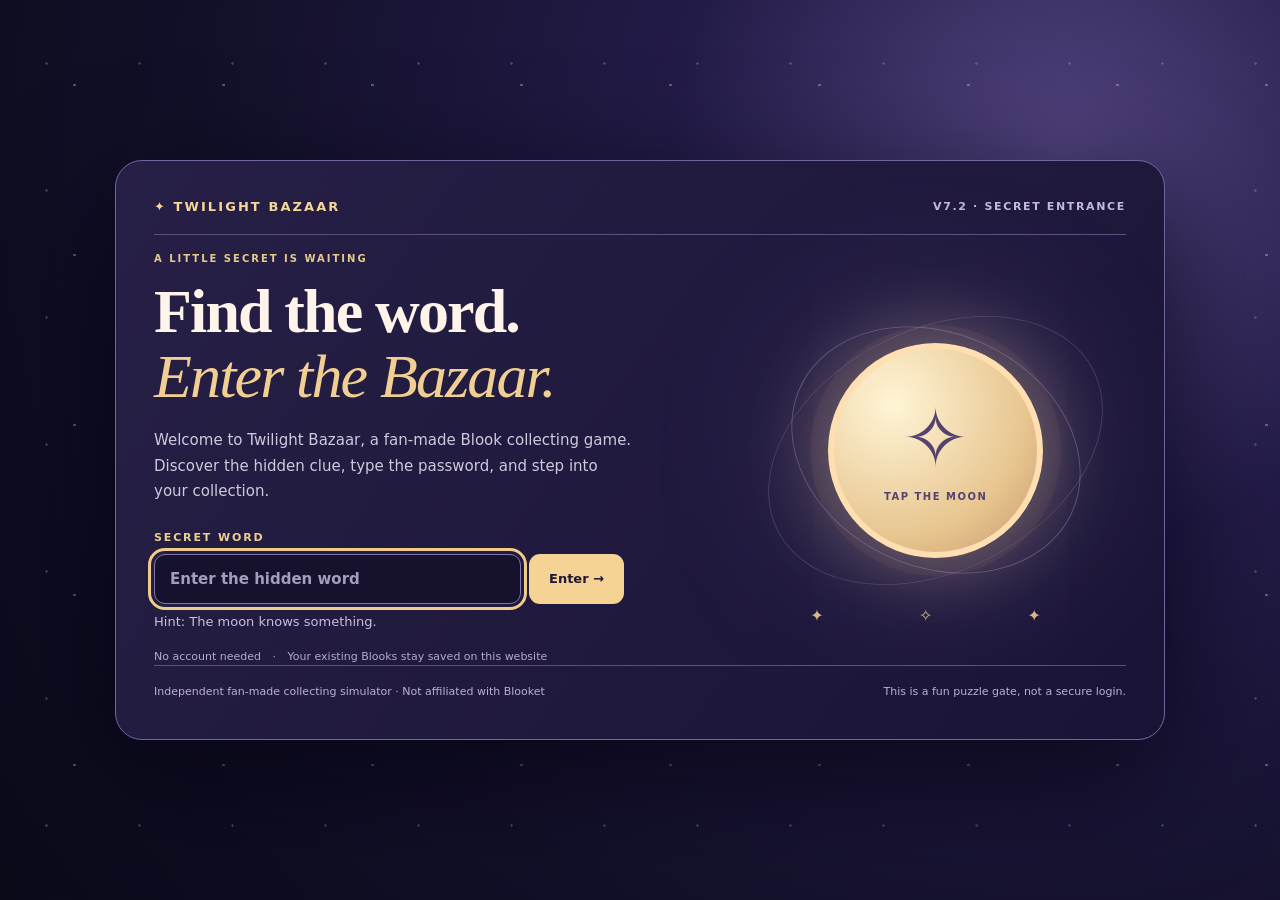
==== index.html @ e1d26652 "Add files via upload" ====
<!doctype html>
<html lang="en">
<head>
  <meta charset="utf-8">
  <meta name="viewport" content="width=device-width, initial-scale=1">
  <meta name="theme-color" content="#17122d">
  <meta name="description" content="Twilight Bazaar — an independent, browser-local collectible pack simulator. No account connection.">
  <title>Twilight Bazaar — Secret Entrance</title>
  <link rel="stylesheet" href="style.css">
  <link rel="stylesheet" href="gate.css">
  <script defer src="data.js"></script>
  <script defer src="app.js"></script>
  <script defer src="v7.js"></script>
  <script defer src="gate.js"></script>
</head>
<body class="site-locked">
 <section class="entry-screen" id="entry-screen" aria-labelledby="entry-title">
  <div class="entry-stars" aria-hidden="true"></div>
  <main class="entry-card">
   <div class="entry-topline"><span class="entry-brand">✦ TWILIGHT BAZAAR</span><span class="entry-version">V7.2 · SECRET ENTRANCE</span></div>
   <div class="entry-layout">
    <div class="entry-copy">
      <span class="entry-overline">A LITTLE SECRET IS WAITING</span>
      <h1 id="entry-title">Find the word.<br><em>Enter the Bazaar.</em></h1>
      <p>Welcome to Twilight Bazaar, a fan-made Blook collecting game. Discover the hidden clue, type the password, and step into your collection.</p>
      <form id="entry-form" class="entry-form" autocomplete="off">
       <label for="entry-password">SECRET WORD</label>
       <div class="entry-input-row"><input id="entry-password" type="text" inputmode="text" autocomplete="off" spellcheck="false" placeholder="Enter the hidden word" maxlength="32" required><button type="submit" class="entry-submit">Enter →</button></div>
       <p id="entry-message" class="entry-message" role="status" aria-live="polite">Hint: The moon knows something.</p>
      </form>
      <div class="entry-extra">No account needed <span>·</span> Your existing Blooks stay saved on this website</div>
    </div>
    <div class="entry-puzzle">
      <button id="entry-moon" class="entry-moon" type="button" aria-expanded="false" aria-controls="entry-clue" aria-label="Tap the moon for a password clue"><span class="entry-moon-face" aria-hidden="true">✧</span><span class="entry-moon-note">TAP THE MOON</span></button>
      <div class="entry-orbit entry-orbit-a" aria-hidden="true"></div><div class="entry-orbit entry-orbit-b" aria-hidden="true"></div>
      <div id="entry-clue" class="entry-clue" hidden><span>THE MOON'S SECRET</span><strong id="entry-secret">LANTERN</strong><small>Type this word to enter. Uppercase or lowercase works.</small></div>
      <div class="entry-starside" aria-hidden="true">✦ &nbsp; ✧ &nbsp; ✦</div>
    </div>
   </div>
   <div class="entry-footer"><span>Independent fan-made collecting simulator · Not affiliated with Blooket</span><span>This is a fun puzzle gate, not a secure login.</span></div>
  </main>
 </section>
 <div class="ambient ambient-a" aria-hidden="true"></div><div class="ambient ambient-b" aria-hidden="true"></div>
 <div class="app-shell">
  <header class="topbar">
   <a class="brand" href="#home" aria-label="Twilight Bazaar home"><span class="brand-mark" aria-hidden="true">✦</span><span><strong>Twilight <em>Bazaar</em></strong><small>WEB EDITION · V7.1</small></span></a>
   <div class="balances"><div class="wallet"><span class="wallet-icon">✦</span><span><strong id="tokens">0</strong><small>Local tokens</small></span></div><div class="wallet"><span class="wallet-icon shard">◈</span><span><strong id="shards">0</strong><small>Twilight shards</small></span></div></div>
   <button id="entry-lock" class="entry-exit" type="button" title="Return to the entrance">Leave Bazaar ↗</button>
  </header>
  <nav class="tabs" id="nav" aria-label="Main navigation">
    <button class="active" data-tab="home">Explore</button><button data-tab="packs">Open packs</button><button data-tab="collection">Collection</button><button data-tab="shop">Special Shop <span class="nav-new">V7</span></button><button data-tab="events">Event hall</button><button data-tab="desk">Trade desk <span class="nav-new">NEW</span></button><button data-tab="progress">Achievements</button><button data-tab="history">Opening history <span class="nav-new">V6</span></button><button data-tab="market">Night market</button><button data-tab="trade">Trading altar</button><button data-tab="vault">Vault & settings</button>
  </nav>
  <main>
   <section id="home" class="page active">
    <div class="hero"><div class="hero-copy"><span class="eyebrow">✧ THE NIGHT MARKET IS OPEN ✧</span><h1>Collect something <em>extraordinary.</em></h1><p>Discover familiar Blooks, chase rare pulls, and grow a collection of your own. Everything here runs locally in your browser.</p><div class="hero-actions"><button class="primary big" data-go="packs">Open a pack <span>→</span></button><button class="ghost big" data-go="events">Event hall ✧</button></div><div class="hero-foot">Independent fan project <span>·</span> No login <span>·</span> No real Blooket tokens</div></div><div class="hero-scene"><div class="orb"></div><div class="orbit orbit-1"></div><div class="orbit orbit-2"></div><div class="hero-preview" id="hero-preview" aria-label="An available Blook from the collection"></div><span class="scene-spark spark-1">✦</span><span class="scene-spark spark-2">✧</span></div></div>
    <div class="section-head"><div><span class="eyebrow">START EXPLORING</span><h2>Pick your next adventure</h2></div><p>Rarity is part of the thrill. Each 50-token pack uses its listed odds.</p></div>
    <div class="featured-packs" id="featured-packs"></div>
    <div class="info-strip"><span class="bullet-star">✧</span><div><b>Using OG Blook artwork links</b><p>Images load directly from the URLs listed in your original extension, when those remote hosts allow access. Unavailable images stay clearly labeled; nothing fake is substituted.</p></div></div>
   </section>
   <section id="packs" class="page">
    <div class="section-head"><div><span class="eyebrow">FIND YOUR LUCK</span><h2>Open packs</h2></div><p>Exactly 50 local tokens per pack. Bulk opening is available.</p></div>
    <div class="pack-panel">
     <div class="pack-picker"><label for="pack-select" class="eyebrow">SELECT A PACK</label><select id="pack-select"></select><div class="pack-poster"><div class="poster-aura"></div><div id="pack-poster-art"></div><span class="poster-caption" id="pack-poster-name">Medieval Pack</span></div><div class="price-line"><span>Cost per pack</span><strong>50 ✦</strong></div><label for="buy-amount" class="eyebrow">OPEN HOW MANY?</label><div class="purchase-row"><select id="buy-amount" aria-label="Number of packs to open"><option value="1">1 pack</option><option value="5">5 packs</option><option value="10">10 packs</option><option value="25">25 packs</option><option value="100">100 packs</option></select><strong id="total-cost">50 ✦</strong></div><label for="open-mode" class="eyebrow">OPENING STYLE</label><select id="open-mode" aria-label="Opening animation style"><option value="Classic">Classic · Full reveal</option><option value="Fast">Fast · Short reveal</option><option value="Instant">Instant · All results now</option></select><button class="primary wide" id="open-pack">Open pack →</button><p class="fine-print" id="pack-note">All pulls are local simulation rewards.</p></div>
     <div class="pack-details"><div class="details-heading"><div><span class="eyebrow">CONTENTS & RARITY</span><h3 id="pack-name">Medieval Pack</h3></div><span class="count-pill" id="pack-count">10 blooks</span></div><div class="odds-scroll" id="odds"></div><p class="fine-print">Odds are from the uploaded simulator's dataset, not a live Blooket feed. Some seasonal or retired packs may differ from current Blooket.</p></div>
    </div>
    <div class="result-zone" id="pull-result" aria-live="polite"><span class="eyebrow">YOUR NEXT DISCOVERY</span><p>The stripes will reveal your next Blook here.</p></div>
   </section>
   <section id="collection" class="page">
    <div class="section-head"><div><span class="eyebrow">YOUR INVENTORY</span><h2>My collection</h2></div><p>Explore the full released-Blook archive. Event and retired Blooks can be unlocked through the Event Hall when offered.</p></div>
    <div class="collection-summary"><div class="stat-card"><span>Unique discovered</span><b id="stat-unique">0</b></div><div class="stat-card"><span>Total collected</span><b id="stat-total">0</b></div><div class="stat-card"><span>Top rarity found</span><b id="stat-top">—</b></div><div class="stat-card"><span>Local resale value*</span><b id="stat-worth">0</b></div></div>
    <div class="collection-controls"><div class="filter" id="filters"><button class="active" data-filter="All">All</button><button data-filter="Common">Common</button><button data-filter="Uncommon">Uncommon</button><button data-filter="Rare">Rare</button><button data-filter="Epic">Epic</button><button data-filter="Legendary">Legendary</button><button data-filter="Chroma">Chroma</button><button data-filter="Unique">Unique</button><button data-filter="Mystical">Mystical</button></div><label class="source-label"><span class="sr-only">Filter Blook source</span><select id="source-filter" aria-label="Filter source"><option value="All">All sources</option><option value="Pack">Pack contents</option><option value="Starter">Starter & colors</option><option value="Seasonal">Seasonal</option><option value="Event">Event rewards</option><option value="Retired">Retired</option><option value="Unique">Unique</option><option value="Pack archive">Pack archive</option><option value="Mystical">Mystical</option><option value="Unreleased">Unreleased</option></select></label><label class="source-label"><span class="sr-only">Sort collection</span><select id="collection-sort" aria-label="Sort collection"><option value="name">Name A–Z</option><option value="rarity">Rarity first</option><option value="owned">Most owned</option><option value="duplicates">Most duplicates</option></select></label><label class="search-label"><span class="sr-only">Search collection</span><input id="collection-search" placeholder="Search Blooks..." type="search"></label></div><div class="collection-switches"><label><input type="checkbox" id="only-owned"> Only my Blooks</label><label><input type="checkbox" id="only-faves"> Favorites only</label><small>*Local simulator resale prices only; not actual Blooket values.</small></div><p class="catalog-help">Click <strong>How to obtain</strong> on any Blook. All non-Mystical archive Blooks are in the Special Shop; the five Mysticals use trials. Each detail panel explains the simulator method and original context.</p><div id="collection-grid" class="cards collection-grid"></div>
   </section>

   <section id="shop" class="page">
    <div class="shop-hero"><div><span class="eyebrow">V7 · ALL SPECIALS, ALWAYS AVAILABLE</span><h2>The Special Shop</h2><p>Collect every non-Mystical seasonal, retired, event, Unique, and archival Blook here. No rotation to wait for. Prices and availability are <strong>Twilight Bazaar-only rules</strong>, not official Blooket offers.</p></div><div class="shop-wallet"><small>YOUR TOKENS</small><strong id="shop-wallet">0</strong><small>All purchases are local-only</small></div></div>
    <div class="shop-tools"><label><span class="sr-only">Search Special Shop</span><input id="shop-search" type="search" placeholder="Find a special Blook..."></label><label><span class="sr-only">Special Shop category</span><select id="shop-filter"><option value="All">All special Blooks</option><option value="Seasonal">Seasonal</option><option value="Event">Event rewards</option><option value="Retired">Retired</option><option value="Unique">Unique</option><option value="Pack archive">Pack archive</option><option value="Unreleased">Historical / unreleased</option><option value="Starter">Free starters</option></select></label><label><input type="checkbox" id="shop-missing"> Missing only</label></div>
    <p class="shop-clarification">All 5 original Mysticals stay exclusively in <strong>Event Hall → Mystical Trials</strong>. Unreleased references are available <strong>only in this fan simulator</strong>; this does not make them official Blooket releases.</p>
    <div id="shop-stats" class="shop-statline"></div><div class="shop-grid" id="shop-grid"></div>
   </section>
   <section id="events" class="page">
    <div class="event-hero">
      <div><span class="eyebrow">THE TWILIGHT CHRONICLES · V4</span><h2>Earn the extraordinary.</h2><p>Complete daily quests, unlock historical event Blooks, and challenge the five Mystical trials. These are <strong>Twilight Bazaar-only rules</strong>, not official Blooket events.</p></div>
      <div class="event-overview"><div><small>EVENT SEALS</small><strong id="event-seals">0</strong><span>One seal per 10 paid packs, plus daily missions</span></div><div><small>MYSTICALS UNLOCKED</small><strong id="trial-count">0 / 5</strong><span>Each one can be claimed once</span></div></div>
    </div>
    <div class="section-head"><div><span class="eyebrow">DAILY CHALLENGES · UTC RESET</span><h2>Today's missions</h2></div><p id="mission-date">Resets daily at 00:00 UTC</p></div>
    <div id="daily-missions" class="mission-grid"></div>
    <div class="event-rule-note">Keep rewards in your local collection. The daily mission and event-seal counters begin when you first play v4; old v3 inventory and currency are preserved.</div>
    <div class="section-head"><div><span class="eyebrow">FIVE PERMANENT CHALLENGES</span><h2>Mystical trials</h2></div><p>Open themed packs, own the required Blook, and spend event seals. Original pack odds are unchanged.</p></div>
    <div id="mystical-trials" class="trial-grid"></div>
    <div class="section-head"><div><span class="eyebrow">ROTATING LOCAL REWARDS</span><h2>Archive exchange</h2></div><p id="archive-reset">Four optional rotating discounts; every special Blook is permanently available in the Special Shop</p></div>
    <div id="archive-offers" class="cards archive-grid"></div>
    <p class="catalog-help">Archive exchange deals rotate daily (UTC), but you never need to wait: every non-Mystical special Blook is always available in the V7 Special Shop. Original artwork loads only where remote links work.</p>
   </section>
   <section id="desk" class="page">
     <div class="desk-hero"><div><span class="eyebrow">V5 · THE TRADING FLOOR</span><h2>Trade with the night market.</h2><p>Build an offer and see whether a simulated partner accepts. No live players or Blooket account connections; every exchange is local to your collection.</p><button class="ghost" data-go="collection">Browse my collection →</button></div><div class="desk-counter"><b>⇄</b><span id="trade-count">0 simulated trades completed</span><small id="trade-date">UTC</small></div></div>
     <div class="section-head"><div><span class="eyebrow">DAILY EXCHANGE BOARD</span><h2>Six trader offers</h2></div><p>Accept or pass. A completed offer is available once per UTC day.</p></div>
     <div id="trade-board" class="trade-board"></div>
     <div class="section-head"><div><span class="eyebrow">MAKE YOUR OWN OFFER</span><h2>Trade proposal studio</h2></div><p>Three proposals per day. Only regular pack Blooks can be exchanged.</p></div>
     <div class="trade-studio"><div class="trade-studio-form"><label for="trade-give">I will give</label><select id="trade-give"></select><label for="trade-qty">Quantity (up to 20)</label><input id="trade-qty" type="number" value="1" min="1" max="20"><label for="trade-get">I want from the partner</label><select id="trade-get"></select><button id="trade-propose" class="primary wide">Propose a trade →</button></div><div class="trade-studio-aside"><span class="eyebrow">SIMULATED TRADE VALUE</span><div id="trade-estimate"></div><div id="trade-pending" class="pending-trade" aria-live="polite"></div></div></div>
     <div class="event-rule-note">You cannot trade event rewards, Uniques, or Mysticals. This prevents trades from bypassing the v4 Event Hall challenges. Partner stock resets daily. Values are custom simulator scores—not official Blooket trading prices.</div>
   </section>
   <section id="progress" class="page">
     <div class="progress-hero"><div><span class="eyebrow">V5 · YOUR LEGACY</span><h2>A collector's journey.</h2><p>Claim one-time rewards as your collection grows, your packs open, and your trades succeed.</p></div><div class="progress-hero-panel"><strong id="progress-count">0 / 316 discovered</strong><div id="progress-overall"></div><small>V7: all historical references are obtainable in the simulator Special Shop and count toward completion.</small></div></div>
     <div class="section-head"><div><span class="eyebrow">CHALLENGES</span><h2>Achievements</h2></div><p>Each reward is claimable once per saved collection.</p></div><div id="achievement-list" class="milestone-grid"></div>
     <div class="section-head"><div><span class="eyebrow">COLLECTION COMPLETION</span><h2>Milestone rewards</h2></div><p>Complete 25%, 50%, 75%, and 100% of the archive.</p></div><div id="milestone-list" class="milestone-grid"></div>
   </section>
   <section id="history" class="page">
    <div class="section-head"><div><span class="eyebrow">V6 · REVISIT YOUR PULLS</span><h2>Opening history</h2></div><p>Last 30 sessions saved on this browser, now including V7 bonus pulls. History begins with V6.</p></div>
    <div class="history-stat-grid" id="opening-stats"></div>
    <div class="history-list" id="opening-history"></div>
    <p class="fine-print">Previously opened V5 packs still count toward Event Hall progress, but older individual pulls cannot be reconstructed. History is stored locally and included in your JSON backup.</p>
   </section>
   <section id="market" class="page">
    <div class="section-head"><div><span class="eyebrow">THE STALLS CHANGE DAILY</span><h2>Night market</h2></div><p id="rotation">Daily rotation</p></div>
    <div class="cards" id="offers"></div><div class="info-strip"><span class="bullet-star">◈</span><div><b>Daily local deals</b><p>Six rotating daily deals, purchased with local Twilight shards. They are custom Twilight Bazaar mechanics, not real Blooket market offers.</p></div></div>
   </section>
   <section id="trade" class="page"><div class="section-head"><div><span class="eyebrow">TRADE YOUR EXTRAS</span><h2>Trading altar</h2></div><p>Custom trades and shards, separate from Blooket.</p></div><div id="recipes" class="cards"></div></section>
   <section id="vault" class="page"><div class="section-head"><div><span class="eyebrow">YOUR WORLD, YOUR SAVE</span><h2>Vault & settings</h2></div><p>Keep your progress on this device or move it with a save file.</p></div>
    <div class="vault-grid">
      <div class="settings-card"><span class="eyebrow">HOURLY BONUS</span><h3>Lantern Spin ✧</h3><p>Collect 10,000–20,000 local tokens once per hour.</p><button class="primary" id="spin">Spin the lantern</button><p id="spin-status" class="fine-print"></p></div>
      <div class="settings-card"><span class="eyebrow">SHARDS</span><h3>Salvage duplicates</h3><p>Trade spare Uncommon and Rare Blooks for Twilight Shards; always keep one copy.</p><button id="salvage">Salvage spare Blooks</button><p class="fine-print">Uncommon: 15 shards · Rare: 45 shards</p></div>
      <div class="settings-card"><span class="eyebrow">MOVE YOUR COLLECTION</span><h3>Backup and restore</h3><p>Export a JSON backup, or import a backup from the earlier Chrome extension.</p><button id="export">Export save</button><label class="file-button">Import save <input type="file" accept="application/json,.json" id="import"></label></div>
      <div class="settings-card"><span class="eyebrow">ARTWORK OPTIONS</span><h3>Fix a missing image</h3><p>Official image links may be unavailable. Set a working image URL for any Blook you have permission to use.</p><label class="sr-only" for="art-blook">Select Blook</label><select id="art-blook"></select><label class="sr-only" for="art-url">Image URL</label><input id="art-url" type="url" placeholder="https://.../image.svg"><div class="inline-actions"><button id="save-art">Save image URL</button><button id="clear-art">Clear override</button></div></div>
      <div class="settings-card danger"><span class="eyebrow">START AGAIN</span><h3>Reset collection</h3><p>Erase local tokens, pulls and market history. Export a backup first if you want to keep them.</p><button id="reset">Reset progress</button></div>
      <div class="settings-card"><span class="eyebrow">IMPORTANT DETAILS</span><h3>Independent simulation</h3><p>No Blooket account access, no live syncing, and no real rewards. Saved data is local to this browser and web address.</p><p class="fine-print">Original Blooket images remain the property of their rights holder. Public publication or redistribution may require permission.</p></div>
    </div>
   </section>
  </main>
  <footer><b>Twilight Bazaar</b> · Independent fan-made local simulator · Not affiliated with or endorsed by Blooket. OG image links load remotely when available.</footer>
 </div>
 <div class="reveal-overlay" id="reveal-overlay" hidden role="dialog" aria-modal="true" aria-labelledby="reveal-title"><div class="reveal-box"><button id="reveal-skip" class="reveal-close" aria-label="Skip animation">Skip →</button><div class="stripe-curtain" id="stripe-curtain" aria-hidden="true"></div><div class="reveal-inner"><span class="eyebrow" id="reveal-kicker">A NEW DISCOVERY</span><div id="reveal-art"></div><div id="reveal-rarity" class="rarity-label">Uncommon</div><h2 id="reveal-title">A Blook!</h2><p id="reveal-subtitle">Added to your collection</p><button class="primary" id="reveal-done" hidden>View all pulls →</button></div></div></div>
 <div class="v6-modal" id="blook-dialog" hidden role="dialog" aria-modal="true" aria-labelledby="blook-dialog-title"><div class="v6-modal-card blook-details"><button class="modal-x" data-close-blook aria-label="Close Blook details">×</button><div id="blook-dialog-body"></div></div></div>
 <div class="v6-modal" id="results-dialog" hidden role="dialog" aria-modal="true" aria-labelledby="results-dialog-title"><div class="v6-modal-card results-details"><button class="modal-x" data-close-results aria-label="Close opening results">×</button><div id="results-dialog-body"></div></div></div>
 <div class="toast" id="toast" role="status" aria-live="polite"></div>
</body></html>
---- style.css ----
@import url('https://fonts.googleapis.com/css2?family=DM+Sans:wght@400;500;600;700;800&family=Playfair+Display:wght@500;600;700&display=swap');
:root{color-scheme:dark;--bg:#100d1e;--surface:#201a35;--surface2:#251f3c;--line:#554869;--text:#fbf5f9;--muted:#bcafca;--gold:#ffdda2;--lav:#c1a2f7;--violet:#9770ee;--green:#79dbac}*{box-sizing:border-box}html{scroll-behavior:smooth}body{min-height:100vh;margin:0;background:radial-gradient(ellipse at 65% -15%,#31214c 0%,transparent 49%),radial-gradient(ellipse at 2% 40%,#211737 0%,transparent 32%),var(--bg);font-family:'DM Sans',system-ui,sans-serif;color:var(--text);overflow-x:hidden}body::before{content:'';position:fixed;inset:0;pointer-events:none;opacity:.17;background-image:radial-gradient(#f7d6a6 .9px,transparent .9px);background-size:55px 55px;z-index:-1}.ambient{position:fixed;z-index:-1;width:400px;height:400px;filter:blur(100px);opacity:.25;pointer-events:none}.ambient-a{background:#a96dd3;top:-200px;right:-150px}.ambient-b{background:#57359e;bottom:1vh;left:-200px}.app-shell{width:min(1200px,calc(100% - 48px));margin:0 auto}.topbar{display:flex;align-items:center;justify-content:space-between;padding:27px 0 23px;gap:14px}.brand{display:flex;gap:12px;align-items:center;text-decoration:none;color:var(--text)}.brand-mark{font-size:32px;background:linear-gradient(150deg,#71449c,#352343);border:1px solid #9d78aa;border-radius:14px;width:56px;height:56px;display:grid;place-items:center;color:var(--gold);box-shadow:0 0 35px #ab78df33}.brand strong{display:block;font:600 27px/1.05 'Playfair Display',Georgia,serif}.brand em{font-style:normal;color:var(--gold)}.brand small{display:block;font-size:10px;letter-spacing:2.5px;color:#c5b4d7;margin-top:7px;font-weight:800}.balances{display:flex;align-items:center;gap:10px}.wallet{display:flex;align-items:center;gap:11px;padding:11px 17px;border:1px solid #645273;border-radius:14px;background:#241b39bc}.wallet-icon{color:var(--gold);font-size:27px}.wallet-icon.shard{color:#d7b2e4}.wallet strong{display:block;font-size:19px;font-variant-numeric:tabular-nums}.wallet small{display:block;color:var(--muted);font-size:11px;white-space:nowrap}.tabs{display:flex;gap:4px;border-top:1px solid #493752;border-bottom:1px solid #493752;padding:12px 0;overflow:auto;scrollbar-width:thin}.tabs button{border:0;background:transparent;color:#c8bad6;flex-shrink:0;border-radius:8px;padding:11px 16px;font-size:13px}.tabs button.active{background:#614481;color:white}.tabs button:hover{color:white;background:#4b3a66}button,select,input{font-family:inherit}button{cursor:pointer;font-weight:800;font-size:13px;transition:background .15s ease,border-color .15s ease,transform .15s ease;color:var(--text);border:1px solid #746386;background:#322847;border-radius:11px;padding:12px 18px}button:hover:not(:disabled){transform:translateY(-1px);background:#49355e;border-color:#c4a0d7}button:focus-visible,select:focus-visible,input:focus-visible,a:focus-visible{outline:2px solid var(--gold);outline-offset:3px}button:disabled{opacity:.45;cursor:not-allowed}.primary{border:1px solid #d5a9ff;background:linear-gradient(100deg,#8960dc,#ab70cd);box-shadow:0 7px 23px #a16fe62b}.primary:hover:not(:disabled){background:linear-gradient(100deg,#9f77ed,#b987db)}.ghost{background:transparent;border-color:#b09abd}.big{padding:15px 22px;font-size:14px}.wide{width:100%;padding:17px}.page{display:none;padding-bottom:46px}.page.active{display:block}.hero{display:grid;grid-template-columns:1.2fr .8fr;min-height:410px;gap:20px;overflow:hidden;background:linear-gradient(110deg,#322344 0%,#251a3d 49%,#40305d 100%);margin-top:28px;border:1px solid #6b507f;border-radius:22px;box-shadow:0 24px 50px #08051464}.hero-copy{padding:52px 0 44px 52px;z-index:1}.eyebrow{color:#efc98f;text-transform:uppercase;font-size:10px;letter-spacing:2.3px;font-weight:800}.hero h1{font:600 clamp(40px,5.2vw,65px)/1.11 'Playfair Display',Georgia,serif;letter-spacing:-1.5px;margin:18px 0}.hero h1 em{color:var(--gold);font-style:italic}.hero-copy p{color:#d4c8df;max-width:520px;line-height:1.85;font-size:15px}.hero-actions{display:flex;flex-wrap:wrap;gap:12px;margin-top:29px}.hero-actions span{padding-left:20px}.hero-foot{color:#bfaecf;font-size:11px;letter-spacing:.25px;margin-top:30px}.hero-foot span{padding:0 8px;color:#d4b9dc}.hero-scene{display:grid;place-items:center;min-height:375px;position:relative}.orb{position:absolute;width:290px;height:290px;background:radial-gradient(circle at 35% 20%,#efd3bd,#dbb0a3 55%,#a673ad 100%);border-radius:50%;box-shadow:0 0 100px #f9cbb441}.orbit{position:absolute;border:1px solid #fff4d736;border-radius:50%;width:350px;height:350px;transform:rotate(-30deg) scaleX(.7)}.orbit-2{width:420px;height:420px;transform:rotate(33deg) scaleX(.7)}.hero-preview{width:205px;height:205px;display:grid;place-items:center;z-index:1;transform:rotate(-7deg);border-radius:19px;border:3px solid #e8d2b9;background:#382b58d9;box-shadow:0 26px 45px #150d30a9}.hero-preview .art{height:190px;max-width:190px;width:100%;background:transparent}.hero-preview .art img{max-height:185px}.scene-spark{position:absolute;color:#ffe5ad;font-size:40px;z-index:2}.spark-1{top:40px;left:25px}.spark-2{bottom:53px;right:41px;font-size:30px}.section-head{display:flex;justify-content:space-between;align-items:end;gap:20px;margin:45px 0 22px}.section-head h2{font:600 35px/1.2 'Playfair Display',Georgia,serif;margin:8px 0 0}.section-head p{color:var(--muted);font-size:13px;max-width:340px;line-height:1.6;text-align:right;margin:0}.featured-packs{display:grid;grid-template-columns:repeat(4,1fr);gap:15px}.feature-card{position:relative;text-align:left;border:1px solid #574565;border-radius:17px;background:linear-gradient(160deg,#36284b,#1c1730);padding:22px;min-height:220px}.feature-card .art{height:105px;margin:4px auto 12px}.feature-card .art img{max-height:104px}.feature-card strong{display:block;font:600 19px 'Playfair Display',Georgia,serif}.feature-card small{display:block;color:#c6b8d4;margin-top:6px;font-size:12px}.feature-card .tag{position:absolute;top:13px;right:13px;font-size:10px;background:#49365f;padding:5px 8px;border-radius:30px;color:var(--gold)}.info-strip{border:1px solid #655074;background:#241c38;border-radius:14px;padding:17px 20px;display:flex;align-items:start;gap:15px;margin-top:24px}.bullet-star{font-size:26px;color:var(--gold)}.info-strip b{font-size:13px}.info-strip p{color:var(--muted);font-size:12px;line-height:1.6;margin:5px 0 0}.pack-panel{display:grid;grid-template-columns:.85fr 1.15fr;gap:20px}.pack-picker,.pack-details,.settings-card,.stat-card{background:linear-gradient(150deg,#2b213e,#211b35);border:1px solid #604e70;border-radius:19px;padding:25px}.pack-picker{max-width:100%}select,input{background:#18132b;color:var(--text);border:1px solid #6e5d80;border-radius:10px;padding:12px 13px;width:100%;font-size:13px}.pack-picker>select{margin:10px 0 14px}.pack-poster{background:radial-gradient(circle at 50% 35%,#705290,#2d2146 70%);border:1px solid #785c8c;border-radius:14px;min-height:260px;display:flex;align-items:center;justify-content:center;flex-direction:column;position:relative;overflow:hidden}.poster-aura{position:absolute;width:175px;height:175px;border:1px solid #e3bead6b;border-radius:50%;box-shadow:0 0 44px #ceacdb66}.pack-poster #pack-poster-art{z-index:1;width:160px}.pack-poster .art{background:transparent;height:172px}.pack-poster img{max-height:165px}.poster-caption{font:600 24px 'Playfair Display',Georgia,serif;color:var(--gold);z-index:1;text-align:center}.price-line{display:flex;align-items:center;justify-content:space-between;padding:16px 0;color:var(--muted);font-size:13px}.price-line strong{font-size:21px;color:var(--gold)}.purchase-row{display:flex;align-items:center;gap:10px;margin:9px 0 15px}.purchase-row select{flex:1}.purchase-row strong{font-size:18px;min-width:80px;text-align:right;color:#ffe2ae}.fine-print{font-size:11px;line-height:1.65;color:#ab9bba;margin:12px 0 0}.details-heading{display:flex;align-items:center;justify-content:space-between;gap:12px;border-bottom:1px solid #544460;padding-bottom:18px}.details-heading h3{font:600 25px 'Playfair Display',Georgia,serif;margin:7px 0 0}.count-pill{color:#e3c9e9;border:1px solid #715c83;padding:8px 12px;border-radius:20px;font-size:11px;white-space:nowrap}.odds-scroll{max-height:535px;overflow:auto;scrollbar-width:thin;padding-right:6px}.odds-line{display:flex;align-items:center;gap:14px;border-bottom:1px solid #493957;padding:10px 0}.odds-line .art{height:44px;width:44px;flex-shrink:0;border-radius:8px}.odds-line img{max-height:42px}.odds-text{flex:1;min-width:0}.odds-text strong{display:block;font-size:12px;overflow-wrap:anywhere}.odds-text small{display:block;margin-top:3px;font-size:10px;color:#b5a5c5}.odds-line .chance{font-variant-numeric:tabular-nums;font-weight:800;font-size:12px;color:#efdfaf}.result-zone{text-align:center;border:1px dashed #745888;border-radius:16px;background:#211930;margin-top:22px;padding:25px;min-height:115px}.result-zone p{color:var(--muted);font-size:13px}.result-art .art{max-width:155px;margin:10px auto;height:155px}.result-grid{display:grid;grid-template-columns:repeat(auto-fill,minmax(110px,1fr));gap:10px;margin:16px auto 0;max-height:360px;overflow:auto}.result-card{border:1px solid #594a6f;border-radius:10px;background:#2f2445;padding:10px}.result-card .art{width:76px;height:76px;margin:auto}.result-card img{max-height:72px}.result-card strong{display:block;font-size:11px;margin-top:5px}.result-card small{display:block;font-size:10px;color:#cabada}.cards{display:grid;grid-template-columns:repeat(3,1fr);gap:17px}.card{background:linear-gradient(140deg,#302441,#1c182f);border:1px solid #584666;border-radius:16px;padding:20px;min-width:0}.card .art{height:150px}.card h3{margin:10px 0;font:600 21px 'Playfair Display',Georgia,serif}.card p{color:var(--muted);font-size:12px;line-height:1.6;min-height:32px}.card button{width:100%;margin-top:14px}.details{display:flex;justify-content:space-between;gap:8px;font-size:12px;margin-top:12px;color:#cbbad8}.details strong{color:var(--gold)}.rarity-label{display:inline-block;color:var(--gold);font-size:10px;letter-spacing:1.4px;text-transform:uppercase;font-weight:900;margin-top:8px}.rarity-rare{color:#91c2ff}.rarity-epic{color:#cda5f8}.rarity-legendary{color:#ffdc81}.rarity-chroma{color:#ffaee1}.rarity-mystical{color:#fff09c}.collection-summary{display:grid;grid-template-columns:repeat(3,1fr);gap:13px;margin-bottom:17px}.stat-card{padding:17px 20px}.stat-card span{display:block;font-size:11px;color:var(--muted)}.stat-card b{font-size:24px;display:block;margin-top:5px;color:var(--gold)}.collection-controls{display:flex;align-items:center;justify-content:space-between;gap:16px;margin:20px 0}.filter{display:flex;align-items:center;gap:7px;flex-wrap:wrap}.filter button{padding:9px 12px;font-size:11px}.filter button.active{background:#7756af;border-color:#b48cec}.search-label{max-width:230px;flex-shrink:0}.collection-grid{grid-template-columns:repeat(4,1fr)}.collection-grid .card .art{height:130px}.collection-grid .card{padding:15px}.collection-grid .card h3{font-size:17px}.collection-grid .card button{padding:9px;font-size:10px}.collection-grid .empty-card{opacity:.58}.item-actions{display:flex;gap:6px;margin-top:auto}.item-actions button{margin:12px 0 0}.item-actions button:first-child{flex:1}.item-actions button:last-child{flex:1}.art{background:radial-gradient(circle at 50% 20%,#594279,#261d3c 80%);border-radius:11px;display:flex;align-items:center;justify-content:center;overflow:hidden}.art img{display:block;max-height:92%;max-width:92%;width:auto;height:auto;object-fit:contain;filter:drop-shadow(0 8px 10px #0007)}.image-error{font-size:11px;color:#dac8e4;text-align:center;padding:10px;line-height:1.4}.vault-grid{display:grid;grid-template-columns:repeat(2,1fr);gap:16px}.settings-card{padding:25px}.settings-card h3{font:600 22px 'Playfair Display',Georgia,serif;margin:9px 0}.settings-card p{font-size:12px;line-height:1.6;color:var(--muted);margin:9px 0 15px}.settings-card button{margin-right:7px;margin-bottom:7px}.settings-card input,.settings-card select{margin:6px 0 9px}.file-button{cursor:pointer;display:inline-block;background:#322847;border:1px solid #746386;border-radius:10px;padding:11px 15px;font-weight:800;font-size:13px}.file-button input{display:none}.inline-actions{display:flex;flex-wrap:wrap;gap:6px}.danger button{border-color:#b96583;color:#ffbdd1}footer{border-top:1px solid #51425b;padding:24px 0 34px;text-align:center;color:#a99ab7;font-size:11px;line-height:1.7}.toast{position:fixed;bottom:20px;left:50%;transform:translateX(-50%);padding:13px 20px;background:#55416e;box-shadow:0 10px 40px #05010f88;border:1px solid #e0bbec;border-radius:12px;z-index:20;font-size:13px;display:none;max-width:90vw}.toast.show{display:block}.sr-only{position:absolute;width:1px;height:1px;overflow:hidden;clip:rect(0,0,0,0);white-space:nowrap}.reveal-overlay{position:fixed;inset:0;z-index:50;background:#080512e6;display:grid;place-items:center;padding:18px}.reveal-overlay[hidden]{display:none}.reveal-box{width:min(470px,100%);position:relative;min-height:460px;border:2px solid #c6a1dc;border-radius:25px;background:radial-gradient(circle at 50% 36%,#67477b,#29203f 67%);box-shadow:0 0 100px #a56cec44;overflow:hidden;display:grid;place-items:center}.reveal-close{position:absolute;top:16px;right:16px;z-index:4;background:#352747bb}.reveal-inner{text-align:center;padding:60px 30px 40px;position:relative;z-index:2}.reveal-inner .art{width:205px;height:205px;margin:22px auto 15px;background:transparent}.reveal-inner .art img{max-height:200px}.reveal-inner h2{font:600 31px 'Playfair Display',Georgia,serif;margin:14px 0 6px}.reveal-inner p{color:#dbcbeb;font-size:13px}.stripe-curtain{position:absolute;inset:0;z-index:3;display:flex;overflow:hidden;pointer-events:none}.stripe-curtain .stripe{width:12.5%;height:106%;transform:translateY(-110%);background:linear-gradient(180deg,#b48fe6,#7853bc 70%,#503378);animation:stripe-fall 920ms cubic-bezier(.3,.8,.1,1) forwards;animation-delay:calc(var(--i)*85ms);box-shadow:inset -1px 0 #fff2}.stripe-curtain.fading{animation:curtain-gone 650ms ease forwards}.stripe-curtain.no-animation{display:none}@keyframes stripe-fall{0%{transform:translateY(-110%)}100%{transform:translateY(0)}}@keyframes curtain-gone{from{opacity:1}to{opacity:0}}@media(prefers-reduced-motion:reduce){*{scroll-behavior:auto!important;animation-duration:.01ms!important;transition:none!important}}@media(max-width:920px){.featured-packs{grid-template-columns:repeat(2,1fr)}.collection-grid{grid-template-columns:repeat(3,1fr)}.cards{grid-template-columns:repeat(2,1fr)}.hero h1{font-size:48px}.orb{width:235px;height:235px}.hero-preview{width:175px;height:175px}}@media(max-width:680px){.app-shell{width:calc(100% - 24px)}.topbar{align-items:start}.brand strong{font-size:21px}.brand-mark{width:43px;height:43px;font-size:22px}.balances{gap:5px}.wallet{padding:9px;gap:5px}.wallet-icon{font-size:17px}.wallet strong{font-size:14px}.wallet small{font-size:9px}.tabs{margin-left:-4px;margin-right:-4px}.tabs button{padding:10px 12px}.hero{grid-template-columns:1fr}.hero-copy{padding:33px 27px 12px}.hero h1{font-size:45px}.hero-scene{min-height:180px}.orb{width:155px;height:155px}.hero-preview{width:124px;height:124px}.hero-preview .art{height:105px}.orbit{width:225px;height:225px}.orbit-2{width:245px;height:245px}.scene-spark{display:none}.section-head{align-items:start;flex-direction:column;margin:29px 0 17px}.section-head h2{font-size:29px}.section-head p{text-align:left}.pack-panel{grid-template-columns:1fr}.featured-packs{grid-template-columns:repeat(2,minmax(0,1fr))}.feature-card{padding:14px;min-height:185px}.feature-card strong{font-size:16px}.cards,.collection-grid{grid-template-columns:repeat(2,minmax(0,1fr));gap:10px}.card{padding:13px}.card .art{height:105px}.card h3{font-size:17px}.collection-summary{gap:6px}.stat-card{padding:11px}.stat-card b{font-size:17px}.stat-card span{font-size:10px}.collection-controls{align-items:stretch;flex-direction:column}.search-label{max-width:none}.vault-grid{grid-template-columns:1fr}.wallet small{white-space:normal}}@media(max-width:390px){.brand small{font-size:8px}.brand strong{font-size:18px}.wallet{padding:7px}.wallet strong{font-size:12px}.featured-packs{grid-template-columns:1fr}.hero h1{font-size:38px}.cards,.collection-grid{grid-template-columns:1fr}}

/* v3 archive filters */
.source-label select{min-width:152px;border:1px solid #66567e;color:var(--text,#f9f3ff);background:#211934;border-radius:10px;padding:11px 12px;font:inherit;}
.catalog-source{font-size:11px!important;color:#b5a6d4!important;min-height:30px;margin:0!important;line-height:1.4!important;}
.catalog-help{font-size:13px;color:#b5a6d4;margin:0 0 18px;line-height:1.5;}
.rarity-unique{color:#81f2dc;border-color:#81f2dc88;}

/* v4 · The Twilight Chronicles event hall */
.event-hero{background:radial-gradient(circle at 85% 18%,#6c477a,#35274d 51%,#211a37);border:1px solid #816498;border-radius:23px;padding:35px;display:grid;grid-template-columns:1.4fr 1fr;gap:25px;margin-top:25px;box-shadow:0 20px 50px #0c061a77}
.event-hero h2{font:600 clamp(31px,4vw,48px)/1.13 'Playfair Display',Georgia,serif;margin:12px 0 16px;color:#f9e8fd}
.event-hero p{max-width:600px;line-height:1.65;font-size:13px;color:#d5c3e9}
.event-overview{display:grid;grid-template-columns:1fr 1fr;gap:12px;align-items:stretch}
.event-overview>div{display:flex;flex-direction:column;justify-content:center;border:1px solid #aa8abe77;border-radius:16px;background:#170f2a88;padding:22px 17px}
.event-overview small{font-size:10px;font-weight:850;color:#d2bde9;letter-spacing:1.5px}
.event-overview strong{font:700 38px/1.4 'Playfair Display',Georgia,serif;color:#f8dc9b}
.event-overview span{font-size:11px;color:#cbb8de;line-height:1.6}
.mission-grid{display:grid;grid-template-columns:repeat(4,minmax(0,1fr));gap:12px}
.mission-card,.trial-card{background:linear-gradient(160deg,#332646,#20172f);border:1px solid #6b5379;border-radius:16px;min-width:0}
.mission-card{display:flex;flex-direction:column;padding:17px}
.mission-top{display:flex;justify-content:space-between;align-items:center;gap:5px}
.mission-icon{font-size:23px;color:#f3d2ab}
.mission-reward{border:1px solid #92739b;border-radius:99px;padding:6px 10px;color:#e7cb95;font-size:11px;white-space:nowrap;font-weight:700}
.mission-card h3{font-size:17px;margin:15px 0 5px}
.mission-card p{font-size:12px;color:#bbaaD0;line-height:1.5;min-height:53px;margin:0 0 13px}
.progress-track{height:7px;border-radius:99px;background:#110d23;overflow:hidden;margin:8px 0;box-shadow:inset 0 1px 1px #0005}
.progress-fill{height:100%;background:linear-gradient(90deg,#8c65dc,#f2b8cf);border-radius:99px}
.mission-foot{display:flex;align-items:center;justify-content:space-between;gap:8px;margin-top:auto}
.mission-foot small{font-size:11px;color:#decfec;white-space:nowrap}
.mission-foot button{padding:9px;font-size:11px}
.event-rule-note{color:#c5b4d9;font-size:12px;border-left:3px solid #d0a9e9;padding:12px 15px;background:#2a203d;margin-top:15px;line-height:1.6;border-radius:0 8px 8px 0}
.trial-grid{display:grid;grid-template-columns:repeat(2,minmax(0,1fr));gap:17px}
.trial-card{display:grid;grid-template-columns:140px minmax(0,1fr);overflow:hidden}
.trial-visual{background:radial-gradient(circle at center,#73578b,#382548);position:relative;display:flex;align-items:center;justify-content:center;flex-direction:column;padding:12px;min-height:260px}
.trial-visual .art{width:130px;height:130px;background:transparent}
.trial-status{font-size:10px;letter-spacing:1px;color:#fce3bb;text-align:center;font-weight:800;margin-top:18px}
.trial-details{padding:19px;display:flex;flex-direction:column;gap:6px}
.trial-details h3{font:600 23px 'Playfair Display',Georgia,serif;margin:0 0 10px}
.trial-task{display:flex;align-items:center;justify-content:space-between;gap:12px;font-size:12px;color:#cfbedc}
.trial-task strong{font-size:12px;color:#f4dcac;white-space:nowrap}
.trial-details button{margin-top:10px;padding:12px 10px;font-size:12px}
.trial-details small{font-size:10px;color:#a999b8;line-height:1.5}
.trial-complete{border-color:#8fbb97}
.archive-grid{grid-template-columns:repeat(4,minmax(0,1fr))}
.archive-card{display:flex;flex-direction:column}
.archive-card .archive-tag{font-size:11px;font-weight:700;color:#d7c1e5}
.archive-card h3{font-size:19px}
.archive-card .details{margin-top:auto;flex-wrap:wrap}
.archive-card button{font-size:12px}
@media(max-width:1060px){.mission-grid{grid-template-columns:repeat(2,1fr)}.archive-grid{grid-template-columns:repeat(2,1fr)}}
@media(max-width:680px){.event-hero{grid-template-columns:1fr;padding:24px 20px}.event-overview>div{padding:15px 10px}.event-overview strong{font-size:30px}.trial-grid{grid-template-columns:1fr}.trial-card{grid-template-columns:105px minmax(0,1fr)}.trial-visual{min-height:240px}.trial-visual .art{width:96px;height:96px}.trial-details{padding:13px}.trial-details h3{font-size:19px}.trial-task{font-size:11px}.mission-grid{gap:9px}.mission-card{padding:13px}.mission-foot{flex-direction:column;align-items:stretch}.archive-grid{grid-template-columns:repeat(2,minmax(0,1fr))}.archive-card{padding:13px}}
@media(max-width:390px){.mission-grid,.archive-grid{grid-template-columns:1fr}.trial-card{grid-template-columns:1fr}.trial-visual{min-height:156px}.trial-details{padding:16px}}

/* v5 · Trading floor, collection tools & achievement gallery */
.nav-new{font-size:9px;letter-spacing:.05em;color:#ffe0a7;border:1px solid #af8b84;border-radius:5px;padding:2px 4px;margin-left:4px}
.collection-switches{display:flex;align-items:center;flex-wrap:wrap;gap:18px;margin:0 0 16px;font-size:12px;color:#e2d6ee}
.collection-switches label{display:inline-flex;align-items:center;gap:7px;cursor:pointer}
.collection-switches input{width:15px;height:15px;accent-color:#b995ee;padding:0}
.collection-switches small{color:var(--muted);margin-left:auto;font-size:11px}
.collection-grid .card{position:relative}
.collection-grid .card .favorite-btn{position:absolute;right:13px;top:13px;z-index:2;margin:0;padding:2px 7px;width:auto;line-height:1.1;font-size:25px;background:#1a122dbb;border:1px solid #9a79c6;border-radius:9px;color:#d2bfdc}
.collection-grid .card .favorite-btn.on{color:#ffb7c9;border-color:#e5a0b4;background:#5b2b4f}
.collection-controls .source-label select{min-width:130px;max-width:180px;font-size:12px}
.collection-controls .filter{flex:1}
.collection-controls .search-label{max-width:220px}
.desk-hero,.progress-hero{display:grid;grid-template-columns:1.5fr .65fr;gap:30px;align-items:center;margin-top:26px;padding:32px 38px;border-radius:22px;border:1px solid #86709d;background:radial-gradient(ellipse at 85% 50%,#62446c 0%,#39284b 50%,#211b35 100%);box-shadow:0 20px 50px #09071555}
.desk-hero h2,.progress-hero h2{font:600 clamp(34px,4vw,48px)/1.12 'Playfair Display',Georgia,serif;margin:12px 0;color:#fff3dc}
.desk-hero p,.progress-hero p{font-size:13px;color:#decbe4;line-height:1.7;max-width:630px}
.desk-counter{border:1px solid #8a76a8;border-radius:18px;background:#241b3baa;min-height:168px;display:flex;justify-content:center;align-items:center;gap:9px;flex-direction:column;text-align:center;padding:18px}
.desk-counter b{font-size:43px;color:#f3d9ac;line-height:1.2}
.desk-counter span{font-weight:700;font-size:13px;color:#f7e7ff}
.desk-counter small{color:#c5a8df;font-size:11px}
.trade-board{display:grid;grid-template-columns:repeat(3,minmax(0,1fr));gap:15px}
.trade-offer{display:flex;flex-direction:column}
.trade-images{display:grid;grid-template-columns:minmax(0,1fr) 24px minmax(0,1fr);gap:4px;align-items:center;margin:18px 0}
.trade-images>div{min-width:0;text-align:center}
.trade-images .art{width:100%;height:118px;margin-bottom:9px}
.trade-images small{display:block;line-height:1.5;font-size:11px;color:#d8cbe3;min-height:36px}
.trade-arrow{font-size:20px;color:#ffcfa5;text-align:center}
.trade-offer .inline-actions{flex-wrap:nowrap;margin-top:auto}
.trade-offer .inline-actions button{padding:11px 8px;flex:1;margin-top:8px;font-size:11px}
.trade-studio{display:grid;grid-template-columns:1fr 1fr;gap:20px;padding:23px;border:1px solid #736287;border-radius:20px;background:#271e3b}
.trade-studio-form{display:grid;gap:9px;align-content:start}
.trade-studio-form label{font-weight:700;font-size:12px;color:#f2deb5;margin-top:7px}
.trade-studio-form button{margin-top:12px}
.trade-studio-aside{background:#1b152e;border:1px solid #625076;border-radius:15px;padding:21px;display:flex;flex-direction:column;gap:15px}
.trade-studio-aside p{font-size:12px;color:#c4b4d3;line-height:1.7}
.value-pair{display:grid;grid-template-columns:1fr 1fr;gap:10px}
.value-pair>div{padding:14px 12px;border:1px solid #5e4a79;border-radius:12px;background:#352643}
.value-pair small{display:block;font-size:10px;color:#c8b7d7;margin-bottom:6px}
.value-pair strong{color:#fff1cd;font-size:20px}
.pending-trade{margin-top:auto;border-top:1px solid #54426b;padding-top:12px;min-height:108px}
.pending-trade strong{font-size:15px;color:#f6d7aa}
.pending-trade button{margin-right:7px;margin-top:6px}
.progress-hero-panel{padding:26px 19px;background:#1f1634a8;border-radius:16px;border:1px solid #957aa6}
.progress-hero-panel strong{font-size:18px;display:block;color:#f7e4b4;margin-bottom:13px}
.progress-hero-panel small{display:block;font-size:11px;color:#cabbdd;line-height:1.6}
.progress-hero-panel .progress-track{height:11px;margin-bottom:14px}
.milestone-grid{display:grid;grid-template-columns:repeat(4,minmax(0,1fr));gap:15px}
.milestone-card{min-width:0;background:linear-gradient(160deg,#322748,#221a37);border:1px solid #665377;border-radius:16px;padding:18px;display:flex;flex-direction:column}
.milestone-header{display:flex;align-items:start;justify-content:space-between;gap:8px}
.milestone-header h3{font:600 20px/1.3 'Playfair Display',Georgia,serif;margin:0}
.milestone-header span{font-size:10px;white-space:nowrap;color:#f8dcb8}
.milestone-card p{font-size:12px;color:#beadcf;line-height:1.6;min-height:40px}
.milestone-bottom{display:flex;flex-direction:column;gap:10px;justify-content:space-between;flex:1}
.milestone-bottom small{font-size:11px;color:#f4d4ae;line-height:1.5;margin-top:6px}
.milestone-bottom button{font-size:12px;width:100%;margin-top:auto}
.mystical-art{position:relative;isolation:isolate;border:1px solid #c59df48a;box-shadow:inset 0 0 20px #ad6eff40,0 0 15px #b974ff19}
.mystical-art::before{content:'';position:absolute;inset:-80%;background:conic-gradient(from 0deg,transparent,#dcb1fa19,transparent,#fff0ca18,transparent);animation:mystic-spin 10s linear infinite;z-index:-1;pointer-events:none}
.mystical-art img{animation:mystic-float 4s ease-in-out infinite}
.mystic-spooky-ghost img{animation:mystic-float 3.5s ease-in-out infinite,mystic-glimmer 3.7s ease-in-out infinite}
.mystic-tim-the-alien::after{content:'';position:absolute;left:20%;right:20%;bottom:0;height:36%;background:linear-gradient(0deg,#93ffae14,transparent);pointer-events:none;animation:mystic-beam 2.9s ease-in-out infinite}
.mystic-phantom-king img{animation:mystic-float 4.7s ease-in-out infinite;filter:drop-shadow(0 0 10px #7befd984)}
.mystic-rainbow-astronaut img{animation:mystic-float 3.8s ease-in-out infinite,mystic-rainbow 7s linear infinite}
.mystic-hamsta-claus img{animation:mystic-float 2.7s ease-in-out infinite;filter:drop-shadow(0 6px 12px #fff7d45b)}
@keyframes mystic-float{0%,100%{transform:translateY(3px) rotate(-1deg)}50%{transform:translateY(-8px) rotate(1deg)}}
@keyframes mystic-spin{to{transform:rotate(360deg)}}
@keyframes mystic-glimmer{0%,100%{opacity:1}50%{opacity:.74}}
@keyframes mystic-beam{0%,100%{opacity:.3;transform:scaleY(.6)}50%{opacity:1;transform:scaleY(1)}}
@keyframes mystic-rainbow{0%{filter:hue-rotate(0deg) drop-shadow(0 0 12px #c887ec)}100%{filter:hue-rotate(360deg) drop-shadow(0 0 12px #c887ec)}}
@media(max-width:1080px){.trade-board{grid-template-columns:repeat(2,minmax(0,1fr))}.milestone-grid{grid-template-columns:repeat(2,minmax(0,1fr))}.collection-controls{flex-wrap:wrap;justify-content:flex-start}}
@media(max-width:680px){.desk-hero,.progress-hero{grid-template-columns:1fr;gap:16px;padding:24px}.trade-board{grid-template-columns:repeat(2,minmax(0,1fr));gap:10px}.trade-images .art{height:91px}.trade-offer{padding:13px}.trade-offer .inline-actions{flex-wrap:wrap}.trade-studio{grid-template-columns:1fr;padding:16px}.value-pair strong{font-size:17px}.collection-switches small{margin-left:0}.milestone-grid{grid-template-columns:repeat(2,minmax(0,1fr));gap:10px}.milestone-card{padding:13px}.milestone-header h3{font-size:17px}}
@media(max-width:390px){.trade-board,.milestone-grid{grid-template-columns:1fr}.trade-images .art{height:125px}}
@media(prefers-reduced-motion:reduce){.mystical-art::before,.mystical-art::after,.mystical-art img{animation:none!important;transform:none!important}}
/* V6 obtainment-first collection panels and fully visible opening results */
.dialog-open{overflow:hidden}
.v6-modal[hidden]{display:none!important}
.v6-modal{position:fixed;inset:0;z-index:120;background:rgba(8,6,21,.86);display:flex;align-items:center;justify-content:center;padding:17px;backdrop-filter:blur(8px)}
.v6-modal-card{position:relative;width:min(100%,720px);max-height:calc(100vh - 34px);overflow-y:auto;border-radius:22px;border:1px solid #8770b3;background:linear-gradient(145deg,#312547,#17132b);box-shadow:0 35px 95px #05040dbd;padding:30px;color:#f9f3ff}
.v6-modal-card.results-details{width:min(100%,1020px);padding:27px}
.v6-modal-card h2{font:600 clamp(25px,3vw,34px)/1.2 Georgia,serif;color:#fff1d0;margin:6px 34px 14px 0}
.modal-x{position:absolute;top:12px;right:13px;z-index:2;background:#433451;border:1px solid #85729b;border-radius:11px;color:#fff;width:36px;height:36px;padding:0;font-size:25px;line-height:1}
.obtain-btn{background:linear-gradient(100deg,#59439a,#7957be)!important;border-color:#b19bdb!important;color:#fff!important;font-size:12px!important;white-space:normal!important}
.odds-info{background:#32274a;border:1px solid #786596;padding:8px;font-size:10px;border-radius:8px;min-width:98px}
.odds-line{flex-wrap:wrap;row-gap:7px}
.info-heading{display:flex;gap:20px;align-items:center}.info-art{width:160px;flex:none}.info-art .art{height:158px}.info-origin{display:flex;justify-content:space-between;gap:12px;padding:10px 0;border-bottom:1px solid #54446d;font-size:12px}.info-origin span{color:#cbbdde}.info-origin strong{text-align:right;color:#ffedd1}.info-separator{height:1px;background:#796193;margin:20px 0 10px}.info-directions{margin:20px 0;font-size:14px;line-height:1.7;color:#ede1f5}.info-directions p{margin:12px 0}.info-tip{background:#3a2e52;padding:11px 14px;border-radius:11px;color:#ead5ff;font-size:12px}.obtain-status{font-weight:800;color:#bce9ca;margin-top:10px}.info-step{display:flex;justify-content:space-between;gap:12px;margin:14px 0 7px;font-size:12px}.info-step b{color:#fcdfb1}.info-actions{display:flex;gap:12px;align-items:center;flex-wrap:wrap}.info-unavailable{font-size:12px;color:#e5c4ca}.info-actions button{flex:1}
.result-summary{font-size:13px;color:#d6c9e4;line-height:1.7}.rarity-totals{display:grid;grid-template-columns:repeat(6,minmax(0,1fr));gap:9px;margin:17px 0}.rarity-tile{padding:12px 5px;text-align:center;background:#292139;border:1px solid #625172;border-radius:11px}.rarity-tile b{display:block;font-size:23px;color:#fff}.rarity-tile small{display:block;font-size:10px;color:#d9cde8}.rarity-tone-rare b{color:#7ab8ff}.rarity-tone-epic b{color:#e2a4ff}.rarity-tone-legendary b{color:#ffe08b}.rarity-tone-chroma b{color:#ffabe0}.rarity-tone-mystical b{color:#c1fff3}
.result-switch{display:flex;gap:7px;flex-wrap:wrap;margin:12px 0 15px}.result-switch button{padding:9px 12px;font-size:12px}.result-switch button.selected{background:#7855b8;border-color:#c6a4ff;color:white}.v6-result-grid{display:grid;grid-template-columns:repeat(5,minmax(0,1fr));gap:12px;max-height:43vh;overflow-y:auto;padding:4px}.v6-pull{position:relative;min-width:0;padding:10px 6px;background:#281f39;border:1px solid #655276;border-radius:13px;text-align:center;display:flex;flex-direction:column;align-items:center;gap:6px}.v6-pull .art{height:97px;width:100%}.v6-pull .art img{max-height:90px}.v6-pull b{font-size:11px;line-height:1.2;overflow-wrap:anywhere}.v6-pull small{font-size:10px;color:#d8c6e9}.discovery{position:absolute;z-index:1;top:6px;left:6px;background:#69bb85;color:#101f16;padding:2px 6px;border-radius:6px;font-weight:900;font-size:9px}.result-actions{display:flex;gap:10px;flex-wrap:wrap;margin-top:18px}.result-actions button{flex:1;font-size:12px}
.history-stat-grid{display:grid;grid-template-columns:repeat(5,1fr);gap:12px;margin:20px 0}.history-entry{display:flex;align-items:center;gap:17px;border:1px solid #69587f;border-radius:14px;background:#2a213f;padding:14px;margin-bottom:12px}.history-icon{width:66px;flex:none}.history-icon .art{height:66px}.history-copy{flex:1;min-width:0;display:flex;gap:6px;flex-direction:column}.history-copy strong{font-size:15px}.history-copy small{font-size:11px;color:#cab7da;line-height:1.5}.history-entry button{font-size:12px}.history-empty{border:1px dashed #85749f;text-align:center;border-radius:15px;padding:30px;color:#d9cbe9}
.reveal-overlay[data-rarity=rare] .reveal-box{box-shadow:0 0 45px #477cca6b}.reveal-overlay[data-rarity=epic] .reveal-box{box-shadow:0 0 55px #9a68c8a6}.reveal-overlay[data-rarity=legendary] .reveal-box{box-shadow:0 0 75px #ffbf57b0}.reveal-overlay[data-rarity=chroma] .reveal-box{box-shadow:0 0 75px #f69bfbb7;animation:v6-shimmer 3s ease-in-out infinite}
@keyframes v6-shimmer{50%{filter:hue-rotate(38deg)}}
@media(max-width:760px){.rarity-totals{grid-template-columns:repeat(3,1fr)}.v6-result-grid{grid-template-columns:repeat(3,minmax(0,1fr))}.history-stat-grid{grid-template-columns:repeat(2,1fr)}.v6-modal-card,.v6-modal-card.results-details{padding:20px 13px}.info-heading{gap:13px}.info-art{width:95px}.info-art .art{height:100px}.info-origin{flex-direction:column;gap:3px}.info-origin strong{text-align:left}.history-entry{gap:10px;flex-wrap:wrap}.history-icon{width:50px}.history-icon .art{height:50px}.history-entry button{width:100%}.odds-info{margin-left:auto}.v6-pull .art{height:80px}}
@media(max-width:430px){.v6-result-grid{grid-template-columns:repeat(2,minmax(0,1fr))}.result-actions button{min-width:100%}.info-actions button{min-width:100%}.rarity-tile b{font-size:19px}}
@media(prefers-reduced-motion:reduce){.reveal-overlay[data-rarity=chroma] .reveal-box{animation:none}}

.catalog-art-button{padding:0!important;margin:0!important;display:block!important;width:100%!important;border:0!important;border-radius:13px!important;background:transparent!important;box-shadow:none!important;cursor:pointer}.catalog-art-button:hover .art,.catalog-art-button:focus-visible .art{outline:2px solid #d8b8ff;outline-offset:2px}.info-alt{background:#352749;border:1px solid #765b99;padding:12px 15px;border-radius:12px;margin-top:15px}.info-alt ul{margin:8px 0 0;padding-left:19px}.info-alt li{margin:5px 0}.info-actions button{font-size:12px}

/* V7 permanent special shop and bonus discoveries */
.shop-hero{display:flex;justify-content:space-between;gap:22px;align-items:center;margin-top:28px;padding:32px;background:linear-gradient(115deg,#362951,#22213e);border:1px solid #9a77bb;border-radius:22px}
.shop-hero h2{font:600 clamp(30px,4vw,44px)/1.2 Georgia,serif;margin:12px 0}.shop-hero p{font-size:13px;line-height:1.7;color:#dac9e5;max-width:680px}
.shop-wallet{flex:0 0 170px;background:#1f1934;border:1px solid #78638d;border-radius:15px;padding:20px;text-align:center}.shop-wallet>*{display:block}.shop-wallet small{font-size:10px;letter-spacing:.8px;color:#c5aed9}.shop-wallet strong{font-size:23px;color:#ffdf98;margin:8px 0;white-space:nowrap}
.shop-tools{display:flex;gap:12px;align-items:center;flex-wrap:wrap;margin:22px 0}.shop-tools label:first-child{flex:2;min-width:180px}.shop-tools label:nth-child(2){flex:1;min-width:160px}.shop-tools label:last-child{display:flex;align-items:center;gap:8px;font-size:12px;white-space:nowrap}.shop-tools input[type=checkbox]{width:auto}
.shop-clarification{font-size:12px;line-height:1.7;color:#d8c9df;background:#2c2039;padding:13px 17px;border-radius:11px;border:1px solid #685177}.shop-statline{display:flex;align-items:center;justify-content:space-between;gap:12px;flex-wrap:wrap;color:#e9d9f4;font-size:13px;margin:15px 0}.shop-statline button{padding:9px 13px}
.shop-grid{display:grid;grid-template-columns:repeat(4,minmax(0,1fr));gap:13px}.shop-card{min-width:0;display:flex;flex-direction:column;padding:13px;border:1px solid #655477;background:linear-gradient(155deg,#2d2545,#1d192f);border-radius:15px}.shop-owned{border-color:#6a967d;background:linear-gradient(155deg,#243b39,#1b2430)}.shop-art{background:none;border:0;padding:0}.shop-art .art{height:144px;width:100%}.shop-card-text{flex:1}.shop-card h3{margin:8px 0 4px;font:600 18px Georgia,serif;overflow-wrap:anywhere}.shop-card p{font-size:11px;color:#bdafd0;line-height:1.4;min-height:28px}.shop-card small{display:block;color:#ffe0a3;font-weight:750;font-size:11px;margin:12px 0}.shop-card-actions{display:flex;gap:6px}.shop-card-actions button{padding:10px 8px;font-size:11px;margin:0;flex:1;white-space:normal}
.v7-pack-notice{font-size:11px;color:#ddcee8;line-height:1.65;margin-top:9px}.v7-pack-notice b{color:#ffe3ab}.v7-bonus-summary{border:1px solid #b18ce2;border-radius:15px;background:linear-gradient(110deg,#443358,#261d43);padding:15px;margin:16px 0}.v7-bonus-summary strong{color:#ffe2a9}.v7-bonus-summary p{font-size:12px;color:#d7cae6;line-height:1.5}.v7-bonus-grid{display:grid;grid-template-columns:repeat(auto-fit,minmax(120px,1fr));gap:10px}.v7-bonus-card{padding:12px;background:#241e38;border:1px solid #b396d3;border-radius:11px;text-align:center}.v7-bonus-card .art{height:90px}.v7-bonus-card b,.v7-bonus-card span{display:block;font-size:11px;margin-top:6px}.v7-bonus-card span{color:#ffe0a1}
.reveal-overlay[data-bonus=yes] .reveal-box{border-color:#ffe19a!important;box-shadow:0 0 70px #e5ac73cc,0 0 150px #a97dec77!important;animation:v7-pulse 1.2s ease-in-out infinite alternate}.reveal-overlay[data-bonus=yes] .reveal-inner .art{filter:drop-shadow(0 0 24px #ffcd82aa)}
@keyframes v7-pulse{to{box-shadow:0 0 120px #f1c486e0,0 0 180px #a97decaa}}
@media(max-width:900px){.shop-grid{grid-template-columns:repeat(3,minmax(0,1fr))}}@media(max-width:680px){.shop-hero{padding:22px;align-items:start;flex-direction:column}.shop-wallet{flex-basis:auto;width:100%}.shop-grid{grid-template-columns:repeat(2,minmax(0,1fr));gap:9px}.shop-card{padding:10px}.shop-art .art{height:112px}.shop-card h3{font-size:16px}.shop-card-actions{flex-direction:column}.shop-card-actions button{width:100%}}
@media(prefers-reduced-motion:reduce){.reveal-overlay[data-bonus=yes] .reveal-box{animation:none}}
---- gate.css ----
/* V7.2 optional secret-entrance puzzle. Client-side only, not authentication. */
.site-locked .app-shell,.site-locked .ambient,.site-locked .reveal-overlay,.site-locked .v6-modal,.site-locked #toast{display:none!important}
body:not(.site-locked) .entry-screen{display:none!important}
.entry-screen{box-sizing:border-box;position:relative;min-height:100dvh;display:grid;place-items:center;padding:clamp(16px,4vw,52px);background:radial-gradient(circle at 83% 17%,#52437f 0,#231b47 30%,#121029 67%,#090b19 100%);color:#fff4ea;font-family:Inter,ui-sans-serif,system-ui,sans-serif;overflow:hidden}
.entry-screen *{box-sizing:border-box}.entry-stars{position:absolute;inset:0;pointer-events:none;background-image:radial-gradient(#fff8ce 1.2px,transparent 1.3px),radial-gradient(#a9a3f4 1px,transparent 1.3px);background-size:149px 170px,93px 127px;opacity:.3}
.entry-card{position:relative;width:min(1050px,100%);margin:auto;border:1px solid #70659e;border-radius:27px;background:linear-gradient(122deg,rgba(40,32,71,.97),rgba(25,20,53,.97));box-shadow:0 35px 120px #050311b9;overflow:hidden;padding:clamp(20px,4vw,38px)}
.entry-topline,.entry-footer{display:flex;justify-content:space-between;align-items:center;gap:10px;flex-wrap:wrap}.entry-topline{border-bottom:1px solid #5c507e;padding-bottom:20px}.entry-brand{font-weight:900;letter-spacing:.16em;color:#f5d899;font-size:13px}.entry-version{font-size:11px;font-weight:700;letter-spacing:.15em;color:#c3b8dd}.entry-layout{display:grid;grid-template-columns:1.2fr .8fr;gap:20px;align-items:center;min-height:430px}
.entry-overline{display:block;letter-spacing:.2em;color:#e6c98d;font-weight:800;font-size:10px;margin:15px 0}.entry-copy h1{font:700 clamp(35px,5vw,62px)/1.06 Georgia,serif;letter-spacing:-.03em;margin:0 0 18px}.entry-copy h1 em{font-weight:400;color:#f1ce92}.entry-copy>p{font-size:15px;color:#cfc8dd;line-height:1.7;max-width:480px}
.entry-form{max-width:470px;margin:26px 0 16px}.entry-form label{display:block;font-size:11px;font-weight:800;color:#edce91;letter-spacing:.17em;margin-bottom:10px}.entry-input-row{display:flex;gap:8px}.entry-input-row input{flex:1;min-width:0;min-height:50px;border-radius:11px;border:1px solid #8074aa;background:#16122e;color:#fff;padding:0 15px;font:600 15px system-ui}.entry-input-row input::placeholder{color:#a59cbe}.entry-input-row input:focus-visible,.entry-moon:focus-visible,.entry-submit:focus-visible,.entry-exit:focus-visible{outline:3px solid #efcc8a;outline-offset:3px}.entry-submit{border:0;border-radius:11px;min-height:50px;background:#f4d395;color:#201833;padding:0 20px;font-weight:850;cursor:pointer}.entry-submit:hover{background:#ffebbe}.entry-message{font-size:13px;color:#cabce3;min-height:20px;margin:10px 0}.entry-message.error{color:#ffc2bf}.entry-extra{font-size:11px;color:#b7aaca}.entry-extra span{margin:0 8px}
.entry-puzzle{position:relative;min-height:350px;display:grid;place-items:center}.entry-moon{z-index:2;position:relative;display:flex;flex-direction:column;align-items:center;justify-content:center;gap:12px;height:215px;width:215px;border-radius:50%;background:radial-gradient(circle at 29% 27%,#fff5d6,#e7c58f 65%,#c7976c);border:6px solid #ffdeb1;box-shadow:0 0 0 18px #eac88a0d,0 0 85px #f3d69b67,0 0 180px #ccaafa4a;cursor:pointer;color:#564270;transition:transform .25s ease,box-shadow .25s ease;animation:entryFloat 4s ease-in-out infinite}.entry-moon:hover{transform:scale(1.05);box-shadow:0 0 0 24px #eac88a15,0 0 95px #f3d69b8c}.entry-moon-face{font:normal 80px Georgia,serif;line-height:1}.entry-moon-note{font:900 10px system-ui;letter-spacing:.15em}.entry-orbit{position:absolute;width:300px;height:300px;border:1px solid #8a75b380;border-radius:50%;transform:rotate(25deg) scaleY(.78);pointer-events:none}.entry-orbit-b{width:355px;height:355px;transform:rotate(-27deg) scaleY(.68);border-color:#6c58857d}.entry-starside{position:absolute;bottom:0;color:#d7b989;letter-spacing:20px}.entry-clue{z-index:3;position:absolute;top:63%;right:0;text-align:center;min-width:240px;padding:15px 22px;border:1px solid #9d86b5;border-radius:15px;background:#221834ee;box-shadow:0 14px 35px #080711a8}.entry-clue[hidden]{display:none}.entry-clue span{display:block;letter-spacing:.15em;font-size:10px;color:#cdb8e7;font-weight:800}.entry-clue strong{display:block;color:#f8d994;font:bold 26px Georgia,serif;letter-spacing:.2em;margin:6px}.entry-clue small{display:block;max-width:230px;line-height:1.5;color:#d0c4dd}.entry-footer{border-top:1px solid #5c507e;padding-top:17px;font-size:11px;line-height:1.6;color:#bcb0d4}
.entry-exit{padding:8px 11px;border:1px solid #655987;background:transparent;color:#c9b8df;border-radius:10px;font-weight:700;font-size:11px;cursor:pointer;white-space:nowrap}.entry-exit:hover{color:white;border-color:#a99ada}
@keyframes entryFloat{0%,100%{translate:0 0}50%{translate:0 -9px}}
@media(max-width:700px){.entry-layout{grid-template-columns:1fr;gap:0}.entry-puzzle{min-height:290px}.entry-moon{width:170px;height:170px}.entry-moon-face{font-size:60px}.entry-orbit{width:240px;height:240px}.entry-orbit-b{width:280px;height:280px}.entry-clue{right:50%;transform:translateX(50%);top:66%}.entry-copy h1{font-size:clamp(34px,9vw,49px)}.entry-footer{flex-direction:column;align-items:flex-start}.entry-topline{align-items:flex-start}.entry-version{font-size:9px}}
@media(prefers-reduced-motion:reduce){.entry-moon{animation:none;transition:none}}
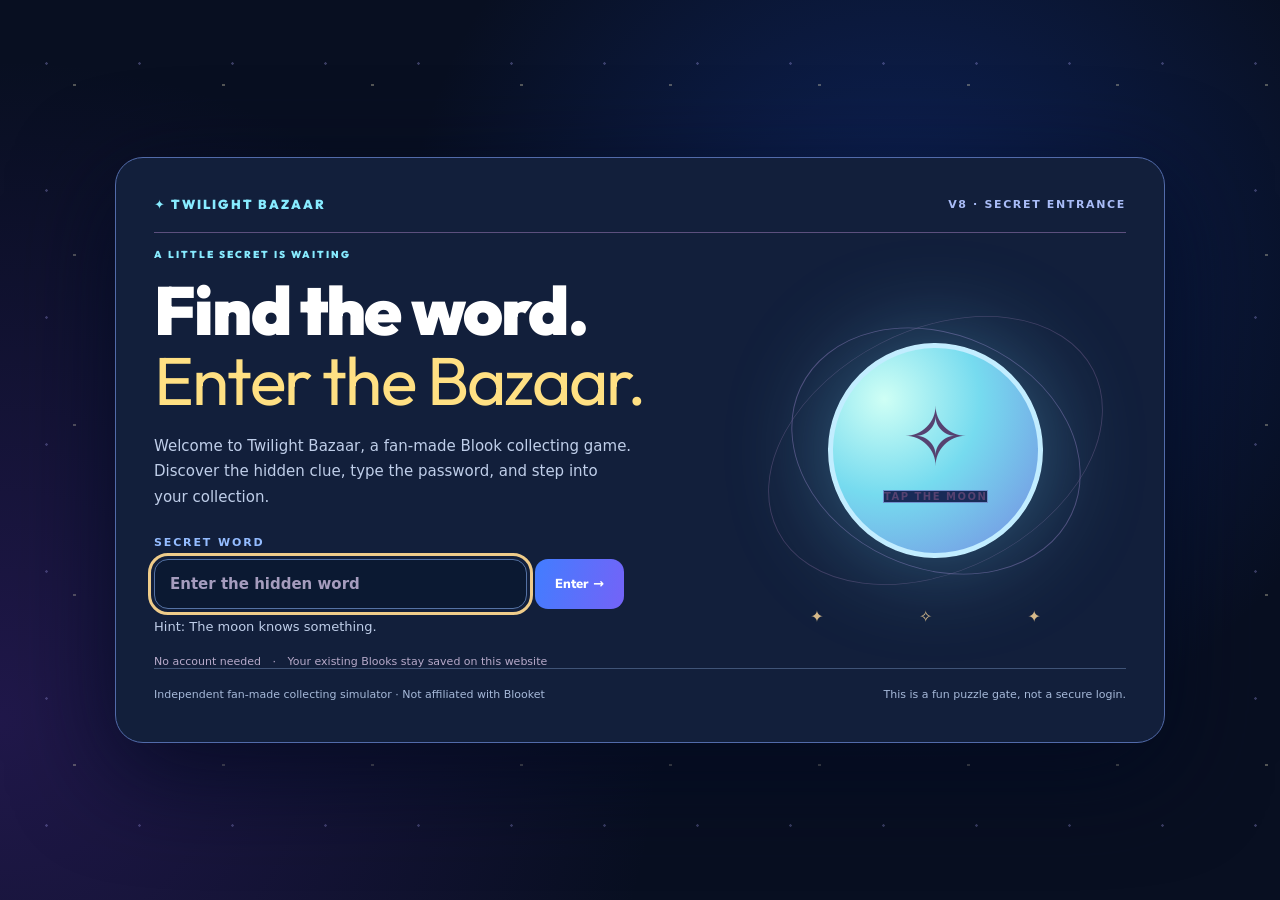
==== commit 9a8963ab: "Add files via upload" ====
--- a/index.html
+++ b/index.html
@@ -3,21 +3,24 @@
 <head>
   <meta charset="utf-8">
   <meta name="viewport" content="width=device-width, initial-scale=1">
-  <meta name="theme-color" content="#17122d">
+  <meta name="theme-color" content="#080f21">
   <meta name="description" content="Twilight Bazaar — an independent, browser-local collectible pack simulator. No account connection.">
-  <title>Twilight Bazaar — Secret Entrance</title>
+  <title>Twilight Bazaar V8 — Collector Arcade</title>
   <link rel="stylesheet" href="style.css">
   <link rel="stylesheet" href="gate.css">
+  <link rel="stylesheet" href="v8.css">
+  <link rel="stylesheet" href="v8-gate.css">
   <script defer src="data.js"></script>
   <script defer src="app.js"></script>
   <script defer src="v7.js"></script>
   <script defer src="gate.js"></script>
+  <script defer src="v8.js"></script>
 </head>
 <body class="site-locked">
  <section class="entry-screen" id="entry-screen" aria-labelledby="entry-title">
   <div class="entry-stars" aria-hidden="true"></div>
   <main class="entry-card">
-   <div class="entry-topline"><span class="entry-brand">✦ TWILIGHT BAZAAR</span><span class="entry-version">V7.2 · SECRET ENTRANCE</span></div>
+   <div class="entry-topline"><span class="entry-brand">✦ TWILIGHT BAZAAR</span><span class="entry-version">V8 · SECRET ENTRANCE</span></div>
    <div class="entry-layout">
     <div class="entry-copy">
       <span class="entry-overline">A LITTLE SECRET IS WAITING</span>
@@ -43,17 +46,22 @@
  <div class="ambient ambient-a" aria-hidden="true"></div><div class="ambient ambient-b" aria-hidden="true"></div>
  <div class="app-shell">
   <header class="topbar">
-   <a class="brand" href="#home" aria-label="Twilight Bazaar home"><span class="brand-mark" aria-hidden="true">✦</span><span><strong>Twilight <em>Bazaar</em></strong><small>WEB EDITION · V7.1</small></span></a>
+   <a class="brand" href="#home" aria-label="Twilight Bazaar home"><span class="brand-mark" aria-hidden="true">✦</span><span><strong>Twilight <em>Bazaar</em></strong><small>COLLECTOR ARCADE · <span class="v8-version">V8</span></small></span></a>
    <div class="balances"><div class="wallet"><span class="wallet-icon">✦</span><span><strong id="tokens">0</strong><small>Local tokens</small></span></div><div class="wallet"><span class="wallet-icon shard">◈</span><span><strong id="shards">0</strong><small>Twilight shards</small></span></div></div>
    <button id="entry-lock" class="entry-exit" type="button" title="Return to the entrance">Leave Bazaar ↗</button>
   </header>
   <nav class="tabs" id="nav" aria-label="Main navigation">
-    <button class="active" data-tab="home">Explore</button><button data-tab="packs">Open packs</button><button data-tab="collection">Collection</button><button data-tab="shop">Special Shop <span class="nav-new">V7</span></button><button data-tab="events">Event hall</button><button data-tab="desk">Trade desk <span class="nav-new">NEW</span></button><button data-tab="progress">Achievements</button><button data-tab="history">Opening history <span class="nav-new">V6</span></button><button data-tab="market">Night market</button><button data-tab="trade">Trading altar</button><button data-tab="vault">Vault & settings</button>
+    <button class="active" data-tab="home">Explore</button><button data-tab="packs">Open packs</button><button data-tab="collection">Collection</button><button data-tab="shop">Special Shop <span class="nav-new">SHOP</span></button><button data-tab="events">Event hall</button><button data-tab="desk">Trade desk <span class="nav-new">TRADE</span></button><button data-tab="progress">Achievements</button><button data-tab="history">Opening history <span class="nav-new">LOG</span></button><button data-tab="market">Night market</button><button data-tab="trade">Trading altar</button><button data-tab="vault">Vault & settings</button>
   </nav>
   <main>
    <section id="home" class="page active">
-    <div class="hero"><div class="hero-copy"><span class="eyebrow">✧ THE NIGHT MARKET IS OPEN ✧</span><h1>Collect something <em>extraordinary.</em></h1><p>Discover familiar Blooks, chase rare pulls, and grow a collection of your own. Everything here runs locally in your browser.</p><div class="hero-actions"><button class="primary big" data-go="packs">Open a pack <span>→</span></button><button class="ghost big" data-go="events">Event hall ✧</button></div><div class="hero-foot">Independent fan project <span>·</span> No login <span>·</span> No real Blooket tokens</div></div><div class="hero-scene"><div class="orb"></div><div class="orbit orbit-1"></div><div class="orbit orbit-2"></div><div class="hero-preview" id="hero-preview" aria-label="An available Blook from the collection"></div><span class="scene-spark spark-1">✦</span><span class="scene-spark spark-2">✧</span></div></div>
-    <div class="section-head"><div><span class="eyebrow">START EXPLORING</span><h2>Pick your next adventure</h2></div><p>Rarity is part of the thrill. Each 50-token pack uses its listed odds.</p></div>
+    <div class="hero"><div class="hero-copy"><span class="eyebrow">NEW LOOK · SAME COLLECTION</span><h1>Build your dream <em>collection.</em></h1><p>Open original Blook packs, hunt rare discoveries, and keep the Blooks you love. Your collection, your pace, your arcade.</p><div class="hero-actions"><button class="primary big" data-go="packs">Open a pack <span>→</span></button><button class="ghost big" data-go="events">Event hall ✧</button></div><div class="hero-foot">Independent fan project <span>·</span> No login <span>·</span> No real Blooket tokens</div><div class="v8-hero-metrics"><div class="v8-hero-stat"><strong id="v8-hero-unique">0 / 318</strong><small>discovered</small></div><div class="v8-hero-stat"><strong id="v8-hero-packs">0</strong><small>packs opened</small></div></div></div><div class="hero-scene"><div class="orb"></div><div class="orbit orbit-1"></div><div class="orbit orbit-2"></div><div class="hero-preview" id="hero-preview" aria-label="An available Blook from the collection"></div><span class="scene-spark spark-1">✦</span><span class="scene-spark spark-2">✧</span></div></div>
+    <div class="v8-dashboard" aria-label="Your collector dashboard">
+      <div class="v8-dash-card"><span class="v8-dash-icon">◈</span><div><strong id="v8-stat-percent">0%</strong><small>Collection complete</small></div></div>
+      <div class="v8-dash-card"><span class="v8-dash-icon">✦</span><div><strong id="v8-stat-seals">0</strong><small>Event seals available</small></div></div>
+      <div class="v8-dash-card"><span class="v8-dash-icon">★</span><div><strong id="v8-stat-bonus">0</strong><small>Bonus discoveries</small></div></div>
+    </div>
+    <div class="v8-pack-head"><div><span class="eyebrow">PICK A PACK · CHASE A PULL</span><h2>Pack wall</h2></div><div class="v8-pack-toolbar"><label class="sr-only" for="v8-pack-search">Search packs</label><input id="v8-pack-search" type="search" placeholder="Search packs…" autocomplete="off"><label class="sr-only" for="v8-pack-category">Filter packs</label><select id="v8-pack-category"><option value="all">All packs</option><option value="paid">50-token packs</option><option value="free">Starter galleries</option></select></div></div>
     <div class="featured-packs" id="featured-packs"></div>
     <div class="info-strip"><span class="bullet-star">✧</span><div><b>Using OG Blook artwork links</b><p>Images load directly from the URLs listed in your original extension, when those remote hosts allow access. Unavailable images stay clearly labeled; nothing fake is substituted.</p></div></div>
    </section>
@@ -66,13 +74,13 @@
     <div class="result-zone" id="pull-result" aria-live="polite"><span class="eyebrow">YOUR NEXT DISCOVERY</span><p>The stripes will reveal your next Blook here.</p></div>
    </section>
    <section id="collection" class="page">
-    <div class="section-head"><div><span class="eyebrow">YOUR INVENTORY</span><h2>My collection</h2></div><p>Explore the full released-Blook archive. Event and retired Blooks can be unlocked through the Event Hall when offered.</p></div>
+    <div class="section-head"><div><span class="eyebrow">YOUR INVENTORY</span><h2>My collection</h2></div><p>See every Blook, check how to obtain it, and track your collection. Special Blooks are always available in the Special Shop.</p></div>
     <div class="collection-summary"><div class="stat-card"><span>Unique discovered</span><b id="stat-unique">0</b></div><div class="stat-card"><span>Total collected</span><b id="stat-total">0</b></div><div class="stat-card"><span>Top rarity found</span><b id="stat-top">—</b></div><div class="stat-card"><span>Local resale value*</span><b id="stat-worth">0</b></div></div>
     <div class="collection-controls"><div class="filter" id="filters"><button class="active" data-filter="All">All</button><button data-filter="Common">Common</button><button data-filter="Uncommon">Uncommon</button><button data-filter="Rare">Rare</button><button data-filter="Epic">Epic</button><button data-filter="Legendary">Legendary</button><button data-filter="Chroma">Chroma</button><button data-filter="Unique">Unique</button><button data-filter="Mystical">Mystical</button></div><label class="source-label"><span class="sr-only">Filter Blook source</span><select id="source-filter" aria-label="Filter source"><option value="All">All sources</option><option value="Pack">Pack contents</option><option value="Starter">Starter & colors</option><option value="Seasonal">Seasonal</option><option value="Event">Event rewards</option><option value="Retired">Retired</option><option value="Unique">Unique</option><option value="Pack archive">Pack archive</option><option value="Mystical">Mystical</option><option value="Unreleased">Unreleased</option></select></label><label class="source-label"><span class="sr-only">Sort collection</span><select id="collection-sort" aria-label="Sort collection"><option value="name">Name A–Z</option><option value="rarity">Rarity first</option><option value="owned">Most owned</option><option value="duplicates">Most duplicates</option></select></label><label class="search-label"><span class="sr-only">Search collection</span><input id="collection-search" placeholder="Search Blooks..." type="search"></label></div><div class="collection-switches"><label><input type="checkbox" id="only-owned"> Only my Blooks</label><label><input type="checkbox" id="only-faves"> Favorites only</label><small>*Local simulator resale prices only; not actual Blooket values.</small></div><p class="catalog-help">Click <strong>How to obtain</strong> on any Blook. All non-Mystical archive Blooks are in the Special Shop; the five Mysticals use trials. Each detail panel explains the simulator method and original context.</p><div id="collection-grid" class="cards collection-grid"></div>
    </section>
 
    <section id="shop" class="page">
-    <div class="shop-hero"><div><span class="eyebrow">V7 · ALL SPECIALS, ALWAYS AVAILABLE</span><h2>The Special Shop</h2><p>Collect every non-Mystical seasonal, retired, event, Unique, and archival Blook here. No rotation to wait for. Prices and availability are <strong>Twilight Bazaar-only rules</strong>, not official Blooket offers.</p></div><div class="shop-wallet"><small>YOUR TOKENS</small><strong id="shop-wallet">0</strong><small>All purchases are local-only</small></div></div>
+    <div class="shop-hero"><div><span class="eyebrow">V8 · ALL SPECIALS, ALWAYS AVAILABLE</span><h2>The Special Shop</h2><p>Collect every non-Mystical seasonal, retired, event, Unique, and archival Blook here. No rotation to wait for. Prices and availability are <strong>Twilight Bazaar-only rules</strong>, not official Blooket offers.</p></div><div class="shop-wallet"><small>YOUR TOKENS</small><strong id="shop-wallet">0</strong><small>All purchases are local-only</small></div></div>
     <div class="shop-tools"><label><span class="sr-only">Search Special Shop</span><input id="shop-search" type="search" placeholder="Find a special Blook..."></label><label><span class="sr-only">Special Shop category</span><select id="shop-filter"><option value="All">All special Blooks</option><option value="Seasonal">Seasonal</option><option value="Event">Event rewards</option><option value="Retired">Retired</option><option value="Unique">Unique</option><option value="Pack archive">Pack archive</option><option value="Unreleased">Historical / unreleased</option><option value="Starter">Free starters</option></select></label><label><input type="checkbox" id="shop-missing"> Missing only</label></div>
     <p class="shop-clarification">All 5 original Mysticals stay exclusively in <strong>Event Hall → Mystical Trials</strong>. Unreleased references are available <strong>only in this fan simulator</strong>; this does not make them official Blooket releases.</p>
     <div id="shop-stats" class="shop-statline"></div><div class="shop-grid" id="shop-grid"></div>
--- a/v8.css
+++ b/v8.css
@@ -0,0 +1,170 @@
+/* Twilight Bazaar V8 — original Arcade Collector visual design.
+   No Blacket assets, copied interface code, or invented Blook artwork. */
+@import url('https://fonts.googleapis.com/css2?family=Nunito+Sans:wght@400;500;600;700;800;900&family=Outfit:wght@400;500;600;700;800;900&display=swap');
+:root {
+  color-scheme: dark;
+  --bg:#080f21; --surface:#141e36; --surface2:#1b2946; --line:#304362;
+  --text:#f7f9ff; --muted:#aebcd8; --gold:#ffe17d; --lav:#c2aeff;
+  --violet:#776eff; --green:#73f2ce; --v8-blue:#5c93ff; --v8-pink:#ff82b8;
+  --v8-cyan:#79ecf3; --v8-lime:#c7ff7c;
+}
+* {box-sizing:border-box}
+html {scroll-behavior:smooth}
+body {font-family:'Nunito Sans',system-ui,sans-serif;background:#080f21;color:var(--text);}
+body::before {opacity:.2;background-image:radial-gradient(circle,#7c93db 1px,transparent 1px);background-size:32px 32px;z-index:-1;}
+.ambient-a {background:#3868d1;opacity:.18}.ambient-b {background:#9451b5;opacity:.15}
+.app-shell {width:min(1480px,calc(100% - 48px));margin:0 auto;display:grid;grid-template-columns:224px minmax(0,1fr);grid-template-areas:'top top' 'nav content' 'footer footer';column-gap:26px;align-items:start;}
+.topbar {grid-area:top;padding:18px 0 17px;border-bottom:1px solid #273954;min-height:91px;}
+.app-shell>main {grid-area:content;min-width:0;padding-top:17px;}
+.app-shell>footer {grid-area:footer;color:#9daeca;text-align:center;border-top:1px solid #283654;margin-top:28px;padding:25px 10px 30px;font-size:12px}
+.brand {gap:13px}
+.brand-mark {width:53px;height:53px;border-radius:17px;background:linear-gradient(135deg,#5b82ff,#8057d5 60%,#ef7dcb);border:2px solid #96bbff;box-shadow:0 7px 25px #5388ef5b;color:white;font-size:33px;transform:rotate(-7deg)}
+.brand strong {font:900 25px/1.0 Outfit,system-ui,sans-serif;letter-spacing:-1.1px}
+.brand em {font-style:normal;color:#92eaff}
+.brand small {font:800 10px Outfit,system-ui,sans-serif;letter-spacing:2.2px;color:#8facff;margin-top:8px}
+.balances {margin-left:auto;gap:10px}
+.wallet {border-radius:15px;background:#132038;border:1px solid #354b69;padding:10px 16px;min-width:128px}
+.wallet-icon {color:#ffdf7c}.wallet-icon.shard {color:#83e0fc}.wallet small{color:#a5b8d3}.wallet strong{font-family:Outfit,sans-serif;color:#fff;font-weight:800}
+.entry-exit {font-size:12px;padding:11px 13px;border-radius:12px;white-space:nowrap}
+.tabs {grid-area:nav;display:flex;position:sticky;top:12px;flex-direction:column;gap:5px;background:#111c33;border:1px solid #293956;border-radius:21px;padding:14px 10px;overflow-y:auto;overflow-x:hidden;max-height:calc(100vh - 24px);scrollbar-width:thin;margin-top:22px;}
+.tabs::before {content:'YOUR GAME';display:block;color:#7c9bd0;font-weight:900;letter-spacing:2.1px;font-size:10px;margin:5px 11px 9px}
+.tabs button {padding:11px 10px;display:flex;align-items:center;gap:11px;text-align:left;white-space:nowrap;flex-shrink:0;border:1px solid transparent;border-radius:12px;background:transparent;font-size:12px;font-weight:800;color:#c2d2ed;min-height:43px}
+.tabs button:hover {background:#233658;border-color:#38517e}
+.tabs button.active {color:#fff;background:linear-gradient(110deg,#4266e4,#6356c4);border:1px solid #849af5;box-shadow:0 4px 18px #3459cd3d}
+.v8-nav-glyph {display:grid;place-items:center;flex:none;width:19px;height:19px;opacity:.92}
+.v8-nav-glyph svg {width:19px;height:19px;stroke:currentColor;stroke-width:1.9;fill:none;stroke-linecap:round;stroke-linejoin:round}
+.tabs button[data-tab="shop"] {background:#223b3e;}
+.tabs button[data-tab="shop"].active {background:linear-gradient(110deg,#157c79,#17817f);border-color:#63d6c6}
+.tabs .nav-new{margin-left:auto;font:900 9px Outfit,sans-serif;letter-spacing:.5px;color:#0b2440;background:#7cead5;border:0;border-radius:5px;padding:2px 4px}
+button,select,input {font-family:'Nunito Sans',system-ui,sans-serif}
+button {border-radius:12px;background:#233550;border:1px solid #476080;font-weight:800;transition:background .15s ease,border-color .15s ease,transform .15s ease}
+button:hover:not(:disabled){background:#304c76;border-color:#93b0ff}
+button:focus-visible,select:focus-visible,input:focus-visible,a:focus-visible {outline:3px solid #7bedeb;outline-offset:2px}
+.primary {background:linear-gradient(110deg,#497df5,#7465e9);border:1px solid #96adff;color:#fff;box-shadow:0 6px 19px #2b69f645}
+.primary:hover:not(:disabled){background:linear-gradient(110deg,#5c8dfb,#8976ff)}
+.ghost {background:#13284c;border-color:#6684c2}
+select,input {border-radius:11px;background:#111e36;border:1px solid #476084;color:#f7fbff}
+input::placeholder{color:#889dbc}
+.page {padding-bottom:52px}
+.hero {position:relative;margin-top:7px;min-height:380px;border-radius:24px;grid-template-columns:1.25fr .75fr;background:radial-gradient(circle at 92% 11%,#cf6ce266,transparent 42%),linear-gradient(120deg,#263ecb 0%,#4056df 42%,#6257cb 100%);border:1px solid #8b9cff;box-shadow:0 20px 50px #050e2b84;}
+.hero::before {content:'';position:absolute;inset:0;background-image:radial-gradient(circle,#fff 1.8px,transparent 2px);background-size:32px 32px;opacity:.12;pointer-events:none}
+.hero-copy {position:relative;padding:44px 0 40px 44px;z-index:1}
+.eyebrow {color:#82e8ff;font:900 11px Outfit,sans-serif;letter-spacing:1.7px}
+.hero .eyebrow {color:#c9fffc}
+.hero h1 {font:900 clamp(36px,4.6vw,57px)/1.02 Outfit,system-ui,sans-serif;letter-spacing:-2px;margin:20px 0 15px;max-width:680px;text-wrap:balance}
+.hero h1 em {color:#ffe487;font-style:normal}
+.hero-copy p {color:#e6edff;font-size:14px;max-width:510px;line-height:1.7}
+.hero-actions {margin-top:26px}
+.hero-foot {font-size:11px;color:#e3e8ff;margin-top:20px}
+.hero-scene {min-height:330px}
+.orb {width:300px;height:300px;background:radial-gradient(circle at 32% 25%,#a6feec,#72e3ec 35%,#7c96ff 69%,#8c69d7);box-shadow:0 0 90px #85edfd6e}
+.orbit {border-color:#ffffff5c}.hero-preview {background:#142d67b5;border:3px solid white;border-radius:24px;box-shadow:0 25px 55px #06124fc9;transform:rotate(8deg)}
+.scene-spark {color:#bffcff}
+.hero-copy .v8-hero-metrics {display:flex;gap:13px;flex-wrap:wrap;margin-top:24px}
+.v8-hero-stat {background:#152d7894;border:1px solid #ffffff53;padding:10px 16px;border-radius:13px;min-width:112px}
+.v8-hero-stat strong {display:block;font:900 22px Outfit,sans-serif;color:#fff}
+.v8-hero-stat small {display:block;font-size:10px;font-weight:800;color:#d6e9ff;text-transform:uppercase;letter-spacing:.8px;margin-top:2px}
+.section-head {margin:35px 0 17px}
+.section-head h2,.details-heading h3 {font:800 clamp(23px,2.7vw,32px)/1.17 Outfit,system-ui,sans-serif;letter-spacing:-.7px}
+.section-head p {color:#b8c8e2}
+.v8-dashboard {display:grid;grid-template-columns:repeat(3,minmax(0,1fr));gap:13px;margin-top:16px}
+.v8-dash-card {display:flex;align-items:center;gap:15px;padding:17px 18px;background:#14233d;border:1px solid #344b6b;border-radius:18px;min-width:0}
+.v8-dash-icon {display:grid;place-items:center;width:43px;height:43px;flex:none;border-radius:13px;background:#203d73;font:900 23px Outfit,sans-serif;color:#9ac7ff}
+.v8-dash-card:nth-child(2) .v8-dash-icon {background:#233e41;color:#84efc5}
+.v8-dash-card:nth-child(3) .v8-dash-icon {background:#52304b;color:#ffc1d8}
+.v8-dash-card strong {font:900 23px Outfit,sans-serif;display:block}
+.v8-dash-card small {display:block;color:#adc4e5;font-size:11px;font-weight:700}
+.v8-pack-head {display:flex;align-items:end;justify-content:space-between;gap:16px;margin:34px 0 15px}
+.v8-pack-head h2 {font:900 27px Outfit,sans-serif;margin:6px 0 0;letter-spacing:-.8px}
+.v8-pack-toolbar {display:flex;gap:9px;min-width:0;align-items:center}
+.v8-pack-toolbar input {width:190px;max-width:100%;padding:11px 13px;font-size:12px}
+.v8-pack-toolbar select {width:145px;padding:11px 13px;font-size:12px}
+.featured-packs {display:grid;grid-template-columns:repeat(4,minmax(0,1fr));gap:14px}
+.v8-pack-card {position:relative;display:flex;flex-direction:column;align-items:stretch;min-height:226px;text-align:left;overflow:hidden;background:#172541;border:1px solid #345071;padding:12px;border-radius:19px;}
+.v8-pack-card:hover {transform:translateY(-3px);border-color:#94adff;background:#1e3156;box-shadow:0 14px 25px #03091679}
+.v8-pack-card .v8-pack-banner {height:126px;width:100%;display:grid;place-items:center;position:relative;overflow:hidden;border-radius:13px;background:radial-gradient(circle at 70% 18%,hsla(var(--pack-hue),95%,82%,.55),transparent 58%),linear-gradient(135deg,hsla(var(--pack-hue),75%,35%,.8),hsla(var(--pack-hue),67%,20%,1));}
+.v8-pack-card .v8-pack-banner::before {content:'';position:absolute;width:160px;height:160px;border:2px solid #ffffff38;border-radius:44px;transform:rotate(24deg);left:-42px;bottom:-85px;}
+.v8-pack-card .v8-pack-banner .art {position:relative;width:116px;height:116px;background:transparent;border-radius:0;z-index:1;filter:drop-shadow(0 10px 9px #05102b9c);}
+.v8-pack-card .v8-pack-banner .art img {max-height:110px}
+.v8-pack-card .v8-pack-tag {position:absolute;z-index:2;top:19px;right:19px;font:900 10px Outfit,sans-serif;color:#0b2545;background:#e5f3ffeb;border:1px solid white;border-radius:8px;padding:6px 8px}
+.v8-pack-card .v8-pack-info {padding:12px 3px 4px;flex:1}
+.v8-pack-card .v8-pack-info strong {font:900 17px Outfit,sans-serif;display:block;letter-spacing:-.35px}
+.v8-pack-card .v8-pack-info small {display:block;color:#b8c6e1;font-size:11px;margin-top:5px;font-weight:700}
+.v8-pack-card .v8-pack-go {display:flex;align-items:center;justify-content:space-between;padding:10px 3px 3px;color:#86f5e2;font:900 12px Outfit,sans-serif}
+.v8-pack-empty {padding:35px;grid-column:1/-1;background:#15223c;border:1px dashed #5273a5;border-radius:15px;text-align:center;color:#d2ddf0}
+.info-strip,.event-rule-note,.shop-clarification,.shop-statline {background:#14233c;border-color:#3a5578;color:#c3d6f0}
+.info-strip p,.event-rule-note p {color:#b6c5dd}
+.pack-picker,.pack-details,.stat-card,.settings-card,.card,.shop-card,.shop-wallet,.trade-offer,.milestone-card {background:#15213a;border-color:#334a68;border-radius:18px}
+.pack-panel {grid-template-columns:.82fr 1.18fr;gap:16px}
+.pack-poster {background:radial-gradient(circle at 55% 25%,#5b86e1,#202e77 65%,#142747);border-color:#6f98ed}
+.poster-caption{font:900 24px Outfit,sans-serif;color:#ffe17d}
+.price-line strong,.purchase-row strong {color:#ffe17d}
+.details-heading {border-color:#324665}.count-pill {border-color:#5276ad;color:#c4eaff}
+.odds-line{border-color:#283e5a}.odds-line .chance {color:#ffdf7d}
+.odds-info {background:#1d3558;border-color:#506e98}
+.result-zone {background:#14233c;border-color:#5877ae}
+.card {padding:17px}.card h3,.shop-card h3 {font:800 18px Outfit,sans-serif;letter-spacing:-.4px}
+.card .art {border-radius:13px;background:radial-gradient(circle at center,#274c86,#152645)}
+.card p,.shop-card p {color:#b5c3df}
+.collection-summary {gap:12px}.stat-card {padding:17px 18px}
+.stat-card b {font-family:Outfit,sans-serif;color:#f8faff}
+.collection-controls {background:#121f36;border-color:#304767;border-radius:16px}
+.filter button {border-radius:10px}
+.filter button.active {background:#405fe0;border-color:#7491ff;color:#fff}
+.collection-grid,.cards,.shop-grid {gap:13px}
+.item-card,.collection-card,.shop-card,.shop-owned {border-color:#38516f}
+.shop-hero {background:linear-gradient(110deg,#126c8b,#2269a2 53%,#4242b1);border:1px solid #69bbe1;border-radius:23px}
+.shop-wallet {background:#0d3c66bd;border-color:#74c1ee}
+.shop-hero .eyebrow {color:#bdffff}.shop-hero h2{font:900 clamp(28px,4vw,42px) Outfit,sans-serif}.shop-hero p{color:#e4faff}
+.shop-card {padding:12px;background:#172642}
+.shop-owned {background:#133f3d;border-color:#408d7c}
+.shop-card h3 {font:900 16px Outfit,sans-serif}
+.shop-art .art {border-radius:12px;background:radial-gradient(circle,#2f5684,#183459)}
+.shop-card small {color:#fff09e}
+.v6-modal {background:rgba(5,11,27,.88)}
+.v6-modal-card {background:linear-gradient(150deg,#203053,#121c33);border-color:#6076ac}
+.v6-modal-card h2 {font:900 clamp(26px,3.3vw,34px)/1.18 Outfit,sans-serif;color:#f4f9ff}
+.info-origin {border-color:#344964}.info-origin strong{color:#ffe6a9}.info-directions{color:#dfe9f9}.info-tip,.info-alt{background:#1d3353;border-color:#4b668f}
+.v6-pull,.rarity-tile,.history-entry,.result-card {background:#192944;border-color:#35527a}
+.v7-bonus-summary {background:#263a63;border-color:#7b98df}
+.v7-bonus-card {background:#142a4e;border-color:#648dc7}
+.v7-bonus-summary strong {color:#fff0a6}
+.v7-pack-notice {color:#b8cee9}
+.reveal-overlay .reveal-box {background:#142342;border-color:#6d92d2}
+.v8-version {color:#73f2ce;font-weight:900}
+@media (max-width:1200px){
+ .app-shell{width:calc(100% - 30px);grid-template-columns:195px minmax(0,1fr);column-gap:15px}
+ .tabs button{font-size:11px;gap:8px}.featured-packs{grid-template-columns:repeat(3,minmax(0,1fr))}
+ .hero-copy{padding-left:32px}.hero h1{font-size:43px}
+}
+@media (max-width:920px){
+ .app-shell{display:block;width:calc(100% - 28px)}
+ .topbar{padding:16px 0;flex-wrap:wrap}
+ .tabs{position:sticky;top:0;z-index:45;display:flex;flex-direction:row;border-radius:0 0 15px 15px;margin:0 -14px;padding:9px 12px;max-height:none;overflow-x:auto;overflow-y:hidden;box-shadow:0 10px 24px #05112caa}
+ .tabs::before{display:none}.tabs button{min-height:39px;font-size:12px;gap:6px}.tabs .v8-nav-glyph{width:16px}.tabs .v8-nav-glyph svg{width:16px;height:16px}
+ .tabs button .nav-new{display:none}
+ .app-shell>main{padding-top:14px}
+ .v8-dashboard{grid-template-columns:repeat(3,minmax(0,1fr))}
+ .featured-packs{grid-template-columns:repeat(3,minmax(0,1fr))}
+ .hero h1{font-size:clamp(34px,5vw,53px)}
+ .hero-copy{padding:30px 0 30px 32px}
+}
+@media (max-width:690px){
+ .app-shell{width:calc(100% - 24px)}
+ .topbar{gap:10px;min-height:0}
+ .brand strong{font-size:21px}.brand-mark{width:44px;height:44px;font-size:28px}
+ .wallet{padding:8px 10px;min-width:0;gap:6px}.wallet strong{font-size:15px}.wallet small{font-size:9px}.wallet-icon{font-size:19px}
+ .entry-exit{font-size:11px;padding:9px 10px}
+ .hero{grid-template-columns:1fr;min-height:0;margin-top:5px}
+ .hero-copy{padding:29px 25px 14px}.hero h1{font-size:clamp(34px,9vw,47px);letter-spacing:-1.5px}.hero-copy p{font-size:13px}
+ .hero-scene{min-height:165px}.orb{width:145px;height:145px}.orbit{width:200px;height:200px}.orbit-2{width:245px;height:245px}.hero-preview{width:125px;height:125px}.hero-preview .art{height:115px;max-width:115px}.hero-preview .art img{max-height:112px}
+ .scene-spark{font-size:23px}.hero-copy .v8-hero-metrics{margin-top:15px}
+ .v8-dashboard{grid-template-columns:1fr 1fr;gap:9px}.v8-dashboard .v8-dash-card:last-child{grid-column:1 / -1}
+ .v8-dash-card{padding:11px;gap:10px}.v8-dash-icon{width:37px;height:37px;font-size:18px}.v8-dash-card strong{font-size:18px}.v8-dash-card small{font-size:10px}
+ .v8-pack-head{display:block}.v8-pack-toolbar{margin-top:12px}.v8-pack-toolbar input{flex:1;width:1px}.v8-pack-toolbar select{width:140px}
+ .featured-packs{grid-template-columns:repeat(2,minmax(0,1fr));gap:10px}.v8-pack-card{padding:9px;min-height:197px;border-radius:15px}.v8-pack-card .v8-pack-banner{height:105px}.v8-pack-card .v8-pack-banner .art{height:96px;width:96px}.v8-pack-card .v8-pack-banner .art img{max-height:93px}.v8-pack-card .v8-pack-info strong{font-size:14px}.v8-pack-card .v8-pack-info small{font-size:10px}.v8-pack-card .v8-pack-tag{right:13px;top:14px;font-size:9px;padding:4px 5px}
+ .pack-panel{grid-template-columns:1fr}.v8-pack-head h2{font-size:23px}
+ .section-head h2{font-size:26px}.section-head{margin-top:28px}
+}
+@media (max-width:370px){.featured-packs{grid-template-columns:1fr 1fr}.v8-pack-card .v8-pack-info strong{font-size:13px}.tabs{margin:0 -12px}.balances{width:100%}.entry-exit{margin-left:auto}.v8-dashboard{grid-template-columns:1fr}.v8-dashboard .v8-dash-card:last-child{grid-column:auto}}
+@media (prefers-reduced-motion:reduce){*{scroll-behavior:auto!important}.feature-card,.v8-pack-card{transition:none!important}}
--- a/v8-gate.css
+++ b/v8-gate.css
@@ -0,0 +1,16 @@
+/* New original gate presentation, keeping the existing treasure-hunt password mechanic. */
+body.site-locked{background:radial-gradient(circle at 30% 20%,#2442a9,#090f23 58%,#080f21)}
+.entry-screen{background:radial-gradient(circle at 70% 30%,#153b9b77,transparent 45%),radial-gradient(circle at 0% 80%,#512a9d55,transparent 45%),#080f21}
+.entry-card{max-width:1050px;border-radius:28px;background:#121f3b;border:1px solid #526baa;box-shadow:0 28px 100px #020a20cc}
+.entry-brand,.entry-overline{color:#87ebff;font-family:Outfit,system-ui,sans-serif;font-weight:900}
+.entry-version{color:#a9bcf7;font-weight:900}
+.entry-copy h1{font:900 clamp(36px,5.3vw,68px)/1.03 Outfit,system-ui,sans-serif;letter-spacing:-1.8px;color:#fff}
+.entry-copy h1 em{font-style:normal;color:#ffe083}
+.entry-copy p{color:#bfcee9}
+.entry-form label{color:#94bcff;font-weight:900}
+.entry-input-row input{background:#0b1932;border-color:#5572a4;border-radius:14px}
+.entry-submit{background:linear-gradient(105deg,#427dff,#7463f7);border-color:#91b4ff;border-radius:13px;color:#fff}
+.entry-moon{background:radial-gradient(circle at 25% 25%,#cffff5,#76dbef 44%,#758be1);border:5px solid #c2edff;box-shadow:0 0 100px #6acbf266}
+.entry-moon-note{background:#192b57;border:1px solid #7090cd}
+.entry-clue{background:#1b3157;border:1px solid #6594ca}.entry-clue strong{color:#fbe688}
+.entry-footer{color:#a6b9d9;border-color:#405477}
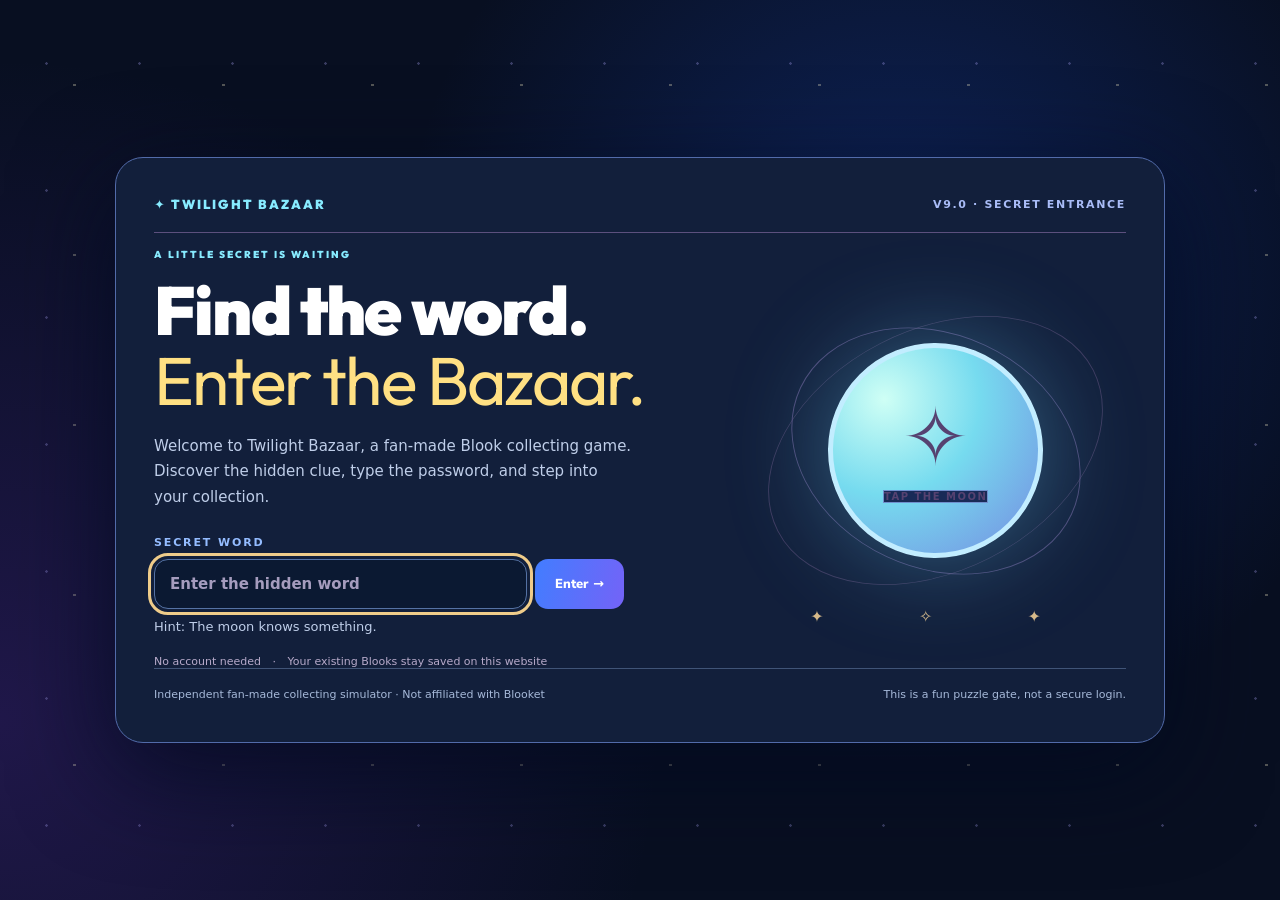
==== commit af5a4aa2: "Add files via upload" ====
--- a/index.html
+++ b/index.html
@@ -5,22 +5,24 @@
   <meta name="viewport" content="width=device-width, initial-scale=1">
   <meta name="theme-color" content="#080f21">
   <meta name="description" content="Twilight Bazaar — an independent, browser-local collectible pack simulator. No account connection.">
-  <title>Twilight Bazaar V8 — Collector Arcade</title>
+  <title>Twilight Bazaar V9.0 — Fusion Machine</title>
   <link rel="stylesheet" href="style.css">
   <link rel="stylesheet" href="gate.css">
   <link rel="stylesheet" href="v8.css">
   <link rel="stylesheet" href="v8-gate.css">
+  <link rel="stylesheet" href="v9.css">
   <script defer src="data.js"></script>
   <script defer src="app.js"></script>
   <script defer src="v7.js"></script>
   <script defer src="gate.js"></script>
   <script defer src="v8.js"></script>
+  <script defer src="v9.js"></script>
 </head>
 <body class="site-locked">
  <section class="entry-screen" id="entry-screen" aria-labelledby="entry-title">
   <div class="entry-stars" aria-hidden="true"></div>
   <main class="entry-card">
-   <div class="entry-topline"><span class="entry-brand">✦ TWILIGHT BAZAAR</span><span class="entry-version">V8 · SECRET ENTRANCE</span></div>
+   <div class="entry-topline"><span class="entry-brand">✦ TWILIGHT BAZAAR</span><span class="entry-version">V9.0 · SECRET ENTRANCE</span></div>
    <div class="entry-layout">
     <div class="entry-copy">
       <span class="entry-overline">A LITTLE SECRET IS WAITING</span>
@@ -46,58 +48,79 @@
  <div class="ambient ambient-a" aria-hidden="true"></div><div class="ambient ambient-b" aria-hidden="true"></div>
  <div class="app-shell">
   <header class="topbar">
-   <a class="brand" href="#home" aria-label="Twilight Bazaar home"><span class="brand-mark" aria-hidden="true">✦</span><span><strong>Twilight <em>Bazaar</em></strong><small>COLLECTOR ARCADE · <span class="v8-version">V8</span></small></span></a>
+   <a class="brand" href="#home" aria-label="Twilight Bazaar home"><span class="brand-mark" aria-hidden="true">✦</span><span><strong>Twilight <em>Bazaar</em></strong><small>COLLECTOR ARCADE · <span class="v8-version">V9.0 FUSION LAB</span></small></span></a>
    <div class="balances"><div class="wallet"><span class="wallet-icon">✦</span><span><strong id="tokens">0</strong><small>Local tokens</small></span></div><div class="wallet"><span class="wallet-icon shard">◈</span><span><strong id="shards">0</strong><small>Twilight shards</small></span></div></div>
    <button id="entry-lock" class="entry-exit" type="button" title="Return to the entrance">Leave Bazaar ↗</button>
   </header>
   <nav class="tabs" id="nav" aria-label="Main navigation">
-    <button class="active" data-tab="home">Explore</button><button data-tab="packs">Open packs</button><button data-tab="collection">Collection</button><button data-tab="shop">Special Shop <span class="nav-new">SHOP</span></button><button data-tab="events">Event hall</button><button data-tab="desk">Trade desk <span class="nav-new">TRADE</span></button><button data-tab="progress">Achievements</button><button data-tab="history">Opening history <span class="nav-new">LOG</span></button><button data-tab="market">Night market</button><button data-tab="trade">Trading altar</button><button data-tab="vault">Vault & settings</button>
+    <button class="active" data-tab="home">Explore</button><button data-tab="packs">Open packs</button><button data-tab="collection">Collection</button><button data-tab="fusion">Fusion Lab <span class="nav-new">NEW</span></button><button data-tab="shop">Special Shop <span class="nav-new">SHOP</span></button><button data-tab="events">Event hall</button><button data-tab="desk">Trade desk <span class="nav-new">TRADE</span></button><button data-tab="progress">Achievements</button><button data-tab="history">Opening history <span class="nav-new">LOG</span></button><button data-tab="market">Night market</button><button data-tab="trade">Trading altar</button><button data-tab="vault">Vault & settings</button><button data-tab="admin">Admin panel</button>
   </nav>
   <main>
    <section id="home" class="page active">
-    <div class="hero"><div class="hero-copy"><span class="eyebrow">NEW LOOK · SAME COLLECTION</span><h1>Build your dream <em>collection.</em></h1><p>Open original Blook packs, hunt rare discoveries, and keep the Blooks you love. Your collection, your pace, your arcade.</p><div class="hero-actions"><button class="primary big" data-go="packs">Open a pack <span>→</span></button><button class="ghost big" data-go="events">Event hall ✧</button></div><div class="hero-foot">Independent fan project <span>·</span> No login <span>·</span> No real Blooket tokens</div><div class="v8-hero-metrics"><div class="v8-hero-stat"><strong id="v8-hero-unique">0 / 318</strong><small>discovered</small></div><div class="v8-hero-stat"><strong id="v8-hero-packs">0</strong><small>packs opened</small></div></div></div><div class="hero-scene"><div class="orb"></div><div class="orbit orbit-1"></div><div class="orbit orbit-2"></div><div class="hero-preview" id="hero-preview" aria-label="An available Blook from the collection"></div><span class="scene-spark spark-1">✦</span><span class="scene-spark spark-2">✧</span></div></div>
+    <div class="hero"><div class="hero-copy"><span class="eyebrow">V9.0 · RARITY FUSION · SAME SAVE</span><h1>Build your dream <em>collection.</em></h1><p>Combine a Rare and an Epic Blook in the new Fusion Machine. Trade two collectibles for one mystery result — with published odds and a chance at a Chroma. Your saves and original pack chances stay the same.</p><div class="hero-actions"><button class="primary big" data-go="packs">Open a pack <span>→</span></button><button class="ghost big" data-go="fusion">Try Fusion Lab ✧</button></div><div class="hero-foot">Independent fan project <span>·</span> No login <span>·</span> No real Blooket tokens</div><div class="v8-hero-metrics"><div class="v8-hero-stat"><strong id="v8-hero-unique">0 / 391</strong><small>discovered</small></div><div class="v8-hero-stat"><strong id="v8-hero-packs">0</strong><small>packs opened</small></div></div></div><div class="hero-scene"><div class="orb"></div><div class="orbit orbit-1"></div><div class="orbit orbit-2"></div><div class="hero-preview" id="hero-preview" aria-label="An available Blook from the collection"></div><span class="scene-spark spark-1">✦</span><span class="scene-spark spark-2">✧</span></div></div>
     <div class="v8-dashboard" aria-label="Your collector dashboard">
       <div class="v8-dash-card"><span class="v8-dash-icon">◈</span><div><strong id="v8-stat-percent">0%</strong><small>Collection complete</small></div></div>
       <div class="v8-dash-card"><span class="v8-dash-icon">✦</span><div><strong id="v8-stat-seals">0</strong><small>Event seals available</small></div></div>
       <div class="v8-dash-card"><span class="v8-dash-icon">★</span><div><strong id="v8-stat-bonus">0</strong><small>Bonus discoveries</small></div></div>
     </div>
-    <div class="v8-pack-head"><div><span class="eyebrow">PICK A PACK · CHASE A PULL</span><h2>Pack wall</h2></div><div class="v8-pack-toolbar"><label class="sr-only" for="v8-pack-search">Search packs</label><input id="v8-pack-search" type="search" placeholder="Search packs…" autocomplete="off"><label class="sr-only" for="v8-pack-category">Filter packs</label><select id="v8-pack-category"><option value="all">All packs</option><option value="paid">50-token packs</option><option value="free">Starter galleries</option></select></div></div>
+    <div class="v8-pack-head"><div><span class="eyebrow">ORIGINAL PACKS · NEW FUSION LAB</span><h2>Pack wall</h2></div><div class="v8-pack-toolbar"><label class="sr-only" for="v8-pack-search">Search packs</label><input id="v8-pack-search" type="search" placeholder="Search packs…" autocomplete="off"><label class="sr-only" for="v8-pack-category">Filter packs</label><select id="v8-pack-category"><option value="all">All packs</option><option value="paid">50-token packs</option><option value="free">Starter galleries</option></select></div></div>
     <div class="featured-packs" id="featured-packs"></div>
-    <div class="info-strip"><span class="bullet-star">✧</span><div><b>Using OG Blook artwork links</b><p>Images load directly from the URLs listed in your original extension, when those remote hosts allow access. Unavailable images stay clearly labeled; nothing fake is substituted.</p></div></div>
+    <div class="info-strip"><span class="bullet-star">✧</span><div><b>V9.0 Fusion Lab now open</b><p>No custom pack artwork needed. Existing Blooks can now be combined for a random prize. Custom packs have been removed from the shop. Older Blooks and save data remain preserved.</p></div></div>
    </section>
    <section id="packs" class="page">
     <div class="section-head"><div><span class="eyebrow">FIND YOUR LUCK</span><h2>Open packs</h2></div><p>Exactly 50 local tokens per pack. Bulk opening is available.</p></div>
     <div class="pack-panel">
-     <div class="pack-picker"><label for="pack-select" class="eyebrow">SELECT A PACK</label><select id="pack-select"></select><div class="pack-poster"><div class="poster-aura"></div><div id="pack-poster-art"></div><span class="poster-caption" id="pack-poster-name">Medieval Pack</span></div><div class="price-line"><span>Cost per pack</span><strong>50 ✦</strong></div><label for="buy-amount" class="eyebrow">OPEN HOW MANY?</label><div class="purchase-row"><select id="buy-amount" aria-label="Number of packs to open"><option value="1">1 pack</option><option value="5">5 packs</option><option value="10">10 packs</option><option value="25">25 packs</option><option value="100">100 packs</option></select><strong id="total-cost">50 ✦</strong></div><label for="open-mode" class="eyebrow">OPENING STYLE</label><select id="open-mode" aria-label="Opening animation style"><option value="Classic">Classic · Full reveal</option><option value="Fast">Fast · Short reveal</option><option value="Instant">Instant · All results now</option></select><button class="primary wide" id="open-pack">Open pack →</button><p class="fine-print" id="pack-note">All pulls are local simulation rewards.</p></div>
-     <div class="pack-details"><div class="details-heading"><div><span class="eyebrow">CONTENTS & RARITY</span><h3 id="pack-name">Medieval Pack</h3></div><span class="count-pill" id="pack-count">10 blooks</span></div><div class="odds-scroll" id="odds"></div><p class="fine-print">Odds are from the uploaded simulator's dataset, not a live Blooket feed. Some seasonal or retired packs may differ from current Blooket.</p></div>
+     <div class="pack-picker"><label for="pack-select" class="eyebrow">SELECT A PACK</label><select id="pack-select"></select><div class="pack-poster"><div class="poster-aura"></div><div id="pack-poster-art"></div><span class="poster-caption" id="pack-poster-name">Medieval Pack</span></div><div class="price-line"><span>Cost per pack</span><strong>50 ✦</strong></div><label for="buy-amount" class="eyebrow">OPEN HOW MANY?</label><div class="purchase-row"><select id="buy-amount" aria-label="Number of packs to open"><option value="1">1 pack</option><option value="5">5 packs</option><option value="10">10 packs</option><option value="25">35 packs</option><option value="100">100 packs</option></select><strong id="total-cost">50 ✦</strong></div><label for="open-mode" class="eyebrow">OPENING STYLE</label><select id="open-mode" aria-label="Opening animation style"><option value="Classic">Classic · Full reveal</option><option value="Fast">Fast · Short reveal</option><option value="Instant">Instant · All results now</option></select><button class="primary wide" id="open-pack">Open pack →</button><p class="fine-print" id="pack-note">All pulls are local simulation rewards.</p></div>
+     <div class="pack-details"><div class="details-heading"><div><span class="eyebrow">CONTENTS & RARITY</span><h3 id="pack-name">Medieval Pack</h3></div><span class="count-pill" id="pack-count">10 blooks</span></div><div class="odds-scroll" id="odds"></div><p class="fine-print">Pack odds are unchanged. Fusion chances are separate custom Twilight Bazaar rules, not official Blooket probabilities.</p></div>
     </div>
     <div class="result-zone" id="pull-result" aria-live="polite"><span class="eyebrow">YOUR NEXT DISCOVERY</span><p>The stripes will reveal your next Blook here.</p></div>
+   </section>
+   <section id="fusion" class="page v9-page">
+    <div class="section-head"><div><span class="eyebrow">V9.0 · A RISKY NEW EXPERIMENT</span><h2>Fusion Machine</h2></div><p>Two Blooks go in. One random existing Blook comes out.</p></div>
+    <div class="v9-lede"><span class="v9-flask">⚗</span><div><b>Rare + Epic → Mystery Reward</b><p>Use <strong>any eligible Rare</strong> and <strong>any eligible Epic</strong> from your inventory. This isn't a hybrid-art generator. Your two inputs will be consumed, and one Blook will be added to your collection. No real-money items.</p></div></div>
+    <div class="v9-lab-grid">
+      <div class="v9-machine-card">
+        <div class="v9-two-inputs">
+          <div class="v9-input"><span class="eyebrow">INGREDIENT 1 · RARE</span><div id="fusion-rare-art" class="v9-ingredient-art"></div><label for="fusion-rare">Choose a Rare</label><select id="fusion-rare"></select><small id="fusion-rare-owned"></small></div>
+          <div class="v9-join" aria-hidden="true">+</div>
+          <div class="v9-input"><span class="eyebrow">INGREDIENT 2 · EPIC</span><div id="fusion-epic-art" class="v9-ingredient-art"></div><label for="fusion-epic">Choose an Epic</label><select id="fusion-epic"></select><small id="fusion-epic-owned"></small></div>
+        </div>
+        <label class="v9-protect"><input type="checkbox" id="fusion-protect" checked> Protect my last copy of each Blook (recommended)</label>
+        <p id="fusion-warning" class="v9-warning" role="status"></p>
+        <button id="fusion-go" class="primary wide v9-fuse-button">Fuse these Blooks →</button>
+        <p class="fine-print">Fusion can give you a Blook of lower rarity. Original pack odds, price, Event Seals and Mystical trials are unchanged.</p>
+      </div>
+      <div class="v9-odds-card"><span class="eyebrow">FIVE TRANSPARENT OUTCOMES</span><h3>Rare + Epic reward table</h3><div id="fusion-odds"></div><p class="fine-print">Every outcome selects an existing eligible collectible. “Other Legendary” excludes King. Mysticals, retired gallery-only variants, and unreleased references are excluded. These are Twilight Bazaar-only fusion probabilities.</p></div>
+    </div>
+    <div id="fusion-result" class="v9-fusion-result" aria-live="polite"><span class="eyebrow">YOUR NEXT DISCOVERY</span><p>Choose a Rare and an Epic above to begin.</p></div>
+    <div class="section-head v9-history-head"><div><span class="eyebrow">YOUR FUSION JOURNAL</span><h2>Fusion history</h2></div><p>Up to 40 recent fusions are included in your local save backup.</p></div>
+    <div class="v9-fusion-stats" id="fusion-stats"></div><div id="fusion-history" class="v9-fusion-history"></div>
    </section>
    <section id="collection" class="page">
     <div class="section-head"><div><span class="eyebrow">YOUR INVENTORY</span><h2>My collection</h2></div><p>See every Blook, check how to obtain it, and track your collection. Special Blooks are always available in the Special Shop.</p></div>
     <div class="collection-summary"><div class="stat-card"><span>Unique discovered</span><b id="stat-unique">0</b></div><div class="stat-card"><span>Total collected</span><b id="stat-total">0</b></div><div class="stat-card"><span>Top rarity found</span><b id="stat-top">—</b></div><div class="stat-card"><span>Local resale value*</span><b id="stat-worth">0</b></div></div>
-    <div class="collection-controls"><div class="filter" id="filters"><button class="active" data-filter="All">All</button><button data-filter="Common">Common</button><button data-filter="Uncommon">Uncommon</button><button data-filter="Rare">Rare</button><button data-filter="Epic">Epic</button><button data-filter="Legendary">Legendary</button><button data-filter="Chroma">Chroma</button><button data-filter="Unique">Unique</button><button data-filter="Mystical">Mystical</button></div><label class="source-label"><span class="sr-only">Filter Blook source</span><select id="source-filter" aria-label="Filter source"><option value="All">All sources</option><option value="Pack">Pack contents</option><option value="Starter">Starter & colors</option><option value="Seasonal">Seasonal</option><option value="Event">Event rewards</option><option value="Retired">Retired</option><option value="Unique">Unique</option><option value="Pack archive">Pack archive</option><option value="Mystical">Mystical</option><option value="Unreleased">Unreleased</option></select></label><label class="source-label"><span class="sr-only">Sort collection</span><select id="collection-sort" aria-label="Sort collection"><option value="name">Name A–Z</option><option value="rarity">Rarity first</option><option value="owned">Most owned</option><option value="duplicates">Most duplicates</option></select></label><label class="search-label"><span class="sr-only">Search collection</span><input id="collection-search" placeholder="Search Blooks..." type="search"></label></div><div class="collection-switches"><label><input type="checkbox" id="only-owned"> Only my Blooks</label><label><input type="checkbox" id="only-faves"> Favorites only</label><small>*Local simulator resale prices only; not actual Blooket values.</small></div><p class="catalog-help">Click <strong>How to obtain</strong> on any Blook. All non-Mystical archive Blooks are in the Special Shop; the five Mysticals use trials. Each detail panel explains the simulator method and original context.</p><div id="collection-grid" class="cards collection-grid"></div>
+    <div class="collection-controls"><div class="filter" id="filters"><button class="active" data-filter="All">All</button><button data-filter="Common">Common</button><button data-filter="Uncommon">Uncommon</button><button data-filter="Rare">Rare</button><button data-filter="Epic">Epic</button><button data-filter="Legendary">Legendary</button><button data-filter="Chroma">Chroma</button><button data-filter="Unique">Unique</button><button data-filter="Game Mode">Game Mode</button><button data-filter="Unclassified">Unclassified</button><button data-filter="Mystical">Mystical</button></div><label class="source-label"><span class="sr-only">Filter Blook source</span><select id="source-filter" aria-label="Filter source"><option value="All">All sources</option><option value="Pack">Pack contents</option><option value="Starter">Starter & colors</option><option value="Seasonal">Seasonal</option><option value="Event">Event rewards</option><option value="Retired">Retired</option><option value="Unique">Unique</option><option value="Pack archive">Pack archive</option><option value="Mystical">Mystical</option><option value="Unreleased">Unreleased</option><option value="Game Mode">Game-mode appearances</option></select></label><label class="source-label"><span class="sr-only">Sort collection</span><select id="collection-sort" aria-label="Sort collection"><option value="name">Name A–Z</option><option value="rarity">Rarity first</option><option value="owned">Most owned</option><option value="duplicates">Most duplicates</option></select></label><label class="search-label"><span class="sr-only">Search collection</span><input id="collection-search" placeholder="Search Blooks..." type="search"></label></div><div class="collection-switches"><label><input type="checkbox" id="only-owned"> Only my Blooks</label><label><input type="checkbox" id="only-faves"> Favorites only</label><small>*Local simulator resale prices only; not actual Blooket values.</small></div><p class="catalog-help">Click <strong>How to obtain</strong> on any Blook. All special archive and game-mode-only appearances are in the Special Shop; the five Mysticals use trials. Each detail panel explains the simulator method and original context.</p><div id="collection-grid" class="cards collection-grid"></div>
    </section>
 
    <section id="shop" class="page">
     <div class="shop-hero"><div><span class="eyebrow">V8 · ALL SPECIALS, ALWAYS AVAILABLE</span><h2>The Special Shop</h2><p>Collect every non-Mystical seasonal, retired, event, Unique, and archival Blook here. No rotation to wait for. Prices and availability are <strong>Twilight Bazaar-only rules</strong>, not official Blooket offers.</p></div><div class="shop-wallet"><small>YOUR TOKENS</small><strong id="shop-wallet">0</strong><small>All purchases are local-only</small></div></div>
-    <div class="shop-tools"><label><span class="sr-only">Search Special Shop</span><input id="shop-search" type="search" placeholder="Find a special Blook..."></label><label><span class="sr-only">Special Shop category</span><select id="shop-filter"><option value="All">All special Blooks</option><option value="Seasonal">Seasonal</option><option value="Event">Event rewards</option><option value="Retired">Retired</option><option value="Unique">Unique</option><option value="Pack archive">Pack archive</option><option value="Unreleased">Historical / unreleased</option><option value="Starter">Free starters</option></select></label><label><input type="checkbox" id="shop-missing"> Missing only</label></div>
-    <p class="shop-clarification">All 5 original Mysticals stay exclusively in <strong>Event Hall → Mystical Trials</strong>. Unreleased references are available <strong>only in this fan simulator</strong>; this does not make them official Blooket releases.</p>
+    <div class="shop-tools"><label><span class="sr-only">Search Special Shop</span><input id="shop-search" type="search" placeholder="Find a special Blook..."></label><label><span class="sr-only">Special Shop category</span><select id="shop-filter"><option value="All">All special Blooks</option><option value="Seasonal">Seasonal</option><option value="Event">Event rewards</option><option value="Retired">Retired</option><option value="Unique">Unique</option><option value="Pack archive">Pack archive</option><option value="Unreleased">Historical / unreleased</option><option value="Game Mode">Game-mode-only forms</option><option value="Starter">Free starters</option></select></label><label><input type="checkbox" id="shop-missing"> Missing only</label></div>
+    <p class="shop-clarification">Game-mode variants are <strong>not official collectible Blooks</strong>; base OG art previews are labeled. Mysticals remain in <strong>Event Hall → Mystical Trials</strong>, not Fusion. Unreleased references are available <strong>only in this fan simulator</strong>; this does not make them official Blooket releases.</p>
     <div id="shop-stats" class="shop-statline"></div><div class="shop-grid" id="shop-grid"></div>
    </section>
    <section id="events" class="page">
     <div class="event-hero">
-      <div><span class="eyebrow">THE TWILIGHT CHRONICLES · V4</span><h2>Earn the extraordinary.</h2><p>Complete daily quests, unlock historical event Blooks, and challenge the five Mystical trials. These are <strong>Twilight Bazaar-only rules</strong>, not official Blooket events.</p></div>
-      <div class="event-overview"><div><small>EVENT SEALS</small><strong id="event-seals">0</strong><span>One seal per 10 paid packs, plus daily missions</span></div><div><small>MYSTICALS UNLOCKED</small><strong id="trial-count">0 / 5</strong><span>Each one can be claimed once</span></div></div>
+      <div><span class="eyebrow">THE TWILIGHT CHRONICLES · V4</span><h2>Earn the extraordinary.</h2><p>Complete daily quests, unlock historical event Blooks, and challenge the eight Mystical trials. These are <strong>Twilight Bazaar-only rules</strong>, not official Blooket events.</p></div>
+      <div class="event-overview"><div><small>EVENT SEALS</small><strong id="event-seals">0</strong><span>One seal per 10 paid packs, plus daily missions</span></div><div><small>MYSTICALS UNLOCKED</small><strong id="trial-count">0 / 8</strong><span>Each one can be claimed once</span></div></div>
     </div>
     <div class="section-head"><div><span class="eyebrow">DAILY CHALLENGES · UTC RESET</span><h2>Today's missions</h2></div><p id="mission-date">Resets daily at 00:00 UTC</p></div>
     <div id="daily-missions" class="mission-grid"></div>
     <div class="event-rule-note">Keep rewards in your local collection. The daily mission and event-seal counters begin when you first play v4; old v3 inventory and currency are preserved.</div>
-    <div class="section-head"><div><span class="eyebrow">FIVE PERMANENT CHALLENGES</span><h2>Mystical trials</h2></div><p>Open themed packs, own the required Blook, and spend event seals. Original pack odds are unchanged.</p></div>
+    <div class="section-head"><div><span class="eyebrow">EIGHT PERMANENT CHALLENGES</span><h2>Mystical trials</h2></div><p>Open themed packs, own the required Legendary, and spend event seals. Original OG pack odds are unchanged; three new Mysticals have their own trials.</p></div>
     <div id="mystical-trials" class="trial-grid"></div>
     <div class="section-head"><div><span class="eyebrow">ROTATING LOCAL REWARDS</span><h2>Archive exchange</h2></div><p id="archive-reset">Four optional rotating discounts; every special Blook is permanently available in the Special Shop</p></div>
     <div id="archive-offers" class="cards archive-grid"></div>
-    <p class="catalog-help">Archive exchange deals rotate daily (UTC), but you never need to wait: every non-Mystical special Blook is always available in the V7 Special Shop. Original artwork loads only where remote links work.</p>
+    <p class="catalog-help">Archive exchange deals rotate daily (UTC), but you never need to wait: every non-Mystical special Blook is always available in the V7 Special Shop. Original Twilight Bazaar artwork is included locally; OG image links load remotely where available.</p>
    </section>
    <section id="desk" class="page">
      <div class="desk-hero"><div><span class="eyebrow">V5 · THE TRADING FLOOR</span><h2>Trade with the night market.</h2><p>Build an offer and see whether a simulated partner accepts. No live players or Blooket account connections; every exchange is local to your collection.</p><button class="ghost" data-go="collection">Browse my collection →</button></div><div class="desk-counter"><b>⇄</b><span id="trade-count">0 simulated trades completed</span><small id="trade-date">UTC</small></div></div>
@@ -108,7 +131,7 @@
      <div class="event-rule-note">You cannot trade event rewards, Uniques, or Mysticals. This prevents trades from bypassing the v4 Event Hall challenges. Partner stock resets daily. Values are custom simulator scores—not official Blooket trading prices.</div>
    </section>
    <section id="progress" class="page">
-     <div class="progress-hero"><div><span class="eyebrow">V5 · YOUR LEGACY</span><h2>A collector's journey.</h2><p>Claim one-time rewards as your collection grows, your packs open, and your trades succeed.</p></div><div class="progress-hero-panel"><strong id="progress-count">0 / 316 discovered</strong><div id="progress-overall"></div><small>V7: all historical references are obtainable in the simulator Special Shop and count toward completion.</small></div></div>
+     <div class="progress-hero"><div><span class="eyebrow">V5 · YOUR LEGACY</span><h2>A collector's journey.</h2><p>Claim one-time rewards as your collection grows, your packs open, and your trades succeed.</p></div><div class="progress-hero-panel"><strong id="progress-count">0 / 430 discovered</strong><div id="progress-overall"></div><small>V7: all historical references are obtainable in the simulator Special Shop and count toward completion.</small></div></div>
      <div class="section-head"><div><span class="eyebrow">CHALLENGES</span><h2>Achievements</h2></div><p>Each reward is claimable once per saved collection.</p></div><div id="achievement-list" class="milestone-grid"></div>
      <div class="section-head"><div><span class="eyebrow">COLLECTION COMPLETION</span><h2>Milestone rewards</h2></div><p>Complete 25%, 50%, 75%, and 100% of the archive.</p></div><div id="milestone-list" class="milestone-grid"></div>
    </section>
@@ -123,6 +146,16 @@
     <div class="cards" id="offers"></div><div class="info-strip"><span class="bullet-star">◈</span><div><b>Daily local deals</b><p>Six rotating daily deals, purchased with local Twilight shards. They are custom Twilight Bazaar mechanics, not real Blooket market offers.</p></div></div>
    </section>
    <section id="trade" class="page"><div class="section-head"><div><span class="eyebrow">TRADE YOUR EXTRAS</span><h2>Trading altar</h2></div><p>Custom trades and shards, separate from Blooket.</p></div><div id="recipes" class="cards"></div></section>
+   <section id="admin" class="page v9-page">
+    <div class="section-head"><div><span class="eyebrow">LOCAL SIMULATOR CONTROLS</span><h2>Admin panel</h2></div><p>Adjust this browser's Twilight Bazaar save.</p></div>
+    <div class="v9-admin-gate" id="admin-gate"><h3>Enter admin password</h3><p>This only hides the controls from casual visitors. GitHub Pages is static: the password and local save can be inspected or modified, so this is <strong>not secure authentication</strong>.</p><form id="admin-login" autocomplete="off"><label for="admin-pass">Admin password</label><div class="v9-admin-login-row"><input id="admin-pass" type="password" autocomplete="off" placeholder="Enter password" required><button type="submit" class="primary">Unlock admin tools</button></div><span id="admin-login-status" role="status"></span></form></div>
+    <div id="admin-tools" class="v9-admin-tools" hidden><div class="v9-admin-toolbar"><p><strong>Admin controls unlocked in this tab.</strong> All changes apply only to this browser's local save, not other players' data.</p><button id="admin-lock">Lock panel</button></div>
+      <div class="v9-admin-cards">
+        <div class="settings-card"><span class="eyebrow">BALANCES</span><h3>Set wallet amounts</h3><label for="admin-tokens">Tokens</label><input id="admin-tokens" type="number" min="0" max="1000000000" step="1"><label for="admin-shards">Twilight Shards</label><input id="admin-shards" type="number" min="0" max="1000000000" step="1"><label for="admin-seals">Event Seals</label><input id="admin-seals" type="number" min="0" max="1000000000" step="1"><button id="admin-save-balances" class="primary wide">Save balances</button></div>
+        <div class="settings-card"><span class="eyebrow">INVENTORY</span><h3>Grant existing Blooks</h3><label for="admin-blook">Blook</label><select id="admin-blook"></select><label for="admin-amount">Copies to add</label><input id="admin-amount" type="number" min="1" max="100" step="1" value="1"><button id="admin-grant" class="primary wide">Add Blooks to collection</button><p class="fine-print">Mysticals are intentionally unavailable here; earn them through their original trials. This admin tool does not create new Blooks.</p></div>
+      </div><p id="admin-status" role="status" class="v9-admin-status"></p>
+    </div>
+   </section>
    <section id="vault" class="page"><div class="section-head"><div><span class="eyebrow">YOUR WORLD, YOUR SAVE</span><h2>Vault & settings</h2></div><p>Keep your progress on this device or move it with a save file.</p></div>
     <div class="vault-grid">
       <div class="settings-card"><span class="eyebrow">HOURLY BONUS</span><h3>Lantern Spin ✧</h3><p>Collect 10,000–20,000 local tokens once per hour.</p><button class="primary" id="spin">Spin the lantern</button><p id="spin-status" class="fine-print"></p></div>
@@ -134,7 +167,7 @@
     </div>
    </section>
   </main>
-  <footer><b>Twilight Bazaar</b> · Independent fan-made local simulator · Not affiliated with or endorsed by Blooket. OG image links load remotely when available.</footer>
+  <footer><b>Twilight Bazaar</b> · Independent fan-made local simulator · Not affiliated with or endorsed by Blooket. Legacy collectible images are retained for existing saves; OG image links load remotely when available.</footer>
  </div>
  <div class="reveal-overlay" id="reveal-overlay" hidden role="dialog" aria-modal="true" aria-labelledby="reveal-title"><div class="reveal-box"><button id="reveal-skip" class="reveal-close" aria-label="Skip animation">Skip →</button><div class="stripe-curtain" id="stripe-curtain" aria-hidden="true"></div><div class="reveal-inner"><span class="eyebrow" id="reveal-kicker">A NEW DISCOVERY</span><div id="reveal-art"></div><div id="reveal-rarity" class="rarity-label">Uncommon</div><h2 id="reveal-title">A Blook!</h2><p id="reveal-subtitle">Added to your collection</p><button class="primary" id="reveal-done" hidden>View all pulls →</button></div></div></div>
  <div class="v6-modal" id="blook-dialog" hidden role="dialog" aria-modal="true" aria-labelledby="blook-dialog-title"><div class="v6-modal-card blook-details"><button class="modal-x" data-close-blook aria-label="Close Blook details">×</button><div id="blook-dialog-body"></div></div></div>
--- a/v8.css
+++ b/v8.css
@@ -168,3 +168,16 @@
 }
 @media (max-width:370px){.featured-packs{grid-template-columns:1fr 1fr}.v8-pack-card .v8-pack-info strong{font-size:13px}.tabs{margin:0 -12px}.balances{width:100%}.entry-exit{margin-left:auto}.v8-dashboard{grid-template-columns:1fr}.v8-dashboard .v8-dash-card:last-child{grid-column:auto}}
 @media (prefers-reduced-motion:reduce){*{scroll-behavior:auto!important}.feature-card,.v8-pack-card{transition:none!important}}
+
+/* V8.2 archival in-game variants: OG parent Blook art is only a labeled preview */
+.art.has-base-preview{position:relative;padding-bottom:19px;}
+.art.has-base-preview img{max-height:calc(100% - 14px)}
+.art .variant-note{position:absolute;bottom:1px;left:3px;right:3px;background:rgba(5,14,30,.86);color:#d0e9ff;border-radius:6px;font-size:10px;line-height:1.5;text-align:center;pointer-events:none;}
+
+/* V8.2 simulated pack routes inside collection obtainment details. */
+.v8-fan-paths{border:1px solid #497aa5;background:#193652;border-radius:14px;padding:14px;margin:16px 0}
+.v8-fan-paths>strong{color:#aaf8f0;font-size:14px}
+.v8-fan-paths>p{color:#acc9e1;font-size:12px;line-height:1.5;margin:5px 0 11px}
+.v8-fan-route{display:flex;align-items:center;justify-content:space-between;gap:10px;padding:7px 0;border-top:1px solid #42617c;font-size:12px}
+.v8-fan-route span{color:#f7e3ad}
+.v8-fan-route button{font-size:11px;white-space:nowrap;padding:6px 10px}
--- a/v9.css
+++ b/v9.css
@@ -0,0 +1,14 @@
+/* V9 Fusion Machine + casual local admin panel, extending v8 visual system. */
+.v9-page{max-width:1350px;margin:0 auto}.v9-lede{display:flex;align-items:center;gap:20px;padding:20px 24px;border-radius:20px;border:1px solid rgba(144,174,255,.23);background:linear-gradient(120deg,rgba(98,86,223,.18),rgba(20,174,211,.08));margin-bottom:23px}
+.v9-lede p{color:var(--muted,#a4afc9);margin:6px 0 0;line-height:1.6}.v9-lede strong{color:inherit}.v9-flask{font-size:46px;line-height:1}
+.v9-lab-grid{display:grid;grid-template-columns:minmax(0,1.3fr) minmax(300px,.7fr);gap:22px}.v9-machine-card,.v9-odds-card,.v9-admin-gate{border:1px solid rgba(149,165,221,.22);background:rgba(15,25,51,.84);border-radius:20px;padding:25px}
+.v9-two-inputs{display:grid;grid-template-columns:minmax(0,1fr) 27px minmax(0,1fr);align-items:center;gap:14px}.v9-input{display:flex;flex-direction:column;min-width:0;gap:9px}.v9-input .eyebrow{font-size:11px;letter-spacing:1.4px}.v9-ingredient-art{min-height:172px;display:grid;place-items:center;border-radius:18px;border:1px solid rgba(144,174,255,.19);background:radial-gradient(ellipse at center,rgba(73,103,179,.28),rgba(16,25,53,.56))}.v9-ingredient-art .art{width:135px;height:135px}.v9-ingredient-art .art img{max-width:100%;max-height:100%;object-fit:contain}.v9-empty-art{font-size:52px;color:#7787b6}.v9-input label,.v9-admin-gate label,.v9-admin-cards label{font-weight:750;font-size:13px}.v9-input small{color:#a4b2cc}.v9-input select,.v9-admin-gate input,.v9-admin-cards input,.v9-admin-cards select{width:100%;min-width:0;max-width:100%;padding:12px;border-radius:12px;color:var(--text,#f8fafc);background:#172542;border:1px solid rgba(150,171,222,.3)}.v9-join{text-align:center;font-size:28px;font-weight:850;color:#ddbcff}
+.v9-protect{display:flex;align-items:center;gap:12px;padding:17px 0 8px;line-height:1.45;color:#f8fafc;font-weight:700}.v9-protect input{width:18px;height:18px;accent-color:#9e92ff}.v9-warning{color:#d6bf91;line-height:1.55;min-height:45px;font-size:13px}.v9-fuse-button{font-size:17px!important;padding:15px!important}.v9-fuse-button:disabled{opacity:.55;cursor:not-allowed}.v9-machine-card .fine-print,.v9-odds-card .fine-print{margin-top:14px;line-height:1.6}
+.v9-odds-card h3{margin:9px 0 25px;font-size:21px}.v9-odds-row{margin-bottom:22px}.v9-odds-line{display:flex;justify-content:space-between;gap:12px;font-size:14px}.v9-odds-line b{font-variant-numeric:tabular-nums;color:#e7e7ff}.v9-odds-track{height:9px;background:#283555;border-radius:9px;overflow:hidden;margin-top:9px}.v9-odds-track>div{height:100%;min-width:2px;border-radius:9px}.v9-fusion-result{text-align:center;padding:26px;margin:24px 0;border:1px dashed rgba(154,176,236,.44);border-radius:20px;background:rgba(23,35,63,.55)}.v9-fusion-result h3{font-size:27px;margin:7px}.v9-result-art{width:158px;height:158px;margin:10px auto}.v9-result-art .art{width:100%;height:100%}.v9-result-art img{max-height:100%;max-width:100%;object-fit:contain}.v9-fusion-result p{line-height:1.55}.v9-history-head{margin-top:32px}.v9-fusion-stats{display:grid;grid-template-columns:repeat(4,minmax(0,1fr));gap:12px;margin:18px 0}.v9-fusion-history{display:grid;gap:10px}.v9-journal-row{display:grid;grid-template-columns:auto minmax(0,1fr) auto minmax(150px,1.3fr) auto;gap:13px;align-items:center;background:#15233f;border:1px solid rgba(144,174,255,.17);padding:11px 16px;border-radius:13px}.v9-journal-number{font-weight:850;color:#9aabde}.v9-journal-input{font-size:13px}.v9-journal-arrow{color:#a5a5ff}.v9-journal-reward{display:flex;gap:10px;align-items:center;font-size:13px}.v9-journal-reward .art{width:41px;height:41px;flex:none}.v9-journal-reward .art img{max-width:100%;max-height:100%}.v9-journal-row>small{color:#9faec5;font-size:11px}
+.v9-admin-gate{max-width:660px}.v9-admin-gate h3{font-size:23px}.v9-admin-gate p{line-height:1.65;color:#bfc8e0}.v9-admin-gate form{display:grid;gap:12px;margin-top:20px}.v9-admin-login-row{display:flex;gap:10px}.v9-admin-login-row input{flex:1}.v9-admin-login-row button{white-space:nowrap}.v9-admin-toolbar{display:flex;justify-content:space-between;align-items:center;gap:20px;padding:17px 20px;margin-bottom:18px;background:#162543;border-radius:14px}.v9-admin-toolbar p{margin:0;line-height:1.55}.v9-admin-cards{display:grid;grid-template-columns:repeat(2,minmax(0,1fr));gap:20px}.v9-admin-cards .settings-card{display:flex;flex-direction:column;gap:11px}.v9-admin-cards h3{margin:2px 0 9px}.v9-admin-status{min-height:24px;margin-top:15px;color:#afe6cf}
+/* The project has older [hidden] rules. Explicitly respect the HTML hidden attribute. */
+#admin-tools[hidden],#admin-gate[hidden]{display:none!important}
+@media(max-width:850px){.v9-lab-grid,.v9-admin-cards{grid-template-columns:1fr}.v9-fusion-stats{grid-template-columns:repeat(2,minmax(0,1fr))}.v9-journal-row{grid-template-columns:auto 1fr;gap:8px}.v9-journal-arrow{display:none}.v9-journal-reward{grid-column:2}.v9-journal-row>small{grid-column:2}}
+@media(max-width:520px){.v9-machine-card,.v9-odds-card,.v9-admin-gate{padding:15px}.v9-lede{padding:14px;align-items:flex-start}.v9-flask{font-size:32px}.v9-two-inputs{gap:6px;grid-template-columns:minmax(0,1fr) 18px minmax(0,1fr)}.v9-ingredient-art{min-height:115px}.v9-ingredient-art .art{width:100px;height:100px}.v9-join{font-size:20px}.v9-input select{font-size:12px;padding:9px 4px}.v9-fusion-stats{gap:8px}.v9-admin-login-row,.v9-admin-toolbar{flex-direction:column;align-items:stretch}}
+
+.v9-legacy-toggle{display:flex;gap:10px;align-items:center;margin:16px 0;font-weight:750}.v9-legacy-toggle input{width:18px;height:18px;accent-color:#8a80e7}
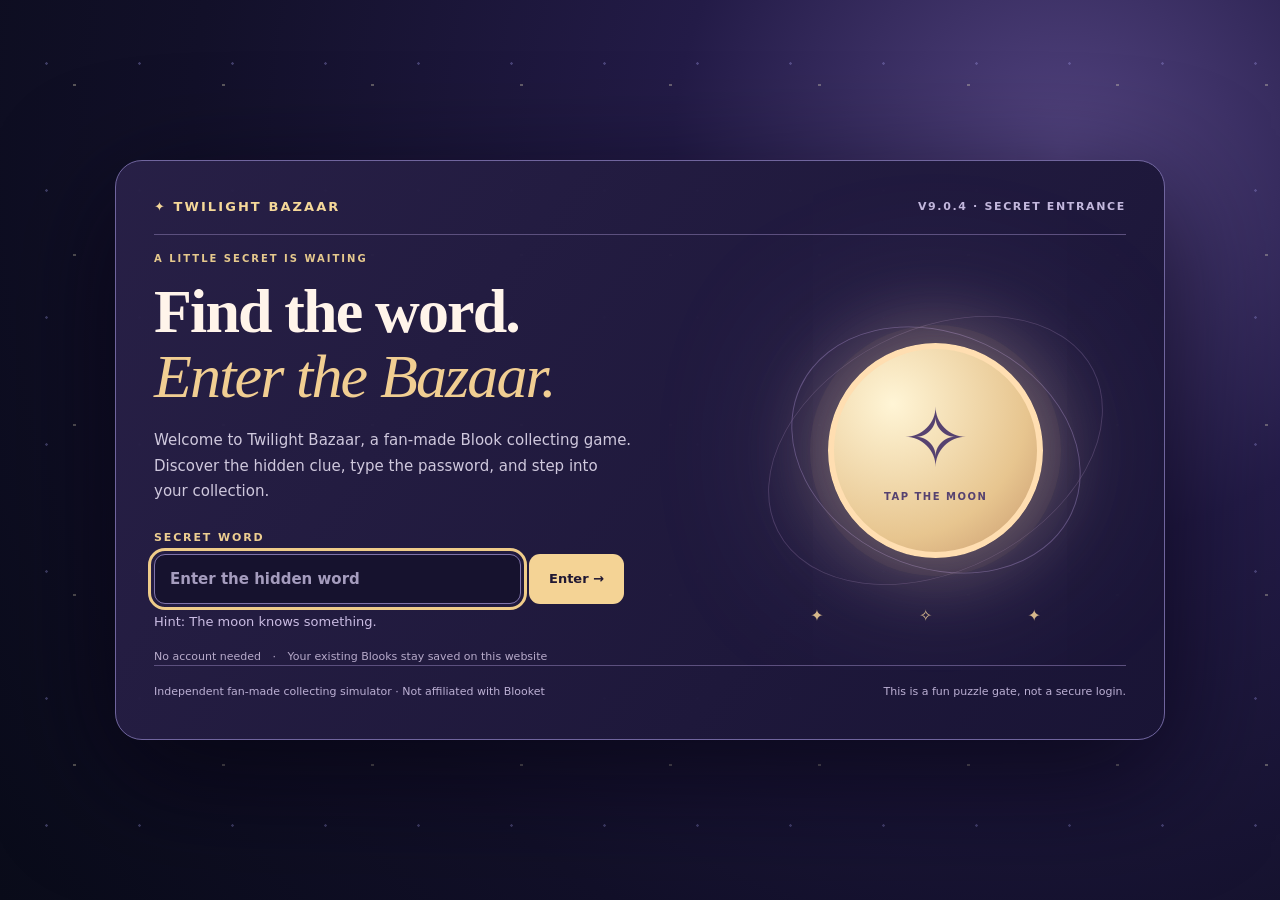
==== commit 1d9faf34: "Add files via upload" ====
--- a/index.html
+++ b/index.html
@@ -5,24 +5,25 @@
   <meta name="viewport" content="width=device-width, initial-scale=1">
   <meta name="theme-color" content="#080f21">
   <meta name="description" content="Twilight Bazaar — an independent, browser-local collectible pack simulator. No account connection.">
-  <title>Twilight Bazaar V9.0 — Fusion Machine</title>
-  <link rel="stylesheet" href="style.css">
-  <link rel="stylesheet" href="gate.css">
-  <link rel="stylesheet" href="v8.css">
-  <link rel="stylesheet" href="v8-gate.css">
-  <link rel="stylesheet" href="v9.css">
-  <script defer src="data.js"></script>
-  <script defer src="app.js"></script>
-  <script defer src="v7.js"></script>
-  <script defer src="gate.js"></script>
-  <script defer src="v8.js"></script>
-  <script defer src="v9.js"></script>
+  <title>Twilight Bazaar V9.0.4 — Any Blook Fusion</title>
+  <link rel="stylesheet" href="style.css?v=90403">
+  <link rel="stylesheet" href="gate.css?v=90403">
+  <link rel="stylesheet" href="v8.css?v=90403">
+  <link rel="stylesheet" href="v8-gate.css?v=90403">
+  <link rel="stylesheet" href="v9.css?v=90403">
+  <script defer src="data.js?v=90403"></script>
+  <script defer src="app.js?v=90403"></script>
+  <script defer src="v7.js?v=90403"></script>
+  <script defer src="gate.js?v=90403"></script>
+  <script defer src="v8.js?v=90403"></script>
+  <script defer src="v9.js?v=90403"></script>
+  <script defer src="image-check.js?v=90403"></script>
 </head>
 <body class="site-locked">
  <section class="entry-screen" id="entry-screen" aria-labelledby="entry-title">
   <div class="entry-stars" aria-hidden="true"></div>
   <main class="entry-card">
-   <div class="entry-topline"><span class="entry-brand">✦ TWILIGHT BAZAAR</span><span class="entry-version">V9.0 · SECRET ENTRANCE</span></div>
+   <div class="entry-topline"><span class="entry-brand">✦ TWILIGHT BAZAAR</span><span class="entry-version">V9.0.4 · SECRET ENTRANCE</span></div>
    <div class="entry-layout">
     <div class="entry-copy">
       <span class="entry-overline">A LITTLE SECRET IS WAITING</span>
@@ -48,79 +49,80 @@
  <div class="ambient ambient-a" aria-hidden="true"></div><div class="ambient ambient-b" aria-hidden="true"></div>
  <div class="app-shell">
   <header class="topbar">
-   <a class="brand" href="#home" aria-label="Twilight Bazaar home"><span class="brand-mark" aria-hidden="true">✦</span><span><strong>Twilight <em>Bazaar</em></strong><small>COLLECTOR ARCADE · <span class="v8-version">V9.0 FUSION LAB</span></small></span></a>
+   <a class="brand" href="#home" aria-label="Twilight Bazaar home"><span class="brand-mark" aria-hidden="true">✦</span><span><strong>Twilight <em>Bazaar</em></strong><small>COLLECTOR ARCADE · <span class="v8-version">V9.0.4 FUSION LAB</span></small></span></a>
    <div class="balances"><div class="wallet"><span class="wallet-icon">✦</span><span><strong id="tokens">0</strong><small>Local tokens</small></span></div><div class="wallet"><span class="wallet-icon shard">◈</span><span><strong id="shards">0</strong><small>Twilight shards</small></span></div></div>
    <button id="entry-lock" class="entry-exit" type="button" title="Return to the entrance">Leave Bazaar ↗</button>
   </header>
   <nav class="tabs" id="nav" aria-label="Main navigation">
-    <button class="active" data-tab="home">Explore</button><button data-tab="packs">Open packs</button><button data-tab="collection">Collection</button><button data-tab="fusion">Fusion Lab <span class="nav-new">NEW</span></button><button data-tab="shop">Special Shop <span class="nav-new">SHOP</span></button><button data-tab="events">Event hall</button><button data-tab="desk">Trade desk <span class="nav-new">TRADE</span></button><button data-tab="progress">Achievements</button><button data-tab="history">Opening history <span class="nav-new">LOG</span></button><button data-tab="market">Night market</button><button data-tab="trade">Trading altar</button><button data-tab="vault">Vault & settings</button><button data-tab="admin">Admin panel</button>
+    <button class="active" data-tab="home">Explore</button><button data-tab="packs">Open packs</button><button data-tab="collection">Collection</button><button data-tab="fusion">Fusion Lab <span class="nav-new">NEW</span></button><button data-tab="shop">Pack Finder <span class="nav-new">PACKS</span></button><button data-tab="events">Event hall</button><button data-tab="desk">Trade desk <span class="nav-new">TRADE</span></button><button data-tab="progress">Achievements</button><button data-tab="history">Opening history <span class="nav-new">LOG</span></button><button data-tab="market">Night market</button><button data-tab="trade">Trading altar</button><button data-tab="vault">Vault & settings</button><button data-tab="admin">Admin panel</button>
   </nav>
   <main>
    <section id="home" class="page active">
-    <div class="hero"><div class="hero-copy"><span class="eyebrow">V9.0 · RARITY FUSION · SAME SAVE</span><h1>Build your dream <em>collection.</em></h1><p>Combine a Rare and an Epic Blook in the new Fusion Machine. Trade two collectibles for one mystery result — with published odds and a chance at a Chroma. Your saves and original pack chances stay the same.</p><div class="hero-actions"><button class="primary big" data-go="packs">Open a pack <span>→</span></button><button class="ghost big" data-go="fusion">Try Fusion Lab ✧</button></div><div class="hero-foot">Independent fan project <span>·</span> No login <span>·</span> No real Blooket tokens</div><div class="v8-hero-metrics"><div class="v8-hero-stat"><strong id="v8-hero-unique">0 / 391</strong><small>discovered</small></div><div class="v8-hero-stat"><strong id="v8-hero-packs">0</strong><small>packs opened</small></div></div></div><div class="hero-scene"><div class="orb"></div><div class="orbit orbit-1"></div><div class="orbit orbit-2"></div><div class="hero-preview" id="hero-preview" aria-label="An available Blook from the collection"></div><span class="scene-spark spark-1">✦</span><span class="scene-spark spark-2">✧</span></div></div>
+    <div class="hero"><div class="hero-copy"><span class="eyebrow">V9.0.4 · ORIGINAL MYSTICALS ONLY</span><h1>Build your dream <em>collection.</em></h1><p>Combine any two Blooks from your collection. Use any two Blooks and add up to three extra Blooks to improve your Legendary and Chroma chances. See all five odds before fusing. Your saves and original pack chances stay the same.</p><div class="hero-actions"><button class="primary big" data-go="packs">Open a pack <span>→</span></button><button class="ghost big" data-go="fusion">Try Fusion Lab ✧</button></div><div class="hero-foot">Independent fan project <span>·</span> No login <span>·</span> No real Blooket tokens</div><div class="v8-hero-metrics"><div class="v8-hero-stat"><strong id="v8-hero-unique">0 / 391</strong><small>discovered</small></div><div class="v8-hero-stat"><strong id="v8-hero-packs">0</strong><small>packs opened</small></div></div></div><div class="hero-scene"><div class="orb"></div><div class="orbit orbit-1"></div><div class="orbit orbit-2"></div><div class="hero-preview" id="hero-preview" aria-label="An available Blook from the collection"></div><span class="scene-spark spark-1">✦</span><span class="scene-spark spark-2">✧</span></div></div>
     <div class="v8-dashboard" aria-label="Your collector dashboard">
       <div class="v8-dash-card"><span class="v8-dash-icon">◈</span><div><strong id="v8-stat-percent">0%</strong><small>Collection complete</small></div></div>
       <div class="v8-dash-card"><span class="v8-dash-icon">✦</span><div><strong id="v8-stat-seals">0</strong><small>Event seals available</small></div></div>
-      <div class="v8-dash-card"><span class="v8-dash-icon">★</span><div><strong id="v8-stat-bonus">0</strong><small>Bonus discoveries</small></div></div>
+      <div class="v8-dash-card"><span class="v8-dash-icon">★</span><div><strong id="v8-stat-bonus">0</strong><small>Legacy bonus finds</small></div></div>
     </div>
-    <div class="v8-pack-head"><div><span class="eyebrow">ORIGINAL PACKS · NEW FUSION LAB</span><h2>Pack wall</h2></div><div class="v8-pack-toolbar"><label class="sr-only" for="v8-pack-search">Search packs</label><input id="v8-pack-search" type="search" placeholder="Search packs…" autocomplete="off"><label class="sr-only" for="v8-pack-category">Filter packs</label><select id="v8-pack-category"><option value="all">All packs</option><option value="paid">50-token packs</option><option value="free">Starter galleries</option></select></div></div>
+    <div class="v8-pack-head"><div><span class="eyebrow">OG, STARTER & ARCHIVE PACKS</span><h2>Pack wall</h2></div><div class="v8-pack-toolbar"><label class="sr-only" for="v8-pack-search">Search packs</label><input id="v8-pack-search" type="search" placeholder="Search packs…" autocomplete="off"><label class="sr-only" for="v8-pack-category">Filter packs</label><select id="v8-pack-category"><option value="all">All packs</option><option value="archive">Archive packs</option><option value="free">Starter packs</option><option value="paid">OG packs</option></select></div></div>
     <div class="featured-packs" id="featured-packs"></div>
-    <div class="info-strip"><span class="bullet-star">✧</span><div><b>V9.0 Fusion Lab now open</b><p>No custom pack artwork needed. Existing Blooks can now be combined for a random prize. Custom packs have been removed from the shop. Older Blooks and save data remain preserved.</p></div></div>
+    <div class="info-strip"><span class="bullet-star">✧</span><div><b>V9.0.4 Fusion Lab now open</b><p>Rare, Ultra, historical, and starter Blooks now live in openable packs. Add extra Blooks to boost fusion odds. Retired custom-pack Blooks and Mysticals are removed from the active game. OG collectibles and saved progress remain.</p></div></div>
    </section>
    <section id="packs" class="page">
     <div class="section-head"><div><span class="eyebrow">FIND YOUR LUCK</span><h2>Open packs</h2></div><p>Exactly 50 local tokens per pack. Bulk opening is available.</p></div>
     <div class="pack-panel">
-     <div class="pack-picker"><label for="pack-select" class="eyebrow">SELECT A PACK</label><select id="pack-select"></select><div class="pack-poster"><div class="poster-aura"></div><div id="pack-poster-art"></div><span class="poster-caption" id="pack-poster-name">Medieval Pack</span></div><div class="price-line"><span>Cost per pack</span><strong>50 ✦</strong></div><label for="buy-amount" class="eyebrow">OPEN HOW MANY?</label><div class="purchase-row"><select id="buy-amount" aria-label="Number of packs to open"><option value="1">1 pack</option><option value="5">5 packs</option><option value="10">10 packs</option><option value="25">35 packs</option><option value="100">100 packs</option></select><strong id="total-cost">50 ✦</strong></div><label for="open-mode" class="eyebrow">OPENING STYLE</label><select id="open-mode" aria-label="Opening animation style"><option value="Classic">Classic · Full reveal</option><option value="Fast">Fast · Short reveal</option><option value="Instant">Instant · All results now</option></select><button class="primary wide" id="open-pack">Open pack →</button><p class="fine-print" id="pack-note">All pulls are local simulation rewards.</p></div>
-     <div class="pack-details"><div class="details-heading"><div><span class="eyebrow">CONTENTS & RARITY</span><h3 id="pack-name">Medieval Pack</h3></div><span class="count-pill" id="pack-count">10 blooks</span></div><div class="odds-scroll" id="odds"></div><p class="fine-print">Pack odds are unchanged. Fusion chances are separate custom Twilight Bazaar rules, not official Blooket probabilities.</p></div>
+     <div class="pack-picker"><label for="pack-select" class="eyebrow">SELECT A PACK</label><select id="pack-select"></select><div class="pack-poster"><div class="poster-aura"></div><div id="pack-poster-art"></div><span class="poster-caption" id="pack-poster-name">Medieval Pack</span></div><div class="price-line"><span>Cost per pack</span><strong>50 ✦</strong></div><label for="buy-amount" class="eyebrow">OPEN HOW MANY?</label><div class="purchase-row"><select id="buy-amount" aria-label="Number of packs to open"><option value="1">1 pack</option><option value="5">5 packs</option><option value="10">10 packs</option><option value="25">25 packs</option><option value="100">100 packs</option></select><strong id="total-cost">50 ✦</strong></div><label for="open-mode" class="eyebrow">OPENING STYLE</label><select id="open-mode" aria-label="Opening animation style"><option value="Classic">Classic · Full reveal</option><option value="Fast">Fast · Short reveal</option><option value="Instant">Instant · All results now</option></select><button class="primary wide" id="open-pack">Open pack →</button><p class="fine-print" id="pack-note">All pulls are local simulation rewards.</p></div>
+     <div class="pack-details"><div class="details-heading"><div><span class="eyebrow">CONTENTS & RARITY</span><h3 id="pack-name">Medieval Pack</h3></div><span class="count-pill" id="pack-count">10 blooks</span></div><div class="odds-scroll" id="odds"></div><p class="fine-print">OG pack odds are unchanged. Archive and starter pack odds are clearly labeled simulator rules; Fusion is separate.</p></div>
     </div>
     <div class="result-zone" id="pull-result" aria-live="polite"><span class="eyebrow">YOUR NEXT DISCOVERY</span><p>The stripes will reveal your next Blook here.</p></div>
    </section>
    <section id="fusion" class="page v9-page">
-    <div class="section-head"><div><span class="eyebrow">V9.0 · A RISKY NEW EXPERIMENT</span><h2>Fusion Machine</h2></div><p>Two Blooks go in. One random existing Blook comes out.</p></div>
-    <div class="v9-lede"><span class="v9-flask">⚗</span><div><b>Rare + Epic → Mystery Reward</b><p>Use <strong>any eligible Rare</strong> and <strong>any eligible Epic</strong> from your inventory. This isn't a hybrid-art generator. Your two inputs will be consumed, and one Blook will be added to your collection. No real-money items.</p></div></div>
+    <div class="section-head"><div><span class="eyebrow">V9.0.4 · ANY TWO BLOOKS</span><h2>Fusion Machine</h2></div><p>Two Blooks go in. Add up to three more to improve high-rarity chances.</p></div>
+    <div class="v9-lede"><span class="v9-flask">⚗</span><div><b>Any 2 Blooks + optional odds boosters → Mystery Reward</b><p>Choose <strong>any two Blooks you own</strong>, even two copies of the same Blook. This isn't a hybrid-art generator. You may sacrifice up to 3 additional Blooks to increase the Legendary and Chroma chances. Every selected ingredient is consumed for one reward. No real-money items.</p></div></div>
     <div class="v9-lab-grid">
       <div class="v9-machine-card">
         <div class="v9-two-inputs">
-          <div class="v9-input"><span class="eyebrow">INGREDIENT 1 · RARE</span><div id="fusion-rare-art" class="v9-ingredient-art"></div><label for="fusion-rare">Choose a Rare</label><select id="fusion-rare"></select><small id="fusion-rare-owned"></small></div>
+          <div class="v9-input"><span class="eyebrow">INGREDIENT 1 · ANY RARITY</span><div id="fusion-rare-art" class="v9-ingredient-art"></div><label for="fusion-rare">Choose first Blook</label><select id="fusion-rare"></select><small id="fusion-rare-owned"></small></div>
           <div class="v9-join" aria-hidden="true">+</div>
-          <div class="v9-input"><span class="eyebrow">INGREDIENT 2 · EPIC</span><div id="fusion-epic-art" class="v9-ingredient-art"></div><label for="fusion-epic">Choose an Epic</label><select id="fusion-epic"></select><small id="fusion-epic-owned"></small></div>
+          <div class="v9-input"><span class="eyebrow">INGREDIENT 2 · ANY RARITY</span><div id="fusion-epic-art" class="v9-ingredient-art"></div><label for="fusion-epic">Choose second Blook</label><select id="fusion-epic"></select><small id="fusion-epic-owned"></small></div>
         </div>
+        <div class="v904-booster-card"><span class="eyebrow">OPTIONAL ODDS BOOSTERS</span><h3>Improve your chances with extra Blooks</h3><p>Choose up to 3 more Blooks. The rarer the extras, the bigger the boost. They are consumed too!</p><div class="v904-booster-list" id="fusion-booster-list"><label>Extra Blook #1<select id="fusion-boost-0"><option value="">No extra Blook</option></select></label><label>Extra Blook #2<select id="fusion-boost-1"><option value="">No extra Blook</option></select></label><label>Extra Blook #3<select id="fusion-boost-2"><option value="">No extra Blook</option></select></label></div><p id="fusion-booster-summary" class="fine-print" aria-live="polite"></p></div>
         <label class="v9-protect"><input type="checkbox" id="fusion-protect" checked> Protect my last copy of each Blook (recommended)</label>
         <p id="fusion-warning" class="v9-warning" role="status"></p>
         <button id="fusion-go" class="primary wide v9-fuse-button">Fuse these Blooks →</button>
         <p class="fine-print">Fusion can give you a Blook of lower rarity. Original pack odds, price, Event Seals and Mystical trials are unchanged.</p>
       </div>
-      <div class="v9-odds-card"><span class="eyebrow">FIVE TRANSPARENT OUTCOMES</span><h3>Rare + Epic reward table</h3><div id="fusion-odds"></div><p class="fine-print">Every outcome selects an existing eligible collectible. “Other Legendary” excludes King. Mysticals, retired gallery-only variants, and unreleased references are excluded. These are Twilight Bazaar-only fusion probabilities.</p></div>
+      <div class="v9-odds-card"><span class="eyebrow">FIVE TRANSPARENT OUTCOMES</span><h3 id="fusion-odds-title">Choose two Blooks</h3><div id="fusion-odds"></div><p class="fine-print">Any owned Blooks may be used as inputs or boosters. Rewards come from existing regular Blooks, never Mysticals, unreleased references, or game-mode-only artwork. Chances are Twilight Bazaar simulator rules and change with input rarities.</p></div>
     </div>
-    <div id="fusion-result" class="v9-fusion-result" aria-live="polite"><span class="eyebrow">YOUR NEXT DISCOVERY</span><p>Choose a Rare and an Epic above to begin.</p></div>
+    <div id="fusion-result" class="v9-fusion-result" aria-live="polite"><span class="eyebrow">YOUR NEXT DISCOVERY</span><p>Choose any two owned Blooks above to begin.</p></div>
     <div class="section-head v9-history-head"><div><span class="eyebrow">YOUR FUSION JOURNAL</span><h2>Fusion history</h2></div><p>Up to 40 recent fusions are included in your local save backup.</p></div>
     <div class="v9-fusion-stats" id="fusion-stats"></div><div id="fusion-history" class="v9-fusion-history"></div>
    </section>
    <section id="collection" class="page">
-    <div class="section-head"><div><span class="eyebrow">YOUR INVENTORY</span><h2>My collection</h2></div><p>See every Blook, check how to obtain it, and track your collection. Special Blooks are always available in the Special Shop.</p></div>
+    <div class="section-head"><div><span class="eyebrow">YOUR INVENTORY</span><h2>My collection</h2></div><p>See every Blook, check how to obtain it, and track your collection. Every Blook has a pack or challenge route; check its obtainment details.</p></div>
     <div class="collection-summary"><div class="stat-card"><span>Unique discovered</span><b id="stat-unique">0</b></div><div class="stat-card"><span>Total collected</span><b id="stat-total">0</b></div><div class="stat-card"><span>Top rarity found</span><b id="stat-top">—</b></div><div class="stat-card"><span>Local resale value*</span><b id="stat-worth">0</b></div></div>
-    <div class="collection-controls"><div class="filter" id="filters"><button class="active" data-filter="All">All</button><button data-filter="Common">Common</button><button data-filter="Uncommon">Uncommon</button><button data-filter="Rare">Rare</button><button data-filter="Epic">Epic</button><button data-filter="Legendary">Legendary</button><button data-filter="Chroma">Chroma</button><button data-filter="Unique">Unique</button><button data-filter="Game Mode">Game Mode</button><button data-filter="Unclassified">Unclassified</button><button data-filter="Mystical">Mystical</button></div><label class="source-label"><span class="sr-only">Filter Blook source</span><select id="source-filter" aria-label="Filter source"><option value="All">All sources</option><option value="Pack">Pack contents</option><option value="Starter">Starter & colors</option><option value="Seasonal">Seasonal</option><option value="Event">Event rewards</option><option value="Retired">Retired</option><option value="Unique">Unique</option><option value="Pack archive">Pack archive</option><option value="Mystical">Mystical</option><option value="Unreleased">Unreleased</option><option value="Game Mode">Game-mode appearances</option></select></label><label class="source-label"><span class="sr-only">Sort collection</span><select id="collection-sort" aria-label="Sort collection"><option value="name">Name A–Z</option><option value="rarity">Rarity first</option><option value="owned">Most owned</option><option value="duplicates">Most duplicates</option></select></label><label class="search-label"><span class="sr-only">Search collection</span><input id="collection-search" placeholder="Search Blooks..." type="search"></label></div><div class="collection-switches"><label><input type="checkbox" id="only-owned"> Only my Blooks</label><label><input type="checkbox" id="only-faves"> Favorites only</label><small>*Local simulator resale prices only; not actual Blooket values.</small></div><p class="catalog-help">Click <strong>How to obtain</strong> on any Blook. All special archive and game-mode-only appearances are in the Special Shop; the five Mysticals use trials. Each detail panel explains the simulator method and original context.</p><div id="collection-grid" class="cards collection-grid"></div>
+    <div class="collection-controls"><div class="filter" id="filters"><button class="active" data-filter="All">All</button><button data-filter="Common">Common</button><button data-filter="Uncommon">Uncommon</button><button data-filter="Rare">Rare</button><button data-filter="Epic">Epic</button><button data-filter="Legendary">Legendary</button><button data-filter="Chroma">Chroma</button><button data-filter="Unique">Unique</button><button data-filter="Game Mode">Game Mode</button><button data-filter="Unclassified">Unclassified</button><button data-filter="Mystical">Mystical</button></div><label class="source-label"><span class="sr-only">Filter Blook source</span><select id="source-filter" aria-label="Filter source"><option value="All">All sources</option><option value="Pack">Pack contents</option><option value="Starter">Starter & colors</option><option value="Seasonal">Seasonal</option><option value="Event">Event rewards</option><option value="Retired">Retired</option><option value="Unique">Unique</option><option value="Pack archive">Pack archive</option><option value="Mystical">Mystical</option><option value="Unreleased">Unreleased</option><option value="Game Mode">Game-mode appearances</option></select></label><label class="source-label"><span class="sr-only">Sort collection</span><select id="collection-sort" aria-label="Sort collection"><option value="name">Name A–Z</option><option value="rarity">Rarity first</option><option value="owned">Most owned</option><option value="duplicates">Most duplicates</option></select></label><label class="search-label"><span class="sr-only">Search collection</span><input id="collection-search" placeholder="Search Blooks..." type="search"></label></div><div class="collection-switches"><label><input type="checkbox" id="only-owned"> Only my Blooks</label><label><input type="checkbox" id="only-faves"> Favorites only</label><small>*Local simulator resale prices only; not actual Blooket values.</small></div><p class="catalog-help">Click <strong>How to obtain</strong> on any Blook. Starter, historical, rare, ultra, and game-mode finds now have named pack routes; the five original Mysticals use trials. Each detail panel explains the simulator method and original context.</p><div id="collection-grid" class="cards collection-grid"></div>
    </section>
 
    <section id="shop" class="page">
-    <div class="shop-hero"><div><span class="eyebrow">V8 · ALL SPECIALS, ALWAYS AVAILABLE</span><h2>The Special Shop</h2><p>Collect every non-Mystical seasonal, retired, event, Unique, and archival Blook here. No rotation to wait for. Prices and availability are <strong>Twilight Bazaar-only rules</strong>, not official Blooket offers.</p></div><div class="shop-wallet"><small>YOUR TOKENS</small><strong id="shop-wallet">0</strong><small>All purchases are local-only</small></div></div>
-    <div class="shop-tools"><label><span class="sr-only">Search Special Shop</span><input id="shop-search" type="search" placeholder="Find a special Blook..."></label><label><span class="sr-only">Special Shop category</span><select id="shop-filter"><option value="All">All special Blooks</option><option value="Seasonal">Seasonal</option><option value="Event">Event rewards</option><option value="Retired">Retired</option><option value="Unique">Unique</option><option value="Pack archive">Pack archive</option><option value="Unreleased">Historical / unreleased</option><option value="Game Mode">Game-mode-only forms</option><option value="Starter">Free starters</option></select></label><label><input type="checkbox" id="shop-missing"> Missing only</label></div>
-    <p class="shop-clarification">Game-mode variants are <strong>not official collectible Blooks</strong>; base OG art previews are labeled. Mysticals remain in <strong>Event Hall → Mystical Trials</strong>, not Fusion. Unreleased references are available <strong>only in this fan simulator</strong>; this does not make them official Blooket releases.</p>
+    <div class="shop-hero"><div><span class="eyebrow">V9.0.4 · FINDS BELONG IN PACKS</span><h2>Archive Pack Finder</h2><p>All historical finds now belong to openable 50-token packs. Browse them here and jump straight to the right pack. These archive packs and odds exist only in Twilight Bazaar.</p></div><div class="shop-wallet"><small>YOUR TOKENS</small><strong id="shop-wallet">0</strong><small>All packs use virtual tokens</small></div></div>
+    <div class="shop-tools"><label><span class="sr-only">Search Special Shop</span><input id="shop-search" type="search" placeholder="Find a special Blook..."></label><label><span class="sr-only">Special Shop category</span><select id="shop-filter"><option value="All">All archive Blooks</option><option value="Seasonal">Seasonal</option><option value="Event">Event rewards</option><option value="Retired">Retired</option><option value="Unique">Unique</option><option value="Pack archive">Pack archive</option><option value="Unreleased">Historical / unreleased</option><option value="Game Mode">Game-mode-only forms</option><option value="Starter">Starter</option></select></label><label><input type="checkbox" id="shop-missing"> Missing only</label></div>
+    <p class="shop-clarification">Historical, contest, and game-mode Blooks in these packs are <strong>simulator collectibles</strong>, not official Market releases. The five original Mysticals still require <strong>Event Hall trials</strong>.</p>
     <div id="shop-stats" class="shop-statline"></div><div class="shop-grid" id="shop-grid"></div>
    </section>
    <section id="events" class="page">
     <div class="event-hero">
-      <div><span class="eyebrow">THE TWILIGHT CHRONICLES · V4</span><h2>Earn the extraordinary.</h2><p>Complete daily quests, unlock historical event Blooks, and challenge the eight Mystical trials. These are <strong>Twilight Bazaar-only rules</strong>, not official Blooket events.</p></div>
-      <div class="event-overview"><div><small>EVENT SEALS</small><strong id="event-seals">0</strong><span>One seal per 10 paid packs, plus daily missions</span></div><div><small>MYSTICALS UNLOCKED</small><strong id="trial-count">0 / 8</strong><span>Each one can be claimed once</span></div></div>
+      <div><span class="eyebrow">THE TWILIGHT CHRONICLES · V4</span><h2>Earn the extraordinary.</h2><p>Complete daily quests, unlock historical event Blooks, and challenge the five original Mystical trials. These are <strong>Twilight Bazaar-only rules</strong>, not official Blooket events.</p></div>
+      <div class="event-overview"><div><small>EVENT SEALS</small><strong id="event-seals">0</strong><span>One seal per 10 paid packs, plus daily missions</span></div><div><small>MYSTICALS UNLOCKED</small><strong id="trial-count">0 / 5</strong><span>Each one can be claimed once</span></div></div>
     </div>
     <div class="section-head"><div><span class="eyebrow">DAILY CHALLENGES · UTC RESET</span><h2>Today's missions</h2></div><p id="mission-date">Resets daily at 00:00 UTC</p></div>
     <div id="daily-missions" class="mission-grid"></div>
     <div class="event-rule-note">Keep rewards in your local collection. The daily mission and event-seal counters begin when you first play v4; old v3 inventory and currency are preserved.</div>
-    <div class="section-head"><div><span class="eyebrow">EIGHT PERMANENT CHALLENGES</span><h2>Mystical trials</h2></div><p>Open themed packs, own the required Legendary, and spend event seals. Original OG pack odds are unchanged; three new Mysticals have their own trials.</p></div>
+    <div class="section-head"><div><span class="eyebrow">FIVE PERMANENT CHALLENGES</span><h2>Mystical trials</h2></div><p>Open themed packs, own the required Legendary, and spend event seals. Original OG pack odds are unchanged; only the five original Mysticals are awarded by trials.</p></div>
     <div id="mystical-trials" class="trial-grid"></div>
-    <div class="section-head"><div><span class="eyebrow">ROTATING LOCAL REWARDS</span><h2>Archive exchange</h2></div><p id="archive-reset">Four optional rotating discounts; every special Blook is permanently available in the Special Shop</p></div>
+    <div class="section-head"><div><span class="eyebrow">ROTATING LOCAL REWARDS</span><h2>Archive exchange</h2></div><p id="archive-reset">Four optional rotating offers; other archival finds are in named packs</p></div>
     <div id="archive-offers" class="cards archive-grid"></div>
-    <p class="catalog-help">Archive exchange deals rotate daily (UTC), but you never need to wait: every non-Mystical special Blook is always available in the V7 Special Shop. Original Twilight Bazaar artwork is included locally; OG image links load remotely where available.</p>
+    <p class="catalog-help">Archive exchange deals rotate daily (UTC). Every non-Mystical archive collectible is now also found in an openable pack. Original Twilight Bazaar artwork is included locally; OG image links load remotely where available.</p>
    </section>
    <section id="desk" class="page">
      <div class="desk-hero"><div><span class="eyebrow">V5 · THE TRADING FLOOR</span><h2>Trade with the night market.</h2><p>Build an offer and see whether a simulated partner accepts. No live players or Blooket account connections; every exchange is local to your collection.</p><button class="ghost" data-go="collection">Browse my collection →</button></div><div class="desk-counter"><b>⇄</b><span id="trade-count">0 simulated trades completed</span><small id="trade-date">UTC</small></div></div>
@@ -131,12 +133,12 @@
      <div class="event-rule-note">You cannot trade event rewards, Uniques, or Mysticals. This prevents trades from bypassing the v4 Event Hall challenges. Partner stock resets daily. Values are custom simulator scores—not official Blooket trading prices.</div>
    </section>
    <section id="progress" class="page">
-     <div class="progress-hero"><div><span class="eyebrow">V5 · YOUR LEGACY</span><h2>A collector's journey.</h2><p>Claim one-time rewards as your collection grows, your packs open, and your trades succeed.</p></div><div class="progress-hero-panel"><strong id="progress-count">0 / 430 discovered</strong><div id="progress-overall"></div><small>V7: all historical references are obtainable in the simulator Special Shop and count toward completion.</small></div></div>
+     <div class="progress-hero"><div><span class="eyebrow">V5 · YOUR LEGACY</span><h2>A collector's journey.</h2><p>Claim one-time rewards as your collection grows, your packs open, and your trades succeed.</p></div><div class="progress-hero-panel"><strong id="progress-count">0 / 391 discovered</strong><div id="progress-overall"></div><small>Every non-Mystical entry is now obtainable through a pack; original Mysticals still require trials.</small></div></div>
      <div class="section-head"><div><span class="eyebrow">CHALLENGES</span><h2>Achievements</h2></div><p>Each reward is claimable once per saved collection.</p></div><div id="achievement-list" class="milestone-grid"></div>
      <div class="section-head"><div><span class="eyebrow">COLLECTION COMPLETION</span><h2>Milestone rewards</h2></div><p>Complete 25%, 50%, 75%, and 100% of the archive.</p></div><div id="milestone-list" class="milestone-grid"></div>
    </section>
    <section id="history" class="page">
-    <div class="section-head"><div><span class="eyebrow">V6 · REVISIT YOUR PULLS</span><h2>Opening history</h2></div><p>Last 30 sessions saved on this browser, now including V7 bonus pulls. History begins with V6.</p></div>
+    <div class="section-head"><div><span class="eyebrow">V6 · REVISIT YOUR PULLS</span><h2>Opening history</h2></div><p>Last 30 sessions saved on this browser, including earlier V7 legacy bonus history. History begins with V6.</p></div>
     <div class="history-stat-grid" id="opening-stats"></div>
     <div class="history-list" id="opening-history"></div>
     <p class="fine-print">Previously opened V5 packs still count toward Event Hall progress, but older individual pulls cannot be reconstructed. History is stored locally and included in your JSON backup.</p>
@@ -148,7 +150,7 @@
    <section id="trade" class="page"><div class="section-head"><div><span class="eyebrow">TRADE YOUR EXTRAS</span><h2>Trading altar</h2></div><p>Custom trades and shards, separate from Blooket.</p></div><div id="recipes" class="cards"></div></section>
    <section id="admin" class="page v9-page">
     <div class="section-head"><div><span class="eyebrow">LOCAL SIMULATOR CONTROLS</span><h2>Admin panel</h2></div><p>Adjust this browser's Twilight Bazaar save.</p></div>
-    <div class="v9-admin-gate" id="admin-gate"><h3>Enter admin password</h3><p>This only hides the controls from casual visitors. GitHub Pages is static: the password and local save can be inspected or modified, so this is <strong>not secure authentication</strong>.</p><form id="admin-login" autocomplete="off"><label for="admin-pass">Admin password</label><div class="v9-admin-login-row"><input id="admin-pass" type="password" autocomplete="off" placeholder="Enter password" required><button type="submit" class="primary">Unlock admin tools</button></div><span id="admin-login-status" role="status"></span></form></div>
+    <div class="v9-admin-gate" id="admin-gate"><h3>Enter admin password</h3><p>This only hides the controls from casual visitors. GitHub Pages is static: the password and local save can be inspected or modified, so this is <strong>not secure authentication</strong>.</p><form id="admin-login" autocomplete="off"><label for="admin-pass">Admin password</label><div class="v9-admin-login-row"><input id="admin-pass" type="password" autocomplete="off" autocapitalize="none" spellcheck="false" placeholder="Enter password" required><button type="submit" class="primary">Unlock admin tools</button></div><label class="v9-admin-show"><input id="admin-show-password" type="checkbox"> Show password while typing</label><span id="admin-login-status" role="status" aria-live="polite"></span></form></div>
     <div id="admin-tools" class="v9-admin-tools" hidden><div class="v9-admin-toolbar"><p><strong>Admin controls unlocked in this tab.</strong> All changes apply only to this browser's local save, not other players' data.</p><button id="admin-lock">Lock panel</button></div>
       <div class="v9-admin-cards">
         <div class="settings-card"><span class="eyebrow">BALANCES</span><h3>Set wallet amounts</h3><label for="admin-tokens">Tokens</label><input id="admin-tokens" type="number" min="0" max="1000000000" step="1"><label for="admin-shards">Twilight Shards</label><input id="admin-shards" type="number" min="0" max="1000000000" step="1"><label for="admin-seals">Event Seals</label><input id="admin-seals" type="number" min="0" max="1000000000" step="1"><button id="admin-save-balances" class="primary wide">Save balances</button></div>
@@ -162,6 +164,7 @@
       <div class="settings-card"><span class="eyebrow">SHARDS</span><h3>Salvage duplicates</h3><p>Trade spare Uncommon and Rare Blooks for Twilight Shards; always keep one copy.</p><button id="salvage">Salvage spare Blooks</button><p class="fine-print">Uncommon: 15 shards · Rare: 45 shards</p></div>
       <div class="settings-card"><span class="eyebrow">MOVE YOUR COLLECTION</span><h3>Backup and restore</h3><p>Export a JSON backup, or import a backup from the earlier Chrome extension.</p><button id="export">Export save</button><label class="file-button">Import save <input type="file" accept="application/json,.json" id="import"></label></div>
       <div class="settings-card"><span class="eyebrow">ARTWORK OPTIONS</span><h3>Fix a missing image</h3><p>Official image links may be unavailable. Set a working image URL for any Blook you have permission to use.</p><label class="sr-only" for="art-blook">Select Blook</label><select id="art-blook"></select><label class="sr-only" for="art-url">Image URL</label><input id="art-url" type="url" placeholder="https://.../image.svg"><div class="inline-actions"><button id="save-art">Save image URL</button><button id="clear-art">Clear override</button></div></div>
+      <div class="settings-card artwork-doctor"><span class="eyebrow">IMAGE CHECKER · V9.0.4</span><h3>Find missing Blook pictures</h3><p>Images load from external Blooket-hosted links. Check which artwork actually loads on your device; missing links cannot be fixed by refreshing or uploading more files.</p><label for="image-check-scope">Choose what to check</label><select id="image-check-scope"><option value="owned">My owned Blooks</option><option value="packs">All pack Blooks</option><option value="all">Every Blook (including archives)</option></select><div class="inline-actions"><button id="image-check-start" class="primary">Check pictures</button><button id="image-check-stop" disabled>Stop</button><button id="image-copy-report" disabled>Copy missing list</button></div><p id="image-check-status" class="fine-print" aria-live="polite">Choose a group and click Check pictures.</p><div id="image-check-results" class="image-check-results"></div><p class="fine-print">For missing variants and unreleased Blooks, no verified art may exist. No fake replacements are used. Select a reported Blook to put it in the image URL editor above.</p></div>
       <div class="settings-card danger"><span class="eyebrow">START AGAIN</span><h3>Reset collection</h3><p>Erase local tokens, pulls and market history. Export a backup first if you want to keep them.</p><button id="reset">Reset progress</button></div>
       <div class="settings-card"><span class="eyebrow">IMPORTANT DETAILS</span><h3>Independent simulation</h3><p>No Blooket account access, no live syncing, and no real rewards. Saved data is local to this browser and web address.</p><p class="fine-print">Original Blooket images remain the property of their rights holder. Public publication or redistribution may require permission.</p></div>
     </div>
--- a/v9.css
+++ b/v9.css
@@ -12,3 +12,27 @@
 @media(max-width:520px){.v9-machine-card,.v9-odds-card,.v9-admin-gate{padding:15px}.v9-lede{padding:14px;align-items:flex-start}.v9-flask{font-size:32px}.v9-two-inputs{gap:6px;grid-template-columns:minmax(0,1fr) 18px minmax(0,1fr)}.v9-ingredient-art{min-height:115px}.v9-ingredient-art .art{width:100px;height:100px}.v9-join{font-size:20px}.v9-input select{font-size:12px;padding:9px 4px}.v9-fusion-stats{gap:8px}.v9-admin-login-row,.v9-admin-toolbar{flex-direction:column;align-items:stretch}}
 
 .v9-legacy-toggle{display:flex;gap:10px;align-items:center;margin:16px 0;font-weight:750}.v9-legacy-toggle input{width:18px;height:18px;accent-color:#8a80e7}
+/* V9.0.1 usability fixes: visible password control, stable labels and status messages. */
+.v9-admin-show{display:flex!important;align-items:center;gap:9px;color:#d8e2ff;font-weight:550!important}
+.v9-admin-show input{width:18px!important;min-width:18px!important;accent-color:#9c8cff}
+#admin-login-status{display:block;min-height:19px;color:#ffc3ad}
+.v9-odds-card h3{line-height:1.3;margin-bottom:22px}
+
+/* V9.0.3 image audit: unobtrusive, honest missing-art treatment. */
+.image-error{display:grid;place-items:center;min-height:38px;max-width:100%;padding:5px;background:repeating-linear-gradient(135deg,#251e37,#251e37 9px,#2b233e 9px,#2b233e 18px);border:1px dashed #857498;border-radius:9px;color:#d8c9e9;text-align:center;font:700 10px/1.4 'DM Sans',sans-serif;overflow-wrap:anywhere}
+.art .image-error[hidden]{display:none}
+.art .variant-note[hidden]{display:none}
+.art .image-error:not([hidden]){width:100%;height:100%;}
+.artwork-doctor{grid-column:1/-1}
+.artwork-doctor label{display:block;font-size:12px;color:#dbccec;margin:12px 0 8px}
+.artwork-doctor .inline-actions{display:flex;flex-wrap:wrap;gap:8px;margin:14px 0}
+.image-check-results{display:flex;flex-wrap:wrap;gap:7px;max-height:280px;overflow-y:auto;padding:4px 0}
+.image-check-results button{font-size:12px;padding:8px 10px;text-align:left;border-radius:8px;border-color:#8c6272;background:#302238}
+.image-check-results button:hover{background:#533451}
+
+/* V9.0.4 configurable fusion odds boosts */
+.v904-booster-card{margin:14px 0;padding:14px;border:1px solid var(--border,#cbd5e1);border-radius:15px;background:rgba(91,88,184,.08)}
+.v904-booster-card h3{margin:4px 0;font-size:1.03rem}.v904-booster-card p{margin:7px 0 12px;line-height:1.45}
+.v904-booster-list{display:grid;grid-template-columns:repeat(3,minmax(0,1fr));gap:10px}.v904-booster-list label{font-size:.82rem;font-weight:600;display:grid;gap:5px}
+.v904-booster-list select{width:100%;min-width:0;padding:10px 7px;border:1px solid #94a3b8;border-radius:9px;background:var(--panel,#fff);color:inherit}
+@media(max-width:720px){.v904-booster-list{grid-template-columns:1fr}}
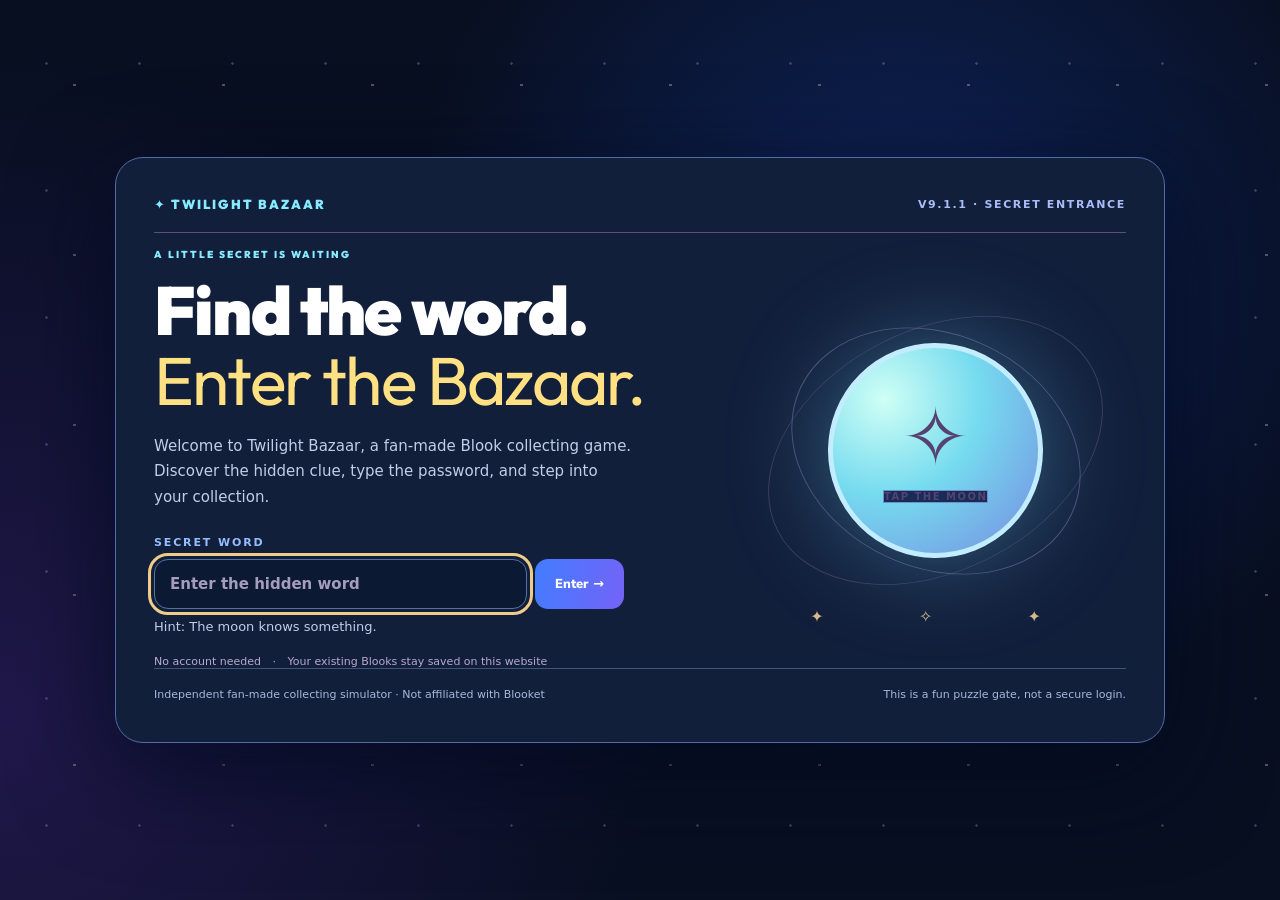
==== commit 9f97906c: "Add files via upload" ====
--- a/index.html
+++ b/index.html
@@ -5,25 +5,27 @@
   <meta name="viewport" content="width=device-width, initial-scale=1">
   <meta name="theme-color" content="#080f21">
   <meta name="description" content="Twilight Bazaar — an independent, browser-local collectible pack simulator. No account connection.">
-  <title>Twilight Bazaar V9.0.4 — Any Blook Fusion</title>
-  <link rel="stylesheet" href="style.css?v=90403">
-  <link rel="stylesheet" href="gate.css?v=90403">
-  <link rel="stylesheet" href="v8.css?v=90403">
-  <link rel="stylesheet" href="v8-gate.css?v=90403">
-  <link rel="stylesheet" href="v9.css?v=90403">
-  <script defer src="data.js?v=90403"></script>
-  <script defer src="app.js?v=90403"></script>
-  <script defer src="v7.js?v=90403"></script>
-  <script defer src="gate.js?v=90403"></script>
-  <script defer src="v8.js?v=90403"></script>
-  <script defer src="v9.js?v=90403"></script>
-  <script defer src="image-check.js?v=90403"></script>
+  <title>Twilight Bazaar V9.1.1 — Shiny Surge + Fusion Reborn</title>
+  <link rel="stylesheet" href="style.css?v=91102">
+  <link rel="stylesheet" href="gate.css?v=91102">
+  <link rel="stylesheet" href="v8.css?v=91102">
+  <link rel="stylesheet" href="v8-gate.css?v=91102">
+  <link rel="stylesheet" href="v9.css?v=91102">
+  <link rel="stylesheet" href="v91.css?v=91102">
+  <script defer src="data.js?v=91102"></script>
+  <script defer src="app.js?v=91102"></script>
+  <script defer src="v7.js?v=91102"></script>
+  <script defer src="gate.js?v=91102"></script>
+  <script defer src="v8.js?v=91102"></script>
+  <script defer src="v9.js?v=91102"></script>
+  <script defer src="image-check.js?v=91102"></script>
+  <script defer src="v91.js?v=91102"></script>
 </head>
 <body class="site-locked">
  <section class="entry-screen" id="entry-screen" aria-labelledby="entry-title">
   <div class="entry-stars" aria-hidden="true"></div>
   <main class="entry-card">
-   <div class="entry-topline"><span class="entry-brand">✦ TWILIGHT BAZAAR</span><span class="entry-version">V9.0.4 · SECRET ENTRANCE</span></div>
+   <div class="entry-topline"><span class="entry-brand">✦ TWILIGHT BAZAAR</span><span class="entry-version">V9.1.1 · SECRET ENTRANCE</span></div>
    <div class="entry-layout">
     <div class="entry-copy">
       <span class="entry-overline">A LITTLE SECRET IS WAITING</span>
@@ -49,16 +51,16 @@
  <div class="ambient ambient-a" aria-hidden="true"></div><div class="ambient ambient-b" aria-hidden="true"></div>
  <div class="app-shell">
   <header class="topbar">
-   <a class="brand" href="#home" aria-label="Twilight Bazaar home"><span class="brand-mark" aria-hidden="true">✦</span><span><strong>Twilight <em>Bazaar</em></strong><small>COLLECTOR ARCADE · <span class="v8-version">V9.0.4 FUSION LAB</span></small></span></a>
+   <a class="brand" href="#home" aria-label="Twilight Bazaar home"><span class="brand-mark" aria-hidden="true">✦</span><span><strong>Twilight <em>Bazaar</em></strong><small>COLLECTOR ARCADE · <span class="v8-version">V9.1.1 SHINY SURGE</span></small></span></a>
    <div class="balances"><div class="wallet"><span class="wallet-icon">✦</span><span><strong id="tokens">0</strong><small>Local tokens</small></span></div><div class="wallet"><span class="wallet-icon shard">◈</span><span><strong id="shards">0</strong><small>Twilight shards</small></span></div></div>
    <button id="entry-lock" class="entry-exit" type="button" title="Return to the entrance">Leave Bazaar ↗</button>
   </header>
   <nav class="tabs" id="nav" aria-label="Main navigation">
-    <button class="active" data-tab="home">Explore</button><button data-tab="packs">Open packs</button><button data-tab="collection">Collection</button><button data-tab="fusion">Fusion Lab <span class="nav-new">NEW</span></button><button data-tab="shop">Pack Finder <span class="nav-new">PACKS</span></button><button data-tab="events">Event hall</button><button data-tab="desk">Trade desk <span class="nav-new">TRADE</span></button><button data-tab="progress">Achievements</button><button data-tab="history">Opening history <span class="nav-new">LOG</span></button><button data-tab="market">Night market</button><button data-tab="trade">Trading altar</button><button data-tab="vault">Vault & settings</button><button data-tab="admin">Admin panel</button>
+    <button class="active" data-tab="home">Explore</button><button data-tab="packs">Open packs</button><button data-tab="collection">Collection</button><button data-tab="fusion">Fusion Lab</button><button data-tab="shiny">Shiny Forge <span class="nav-new">NEW</span></button><button data-tab="shop">Pack Finder <span class="nav-new">PACKS</span></button><button data-tab="events">Event hall</button><button data-tab="desk">Trade desk <span class="nav-new">TRADE</span></button><button data-tab="progress">Achievements</button><button data-tab="history">Opening history <span class="nav-new">LOG</span></button><button data-tab="market">Night market</button><button data-tab="trade">Trading altar</button><button data-tab="vault">Vault & settings</button><button data-tab="admin">Admin panel</button>
   </nav>
   <main>
    <section id="home" class="page active">
-    <div class="hero"><div class="hero-copy"><span class="eyebrow">V9.0.4 · ORIGINAL MYSTICALS ONLY</span><h1>Build your dream <em>collection.</em></h1><p>Combine any two Blooks from your collection. Use any two Blooks and add up to three extra Blooks to improve your Legendary and Chroma chances. See all five odds before fusing. Your saves and original pack chances stay the same.</p><div class="hero-actions"><button class="primary big" data-go="packs">Open a pack <span>→</span></button><button class="ghost big" data-go="fusion">Try Fusion Lab ✧</button></div><div class="hero-foot">Independent fan project <span>·</span> No login <span>·</span> No real Blooket tokens</div><div class="v8-hero-metrics"><div class="v8-hero-stat"><strong id="v8-hero-unique">0 / 391</strong><small>discovered</small></div><div class="v8-hero-stat"><strong id="v8-hero-packs">0</strong><small>packs opened</small></div></div></div><div class="hero-scene"><div class="orb"></div><div class="orbit orbit-1"></div><div class="orbit orbit-2"></div><div class="hero-preview" id="hero-preview" aria-label="An available Blook from the collection"></div><span class="scene-spark spark-1">✦</span><span class="scene-spark spark-2">✧</span></div></div>
+    <div class="hero"><div class="hero-copy"><span class="eyebrow">V9.1.1 · ORIGINAL MYSTICALS ONLY</span><h1>Build your dream <em>collection.</em></h1><p>Collect Shiny versions of existing Blooks from any pack, or forge them from duplicates and shards. Fusion has sensible high-tier rewards. See all five odds before fusing. Your saves and original pack chances stay the same.</p><div class="hero-actions"><button class="primary big" data-go="packs">Open a pack <span>→</span></button><button class="ghost big" data-go="shiny">See the Shiny Forge ✧</button></div><div class="hero-foot">Independent fan project <span>·</span> No login <span>·</span> No real Blooket tokens</div><div class="v8-hero-metrics"><div class="v8-hero-stat"><strong id="v8-hero-unique">0 / 391</strong><small>discovered</small></div><div class="v8-hero-stat"><strong id="v8-hero-packs">0</strong><small>packs opened</small></div></div></div><div class="hero-scene"><div class="orb"></div><div class="orbit orbit-1"></div><div class="orbit orbit-2"></div><div class="hero-preview" id="hero-preview" aria-label="An available Blook from the collection"></div><span class="scene-spark spark-1">✦</span><span class="scene-spark spark-2">✧</span></div></div>
     <div class="v8-dashboard" aria-label="Your collector dashboard">
       <div class="v8-dash-card"><span class="v8-dash-icon">◈</span><div><strong id="v8-stat-percent">0%</strong><small>Collection complete</small></div></div>
       <div class="v8-dash-card"><span class="v8-dash-icon">✦</span><div><strong id="v8-stat-seals">0</strong><small>Event seals available</small></div></div>
@@ -66,7 +68,7 @@
     </div>
     <div class="v8-pack-head"><div><span class="eyebrow">OG, STARTER & ARCHIVE PACKS</span><h2>Pack wall</h2></div><div class="v8-pack-toolbar"><label class="sr-only" for="v8-pack-search">Search packs</label><input id="v8-pack-search" type="search" placeholder="Search packs…" autocomplete="off"><label class="sr-only" for="v8-pack-category">Filter packs</label><select id="v8-pack-category"><option value="all">All packs</option><option value="archive">Archive packs</option><option value="free">Starter packs</option><option value="paid">OG packs</option></select></div></div>
     <div class="featured-packs" id="featured-packs"></div>
-    <div class="info-strip"><span class="bullet-star">✧</span><div><b>V9.0.4 Fusion Lab now open</b><p>Rare, Ultra, historical, and starter Blooks now live in openable packs. Add extra Blooks to boost fusion odds. Retired custom-pack Blooks and Mysticals are removed from the active game. OG collectibles and saved progress remain.</p></div></div>
+    <div class="info-strip"><span class="bullet-star">✧</span><div><b>V9.1.1 Shiny Surge + Fusion Reborn</b><p>Rare, Ultra, historical, and starter Blooks have openable packs. Find Shiny variants inside regular packs or forge a Shiny of a favorite Blook; fusion rewards are rebalanced. Retired custom-pack Blooks and Mysticals are removed from the active game. OG collectibles and saved progress remain.</p></div></div>
    </section>
    <section id="packs" class="page">
     <div class="section-head"><div><span class="eyebrow">FIND YOUR LUCK</span><h2>Open packs</h2></div><p>Exactly 50 local tokens per pack. Bulk opening is available.</p></div>
@@ -77,8 +79,8 @@
     <div class="result-zone" id="pull-result" aria-live="polite"><span class="eyebrow">YOUR NEXT DISCOVERY</span><p>The stripes will reveal your next Blook here.</p></div>
    </section>
    <section id="fusion" class="page v9-page">
-    <div class="section-head"><div><span class="eyebrow">V9.0.4 · ANY TWO BLOOKS</span><h2>Fusion Machine</h2></div><p>Two Blooks go in. Add up to three more to improve high-rarity chances.</p></div>
-    <div class="v9-lede"><span class="v9-flask">⚗</span><div><b>Any 2 Blooks + optional odds boosters → Mystery Reward</b><p>Choose <strong>any two Blooks you own</strong>, even two copies of the same Blook. This isn't a hybrid-art generator. You may sacrifice up to 3 additional Blooks to increase the Legendary and Chroma chances. Every selected ingredient is consumed for one reward. No real-money items.</p></div></div>
+    <div class="section-head"><div><span class="eyebrow">V9.1.1 · FUSION REBORN</span><h2>Fusion Machine</h2></div><p>Two Blooks go in. Add extra Blooks to raise your odds, or choose Jackpot mode for a riskier draw.</p></div>
+    <div class="v9-lede"><span class="v9-flask">⚗</span><div><b>Any 2 regular Blooks + optional boosters → Mystery Reward</b><p>Choose <strong>any two regular Blooks you own</strong>, even two copies of the same Blook. Mysticals and Shinies cannot be accidentally consumed. This isn't a hybrid-art generator. You may sacrifice up to 3 additional Blooks to increase the Legendary and Chroma chances. Every selected ingredient is consumed for one reward. No real-money items.</p></div></div>
     <div class="v9-lab-grid">
       <div class="v9-machine-card">
         <div class="v9-two-inputs">
@@ -86,17 +88,32 @@
           <div class="v9-join" aria-hidden="true">+</div>
           <div class="v9-input"><span class="eyebrow">INGREDIENT 2 · ANY RARITY</span><div id="fusion-epic-art" class="v9-ingredient-art"></div><label for="fusion-epic">Choose second Blook</label><select id="fusion-epic"></select><small id="fusion-epic-owned"></small></div>
         </div>
+        <div class="v905-mode-card"><label for="fusion-risk"><strong>Choose your fusion style</strong></label><select id="fusion-risk" aria-label="Fusion risk mode"><option value="balanced">Balanced — better odds for mid-tier rewards</option><option value="jackpot">Jackpot — stronger Chroma odds, less chance of other rewards</option></select><p>All five actual outcomes appear before you fuse. Jackpot trades some lower-tier weight for a better Chroma chance; high-tier fusions have protected rarity floors.</p></div>
         <div class="v904-booster-card"><span class="eyebrow">OPTIONAL ODDS BOOSTERS</span><h3>Improve your chances with extra Blooks</h3><p>Choose up to 3 more Blooks. The rarer the extras, the bigger the boost. They are consumed too!</p><div class="v904-booster-list" id="fusion-booster-list"><label>Extra Blook #1<select id="fusion-boost-0"><option value="">No extra Blook</option></select></label><label>Extra Blook #2<select id="fusion-boost-1"><option value="">No extra Blook</option></select></label><label>Extra Blook #3<select id="fusion-boost-2"><option value="">No extra Blook</option></select></label></div><p id="fusion-booster-summary" class="fine-print" aria-live="polite"></p></div>
         <label class="v9-protect"><input type="checkbox" id="fusion-protect" checked> Protect my last copy of each Blook (recommended)</label>
         <p id="fusion-warning" class="v9-warning" role="status"></p>
         <button id="fusion-go" class="primary wide v9-fuse-button">Fuse these Blooks →</button>
-        <p class="fine-print">Fusion can give you a Blook of lower rarity. Original pack odds, price, Event Seals and Mystical trials are unchanged.</p>
+        <p class="fine-print">High-rarity recipes now have guaranteed rarity floors; two Chromas always produce a Chroma. Original Mysticals and Shiny copies cannot be sacrificed. You can still risk your last regular copy after a warning. OG pack odds and Event Hall trials are unchanged.</p>
       </div>
-      <div class="v9-odds-card"><span class="eyebrow">FIVE TRANSPARENT OUTCOMES</span><h3 id="fusion-odds-title">Choose two Blooks</h3><div id="fusion-odds"></div><p class="fine-print">Any owned Blooks may be used as inputs or boosters. Rewards come from existing regular Blooks, never Mysticals, unreleased references, or game-mode-only artwork. Chances are Twilight Bazaar simulator rules and change with input rarities.</p></div>
+      <div class="v9-odds-card"><span class="eyebrow">FIVE TRANSPARENT OUTCOMES</span><h3 id="fusion-odds-title">Choose two Blooks</h3><div id="fusion-odds"></div><p class="fine-print">Any owned regular non-Mystical Blooks may be used as ingredients. Rewards come from existing regular Blooks, not Mysticals, unreleased references, or game-mode-only artwork. Chances are Twilight Bazaar simulator rules and change with input rarities.</p></div>
     </div>
     <div id="fusion-result" class="v9-fusion-result" aria-live="polite"><span class="eyebrow">YOUR NEXT DISCOVERY</span><p>Choose any two owned Blooks above to begin.</p></div>
     <div class="section-head v9-history-head"><div><span class="eyebrow">YOUR FUSION JOURNAL</span><h2>Fusion history</h2></div><p>Up to 40 recent fusions are included in your local save backup.</p></div>
     <div class="v9-fusion-stats" id="fusion-stats"></div><div id="fusion-history" class="v9-fusion-history"></div>
+   </section>
+   <section id="shiny" class="page v9-page">
+    <div class="section-head"><div><span class="eyebrow">V9.1 · THE VARIANT ERA</span><h2>Shiny Forge</h2></div><p>Find a rare Shiny in any openable pack, or make one from spare copies. The the original character keeps its shape but gains an alternate color palette.</p></div>
+    <div class="v91-hero"><strong>✦ SHINY SURGE</strong><span>Pack Shiny chance: <b>0.9%</b> per pull, independently rolled after the original Blook. The original pack's Blook rarity and odds do not change.</span></div>
+    <div class="v91-forge-grid">
+     <div class="v9-machine-card"><span class="eyebrow">TARGETED FORGING</span><h3>Forge a Shiny of your choice</h3><p>Keep one regular copy safe. Spend two EXTRA regular copies of the same Blook, plus 100 Twilight Shards, for a 25% chance to craft its Shiny. You can add one or two more duplicate copies for better odds. On a failed attempt, your reserved copy stays safe.</p>
+      <label class="v91-label" for="shiny-target">Choose a Blook (requires at least 3 regular copies)</label><select id="shiny-target"></select>
+      <div id="shiny-target-art" class="v91-forge-art"></div>
+      <label class="v91-label" for="shiny-extras">Extra duplicate copies to spend</label><select id="shiny-extras"><option value="0">2 spare copies → 25%</option><option value="1">3 spare copies → 40%</option><option value="2">4 spare copies → 55%</option></select>
+      <p class="v91-cost" id="shiny-cost">Your base copy is never consumed.</p><button class="primary wide" id="shiny-forge-go">Try Shiny Forge →</button><p id="shiny-forge-status" role="status" aria-live="polite"></p>
+     </div>
+     <div class="v9-odds-card"><span class="eyebrow">VARIANT SHELF</span><h3>Your Shiny collection</h3><div class="v91-collection-stats" id="shiny-stats"></div><div id="shiny-collection" class="v91-shelf"></div><p class="fine-print">Every Shiny has a Blook-specific alternate color palette, not a universal golden finish. Shinies are permanent variant copies stored separately from regular duplicates. They cannot be lost through Fusion, trading, or salvaging. Original Mysticals still come only from their difficult challenges.</p></div>
+    </div>
+    <div class="v9-fusion-result" id="shiny-forge-result" aria-live="polite">Compare the alternate colors above, then choose which Blook to forge!</div>
    </section>
    <section id="collection" class="page">
     <div class="section-head"><div><span class="eyebrow">YOUR INVENTORY</span><h2>My collection</h2></div><p>See every Blook, check how to obtain it, and track your collection. Every Blook has a pack or challenge route; check its obtainment details.</p></div>
@@ -105,7 +122,7 @@
    </section>
 
    <section id="shop" class="page">
-    <div class="shop-hero"><div><span class="eyebrow">V9.0.4 · FINDS BELONG IN PACKS</span><h2>Archive Pack Finder</h2><p>All historical finds now belong to openable 50-token packs. Browse them here and jump straight to the right pack. These archive packs and odds exist only in Twilight Bazaar.</p></div><div class="shop-wallet"><small>YOUR TOKENS</small><strong id="shop-wallet">0</strong><small>All packs use virtual tokens</small></div></div>
+    <div class="shop-hero"><div><span class="eyebrow">V9.1.1 · FINDS BELONG IN PACKS</span><h2>Archive Pack Finder</h2><p>All historical finds now belong to openable 50-token packs. Browse them here and jump straight to the right pack. These archive packs and odds exist only in Twilight Bazaar.</p></div><div class="shop-wallet"><small>YOUR TOKENS</small><strong id="shop-wallet">0</strong><small>All packs use virtual tokens</small></div></div>
     <div class="shop-tools"><label><span class="sr-only">Search Special Shop</span><input id="shop-search" type="search" placeholder="Find a special Blook..."></label><label><span class="sr-only">Special Shop category</span><select id="shop-filter"><option value="All">All archive Blooks</option><option value="Seasonal">Seasonal</option><option value="Event">Event rewards</option><option value="Retired">Retired</option><option value="Unique">Unique</option><option value="Pack archive">Pack archive</option><option value="Unreleased">Historical / unreleased</option><option value="Game Mode">Game-mode-only forms</option><option value="Starter">Starter</option></select></label><label><input type="checkbox" id="shop-missing"> Missing only</label></div>
     <p class="shop-clarification">Historical, contest, and game-mode Blooks in these packs are <strong>simulator collectibles</strong>, not official Market releases. The five original Mysticals still require <strong>Event Hall trials</strong>.</p>
     <div id="shop-stats" class="shop-statline"></div><div class="shop-grid" id="shop-grid"></div>
@@ -164,7 +181,7 @@
       <div class="settings-card"><span class="eyebrow">SHARDS</span><h3>Salvage duplicates</h3><p>Trade spare Uncommon and Rare Blooks for Twilight Shards; always keep one copy.</p><button id="salvage">Salvage spare Blooks</button><p class="fine-print">Uncommon: 15 shards · Rare: 45 shards</p></div>
       <div class="settings-card"><span class="eyebrow">MOVE YOUR COLLECTION</span><h3>Backup and restore</h3><p>Export a JSON backup, or import a backup from the earlier Chrome extension.</p><button id="export">Export save</button><label class="file-button">Import save <input type="file" accept="application/json,.json" id="import"></label></div>
       <div class="settings-card"><span class="eyebrow">ARTWORK OPTIONS</span><h3>Fix a missing image</h3><p>Official image links may be unavailable. Set a working image URL for any Blook you have permission to use.</p><label class="sr-only" for="art-blook">Select Blook</label><select id="art-blook"></select><label class="sr-only" for="art-url">Image URL</label><input id="art-url" type="url" placeholder="https://.../image.svg"><div class="inline-actions"><button id="save-art">Save image URL</button><button id="clear-art">Clear override</button></div></div>
-      <div class="settings-card artwork-doctor"><span class="eyebrow">IMAGE CHECKER · V9.0.4</span><h3>Find missing Blook pictures</h3><p>Images load from external Blooket-hosted links. Check which artwork actually loads on your device; missing links cannot be fixed by refreshing or uploading more files.</p><label for="image-check-scope">Choose what to check</label><select id="image-check-scope"><option value="owned">My owned Blooks</option><option value="packs">All pack Blooks</option><option value="all">Every Blook (including archives)</option></select><div class="inline-actions"><button id="image-check-start" class="primary">Check pictures</button><button id="image-check-stop" disabled>Stop</button><button id="image-copy-report" disabled>Copy missing list</button></div><p id="image-check-status" class="fine-print" aria-live="polite">Choose a group and click Check pictures.</p><div id="image-check-results" class="image-check-results"></div><p class="fine-print">For missing variants and unreleased Blooks, no verified art may exist. No fake replacements are used. Select a reported Blook to put it in the image URL editor above.</p></div>
+      <div class="settings-card artwork-doctor"><span class="eyebrow">IMAGE CHECKER · V9.1.1</span><h3>Find missing Blook pictures</h3><p>Images load from external Blooket-hosted links. Check which artwork actually loads on your device; missing links cannot be fixed by refreshing or uploading more files.</p><label for="image-check-scope">Choose what to check</label><select id="image-check-scope"><option value="owned">My owned Blooks</option><option value="packs">All pack Blooks</option><option value="all">Every Blook (including archives)</option></select><div class="inline-actions"><button id="image-check-start" class="primary">Check pictures</button><button id="image-check-stop" disabled>Stop</button><button id="image-copy-report" disabled>Copy missing list</button></div><p id="image-check-status" class="fine-print" aria-live="polite">Choose a group and click Check pictures.</p><div id="image-check-results" class="image-check-results"></div><p class="fine-print">For missing variants and unreleased Blooks, no verified art may exist. No fake replacements are used. Select a reported Blook to put it in the image URL editor above.</p></div>
       <div class="settings-card danger"><span class="eyebrow">START AGAIN</span><h3>Reset collection</h3><p>Erase local tokens, pulls and market history. Export a backup first if you want to keep them.</p><button id="reset">Reset progress</button></div>
       <div class="settings-card"><span class="eyebrow">IMPORTANT DETAILS</span><h3>Independent simulation</h3><p>No Blooket account access, no live syncing, and no real rewards. Saved data is local to this browser and web address.</p><p class="fine-print">Original Blooket images remain the property of their rights holder. Public publication or redistribution may require permission.</p></div>
     </div>
--- a/v8.css
+++ b/v8.css
@@ -0,0 +1,192 @@
+/* Twilight Bazaar V8 — original Arcade Collector visual design.
+   No Blacket assets, copied interface code, or invented Blook artwork. */
+@import url('https://fonts.googleapis.com/css2?family=Nunito+Sans:wght@400;500;600;700;800;900&family=Outfit:wght@400;500;600;700;800;900&display=swap');
+:root {
+  color-scheme: dark;
+  --bg:#080f21; --surface:#141e36; --surface2:#1b2946; --line:#304362;
+  --text:#f7f9ff; --muted:#aebcd8; --gold:#ffe17d; --lav:#c2aeff;
+  --violet:#776eff; --green:#73f2ce; --v8-blue:#5c93ff; --v8-pink:#ff82b8;
+  --v8-cyan:#79ecf3; --v8-lime:#c7ff7c;
+}
+* {box-sizing:border-box}
+html {scroll-behavior:smooth}
+body {font-family:'Nunito Sans',system-ui,sans-serif;background:#080f21;color:var(--text);}
+body::before {opacity:.2;background-image:radial-gradient(circle,#7c93db 1px,transparent 1px);background-size:32px 32px;z-index:-1;}
+.ambient-a {background:#3868d1;opacity:.18}.ambient-b {background:#9451b5;opacity:.15}
+.app-shell {width:min(1480px,calc(100% - 48px));margin:0 auto;display:grid;grid-template-columns:224px minmax(0,1fr);grid-template-areas:'top top' 'nav content' 'footer footer';column-gap:26px;align-items:start;}
+.topbar {grid-area:top;padding:18px 0 17px;border-bottom:1px solid #273954;min-height:91px;}
+.app-shell>main {grid-area:content;min-width:0;padding-top:17px;}
+.app-shell>footer {grid-area:footer;color:#9daeca;text-align:center;border-top:1px solid #283654;margin-top:28px;padding:25px 10px 30px;font-size:12px}
+.brand {gap:13px}
+.brand-mark {width:53px;height:53px;border-radius:17px;background:linear-gradient(135deg,#5b82ff,#8057d5 60%,#ef7dcb);border:2px solid #96bbff;box-shadow:0 7px 25px #5388ef5b;color:white;font-size:33px;transform:rotate(-7deg)}
+.brand strong {font:900 25px/1.0 Outfit,system-ui,sans-serif;letter-spacing:-1.1px}
+.brand em {font-style:normal;color:#92eaff}
+.brand small {font:800 10px Outfit,system-ui,sans-serif;letter-spacing:2.2px;color:#8facff;margin-top:8px}
+.balances {margin-left:auto;gap:10px}
+.wallet {border-radius:15px;background:#132038;border:1px solid #354b69;padding:10px 16px;min-width:128px}
+.wallet-icon {color:#ffdf7c}.wallet-icon.shard {color:#83e0fc}.wallet small{color:#a5b8d3}.wallet strong{font-family:Outfit,sans-serif;color:#fff;font-weight:800}
+.entry-exit {font-size:12px;padding:11px 13px;border-radius:12px;white-space:nowrap}
+.tabs {grid-area:nav;display:flex;position:sticky;top:12px;flex-direction:column;gap:5px;background:#111c33;border:1px solid #293956;border-radius:21px;padding:14px 10px;overflow-y:auto;overflow-x:hidden;max-height:calc(100vh - 24px);scrollbar-width:thin;margin-top:22px;}
+.tabs::before {content:'YOUR GAME';display:block;color:#7c9bd0;font-weight:900;letter-spacing:2.1px;font-size:10px;margin:5px 11px 9px}
+.tabs button {padding:11px 10px;display:flex;align-items:center;gap:11px;text-align:left;white-space:nowrap;flex-shrink:0;border:1px solid transparent;border-radius:12px;background:transparent;font-size:12px;font-weight:800;color:#c2d2ed;min-height:43px}
+.tabs button:hover {background:#233658;border-color:#38517e}
+.tabs button.active {color:#fff;background:linear-gradient(110deg,#4266e4,#6356c4);border:1px solid #849af5;box-shadow:0 4px 18px #3459cd3d}
+.v8-nav-glyph {display:grid;place-items:center;flex:none;width:19px;height:19px;opacity:.92}
+.v8-nav-glyph svg {width:19px;height:19px;stroke:currentColor;stroke-width:1.9;fill:none;stroke-linecap:round;stroke-linejoin:round}
+.tabs button[data-tab="shop"] {background:#223b3e;}
+.tabs button[data-tab="shop"].active {background:linear-gradient(110deg,#157c79,#17817f);border-color:#63d6c6}
+.tabs .nav-new{margin-left:auto;font:900 9px Outfit,sans-serif;letter-spacing:.5px;color:#0b2440;background:#7cead5;border:0;border-radius:5px;padding:2px 4px}
+button,select,input {font-family:'Nunito Sans',system-ui,sans-serif}
+button {border-radius:12px;background:#233550;border:1px solid #476080;font-weight:800;transition:background .15s ease,border-color .15s ease,transform .15s ease}
+button:hover:not(:disabled){background:#304c76;border-color:#93b0ff}
+button:focus-visible,select:focus-visible,input:focus-visible,a:focus-visible {outline:3px solid #7bedeb;outline-offset:2px}
+.primary {background:linear-gradient(110deg,#497df5,#7465e9);border:1px solid #96adff;color:#fff;box-shadow:0 6px 19px #2b69f645}
+.primary:hover:not(:disabled){background:linear-gradient(110deg,#5c8dfb,#8976ff)}
+.ghost {background:#13284c;border-color:#6684c2}
+select,input {border-radius:11px;background:#111e36;border:1px solid #476084;color:#f7fbff}
+input::placeholder{color:#889dbc}
+.page {padding-bottom:52px}
+.hero {position:relative;margin-top:7px;min-height:380px;border-radius:24px;grid-template-columns:1.25fr .75fr;background:radial-gradient(circle at 92% 11%,#cf6ce266,transparent 42%),linear-gradient(120deg,#263ecb 0%,#4056df 42%,#6257cb 100%);border:1px solid #8b9cff;box-shadow:0 20px 50px #050e2b84;}
+.hero::before {content:'';position:absolute;inset:0;background-image:radial-gradient(circle,#fff 1.8px,transparent 2px);background-size:32px 32px;opacity:.12;pointer-events:none}
+.hero-copy {position:relative;padding:44px 0 40px 44px;z-index:1}
+.eyebrow {color:#82e8ff;font:900 11px Outfit,sans-serif;letter-spacing:1.7px}
+.hero .eyebrow {color:#c9fffc}
+.hero h1 {font:900 clamp(36px,4.6vw,57px)/1.02 Outfit,system-ui,sans-serif;letter-spacing:-2px;margin:20px 0 15px;max-width:680px;text-wrap:balance}
+.hero h1 em {color:#ffe487;font-style:normal}
+.hero-copy p {color:#e6edff;font-size:14px;max-width:510px;line-height:1.7}
+.hero-actions {margin-top:26px}
+.hero-foot {font-size:11px;color:#e3e8ff;margin-top:20px}
+.hero-scene {min-height:330px}
+.orb {width:300px;height:300px;background:radial-gradient(circle at 32% 25%,#a6feec,#72e3ec 35%,#7c96ff 69%,#8c69d7);box-shadow:0 0 90px #85edfd6e}
+.orbit {border-color:#ffffff5c}.hero-preview {background:#142d67b5;border:3px solid white;border-radius:24px;box-shadow:0 25px 55px #06124fc9;transform:rotate(8deg)}
+.scene-spark {color:#bffcff}
+.hero-copy .v8-hero-metrics {display:flex;gap:13px;flex-wrap:wrap;margin-top:24px}
+.v8-hero-stat {background:#152d7894;border:1px solid #ffffff53;padding:10px 16px;border-radius:13px;min-width:112px}
+.v8-hero-stat strong {display:block;font:900 22px Outfit,sans-serif;color:#fff}
+.v8-hero-stat small {display:block;font-size:10px;font-weight:800;color:#d6e9ff;text-transform:uppercase;letter-spacing:.8px;margin-top:2px}
+.section-head {margin:35px 0 17px}
+.section-head h2,.details-heading h3 {font:800 clamp(23px,2.7vw,32px)/1.17 Outfit,system-ui,sans-serif;letter-spacing:-.7px}
+.section-head p {color:#b8c8e2}
+.v8-dashboard {display:grid;grid-template-columns:repeat(3,minmax(0,1fr));gap:13px;margin-top:16px}
+.v8-dash-card {display:flex;align-items:center;gap:15px;padding:17px 18px;background:#14233d;border:1px solid #344b6b;border-radius:18px;min-width:0}
+.v8-dash-icon {display:grid;place-items:center;width:43px;height:43px;flex:none;border-radius:13px;background:#203d73;font:900 23px Outfit,sans-serif;color:#9ac7ff}
+.v8-dash-card:nth-child(2) .v8-dash-icon {background:#233e41;color:#84efc5}
+.v8-dash-card:nth-child(3) .v8-dash-icon {background:#52304b;color:#ffc1d8}
+.v8-dash-card strong {font:900 23px Outfit,sans-serif;display:block}
+.v8-dash-card small {display:block;color:#adc4e5;font-size:11px;font-weight:700}
+.v8-pack-head {display:flex;align-items:end;justify-content:space-between;gap:16px;margin:34px 0 15px}
+.v8-pack-head h2 {font:900 27px Outfit,sans-serif;margin:6px 0 0;letter-spacing:-.8px}
+.v8-pack-toolbar {display:flex;gap:9px;min-width:0;align-items:center}
+.v8-pack-toolbar input {width:190px;max-width:100%;padding:11px 13px;font-size:12px}
+.v8-pack-toolbar select {width:145px;padding:11px 13px;font-size:12px}
+.featured-packs {display:grid;grid-template-columns:repeat(4,minmax(0,1fr));gap:14px}
+.v8-pack-card {position:relative;display:flex;flex-direction:column;align-items:stretch;min-height:226px;text-align:left;overflow:hidden;background:#172541;border:1px solid #345071;padding:12px;border-radius:19px;}
+.v8-pack-card:hover {transform:translateY(-3px);border-color:#94adff;background:#1e3156;box-shadow:0 14px 25px #03091679}
+.v8-pack-card .v8-pack-banner {height:126px;width:100%;display:grid;place-items:center;position:relative;overflow:hidden;border-radius:13px;background:radial-gradient(circle at 70% 18%,hsla(var(--pack-hue),95%,82%,.55),transparent 58%),linear-gradient(135deg,hsla(var(--pack-hue),75%,35%,.8),hsla(var(--pack-hue),67%,20%,1));}
+.v8-pack-card .v8-pack-banner::before {content:'';position:absolute;width:160px;height:160px;border:2px solid #ffffff38;border-radius:44px;transform:rotate(24deg);left:-42px;bottom:-85px;}
+.v8-pack-card .v8-pack-banner .art {position:relative;width:116px;height:116px;background:transparent;border-radius:0;z-index:1;filter:drop-shadow(0 10px 9px #05102b9c);}
+.v8-pack-card .v8-pack-banner .art img {max-height:110px}
+.v8-pack-card .v8-pack-tag {position:absolute;z-index:2;top:19px;right:19px;font:900 10px Outfit,sans-serif;color:#0b2545;background:#e5f3ffeb;border:1px solid white;border-radius:8px;padding:6px 8px}
+.v8-pack-card .v8-pack-info {padding:12px 3px 4px;flex:1}
+.v8-pack-card .v8-pack-info strong {font:900 17px Outfit,sans-serif;display:block;letter-spacing:-.35px}
+.v8-pack-card .v8-pack-info small {display:block;color:#b8c6e1;font-size:11px;margin-top:5px;font-weight:700}
+.v8-pack-card .v8-pack-go {display:flex;align-items:center;justify-content:space-between;padding:10px 3px 3px;color:#86f5e2;font:900 12px Outfit,sans-serif}
+.v8-pack-empty {padding:35px;grid-column:1/-1;background:#15223c;border:1px dashed #5273a5;border-radius:15px;text-align:center;color:#d2ddf0}
+.info-strip,.event-rule-note,.shop-clarification,.shop-statline {background:#14233c;border-color:#3a5578;color:#c3d6f0}
+.info-strip p,.event-rule-note p {color:#b6c5dd}
+.pack-picker,.pack-details,.stat-card,.settings-card,.card,.shop-card,.shop-wallet,.trade-offer,.milestone-card {background:#15213a;border-color:#334a68;border-radius:18px}
+.pack-panel {grid-template-columns:.82fr 1.18fr;gap:16px}
+.pack-poster {background:radial-gradient(circle at 55% 25%,#5b86e1,#202e77 65%,#142747);border-color:#6f98ed}
+.poster-caption{font:900 24px Outfit,sans-serif;color:#ffe17d}
+.price-line strong,.purchase-row strong {color:#ffe17d}
+.details-heading {border-color:#324665}.count-pill {border-color:#5276ad;color:#c4eaff}
+.odds-line{border-color:#283e5a}.odds-line .chance {color:#ffdf7d}
+.odds-info {background:#1d3558;border-color:#506e98}
+.result-zone {background:#14233c;border-color:#5877ae}
+.card {padding:17px}.card h3,.shop-card h3 {font:800 18px Outfit,sans-serif;letter-spacing:-.4px}
+.card .art {border-radius:13px;background:radial-gradient(circle at center,#274c86,#152645)}
+.card p,.shop-card p {color:#b5c3df}
+.collection-summary {gap:12px}.stat-card {padding:17px 18px}
+.stat-card b {font-family:Outfit,sans-serif;color:#f8faff}
+.collection-controls {background:#121f36;border-color:#304767;border-radius:16px}
+.filter button {border-radius:10px}
+.filter button.active {background:#405fe0;border-color:#7491ff;color:#fff}
+.collection-grid,.cards,.shop-grid {gap:13px}
+.item-card,.collection-card,.shop-card,.shop-owned {border-color:#38516f}
+.shop-hero {background:linear-gradient(110deg,#126c8b,#2269a2 53%,#4242b1);border:1px solid #69bbe1;border-radius:23px}
+.shop-wallet {background:#0d3c66bd;border-color:#74c1ee}
+.shop-hero .eyebrow {color:#bdffff}.shop-hero h2{font:900 clamp(28px,4vw,42px) Outfit,sans-serif}.shop-hero p{color:#e4faff}
+.shop-card {padding:12px;background:#172642}
+.shop-owned {background:#133f3d;border-color:#408d7c}
+.shop-card h3 {font:900 16px Outfit,sans-serif}
+.shop-art .art {border-radius:12px;background:radial-gradient(circle,#2f5684,#183459)}
+.shop-card small {color:#fff09e}
+.v6-modal {background:rgba(5,11,27,.88)}
+.v6-modal-card {background:linear-gradient(150deg,#203053,#121c33);border-color:#6076ac}
+.v6-modal-card h2 {font:900 clamp(26px,3.3vw,34px)/1.18 Outfit,sans-serif;color:#f4f9ff}
+.info-origin {border-color:#344964}.info-origin strong{color:#ffe6a9}.info-directions{color:#dfe9f9}.info-tip,.info-alt{background:#1d3353;border-color:#4b668f}
+.v6-pull,.rarity-tile,.history-entry,.result-card {background:#192944;border-color:#35527a}
+.v7-bonus-summary {background:#263a63;border-color:#7b98df}
+.v7-bonus-card {background:#142a4e;border-color:#648dc7}
+.v7-bonus-summary strong {color:#fff0a6}
+.v7-pack-notice {color:#b8cee9}
+.reveal-overlay .reveal-box {background:#142342;border-color:#6d92d2}
+.v8-version {color:#73f2ce;font-weight:900}
+@media (max-width:1200px){
+ .app-shell{width:calc(100% - 30px);grid-template-columns:195px minmax(0,1fr);column-gap:15px}
+ .tabs button{font-size:11px;gap:8px}.featured-packs{grid-template-columns:repeat(3,minmax(0,1fr))}
+ .hero-copy{padding-left:32px}.hero h1{font-size:43px}
+}
+@media (max-width:920px){
+ .app-shell{display:block;width:calc(100% - 28px)}
+ .topbar{padding:16px 0;flex-wrap:wrap}
+ .tabs{position:sticky;top:0;z-index:45;display:flex;flex-direction:row;border-radius:0 0 15px 15px;margin:0 -14px;padding:9px 12px;max-height:none;overflow-x:auto;overflow-y:hidden;box-shadow:0 10px 24px #05112caa}
+ .tabs::before{display:none}.tabs button{min-height:39px;font-size:12px;gap:6px}.tabs .v8-nav-glyph{width:16px}.tabs .v8-nav-glyph svg{width:16px;height:16px}
+ .tabs button .nav-new{display:none}
+ .app-shell>main{padding-top:14px}
+ .v8-dashboard{grid-template-columns:repeat(3,minmax(0,1fr))}
+ .featured-packs{grid-template-columns:repeat(3,minmax(0,1fr))}
+ .hero h1{font-size:clamp(34px,5vw,53px)}
+ .hero-copy{padding:30px 0 30px 32px}
+}
+@media (max-width:690px){
+ .app-shell{width:calc(100% - 24px)}
+ .topbar{gap:10px;min-height:0}
+ .brand strong{font-size:21px}.brand-mark{width:44px;height:44px;font-size:28px}
+ .wallet{padding:8px 10px;min-width:0;gap:6px}.wallet strong{font-size:15px}.wallet small{font-size:9px}.wallet-icon{font-size:19px}
+ .entry-exit{font-size:11px;padding:9px 10px}
+ .hero{grid-template-columns:1fr;min-height:0;margin-top:5px}
+ .hero-copy{padding:29px 25px 14px}.hero h1{font-size:clamp(34px,9vw,47px);letter-spacing:-1.5px}.hero-copy p{font-size:13px}
+ .hero-scene{min-height:165px}.orb{width:145px;height:145px}.orbit{width:200px;height:200px}.orbit-2{width:245px;height:245px}.hero-preview{width:125px;height:125px}.hero-preview .art{height:115px;max-width:115px}.hero-preview .art img{max-height:112px}
+ .scene-spark{font-size:23px}.hero-copy .v8-hero-metrics{margin-top:15px}
+ .v8-dashboard{grid-template-columns:1fr 1fr;gap:9px}.v8-dashboard .v8-dash-card:last-child{grid-column:1 / -1}
+ .v8-dash-card{padding:11px;gap:10px}.v8-dash-icon{width:37px;height:37px;font-size:18px}.v8-dash-card strong{font-size:18px}.v8-dash-card small{font-size:10px}
+ .v8-pack-head{display:block}.v8-pack-toolbar{margin-top:12px}.v8-pack-toolbar input{flex:1;width:1px}.v8-pack-toolbar select{width:140px}
+ .featured-packs{grid-template-columns:repeat(2,minmax(0,1fr));gap:10px}.v8-pack-card{padding:9px;min-height:197px;border-radius:15px}.v8-pack-card .v8-pack-banner{height:105px}.v8-pack-card .v8-pack-banner .art{height:96px;width:96px}.v8-pack-card .v8-pack-banner .art img{max-height:93px}.v8-pack-card .v8-pack-info strong{font-size:14px}.v8-pack-card .v8-pack-info small{font-size:10px}.v8-pack-card .v8-pack-tag{right:13px;top:14px;font-size:9px;padding:4px 5px}
+ .pack-panel{grid-template-columns:1fr}.v8-pack-head h2{font-size:23px}
+ .section-head h2{font-size:26px}.section-head{margin-top:28px}
+}
+@media (max-width:370px){.featured-packs{grid-template-columns:1fr 1fr}.v8-pack-card .v8-pack-info strong{font-size:13px}.tabs{margin:0 -12px}.balances{width:100%}.entry-exit{margin-left:auto}.v8-dashboard{grid-template-columns:1fr}.v8-dashboard .v8-dash-card:last-child{grid-column:auto}}
+@media (prefers-reduced-motion:reduce){*{scroll-behavior:auto!important}.feature-card,.v8-pack-card{transition:none!important}}
+
+/* V8.2 archival in-game variants: OG parent Blook art is only a labeled preview */
+.art.has-base-preview{position:relative;padding-bottom:19px;}
+.art.has-base-preview img{max-height:calc(100% - 14px)}
+.art .variant-note{position:absolute;bottom:1px;left:3px;right:3px;background:rgba(5,14,30,.86);color:#d0e9ff;border-radius:6px;font-size:10px;line-height:1.5;text-align:center;pointer-events:none;}
+
+/* V8.2 simulated pack routes inside collection obtainment details. */
+.v8-fan-paths{border:1px solid #497aa5;background:#193652;border-radius:14px;padding:14px;margin:16px 0}
+.v8-fan-paths>strong{color:#aaf8f0;font-size:14px}
+.v8-fan-paths>p{color:#acc9e1;font-size:12px;line-height:1.5;margin:5px 0 11px}
+.v8-fan-route{display:flex;align-items:center;justify-content:space-between;gap:10px;padding:7px 0;border-top:1px solid #42617c;font-size:12px}
+.v8-fan-route span{color:#f7e3ad}
+.v8-fan-route button{font-size:11px;white-space:nowrap;padding:6px 10px}
+
+/* V9.0.5: fix barely-visible / black-looking nav icons across browsers */
+.tabs .v8-nav-glyph {opacity:1;color:#f0f5ff;background:#294369;border:1px solid #6483b9;border-radius:9px;width:29px;height:29px;min-width:29px;display:grid;place-items:center;}
+.tabs .v8-nav-glyph svg {width:19px;height:19px;color:#f0f5ff;stroke:#f0f5ff!important;stroke-width:2.3;fill:none!important;stroke-linecap:round;stroke-linejoin:round;visibility:visible;}
+.tabs button.active .v8-nav-glyph {background:#e1ebff;color:#142a5a;border-color:#ffffff;}
+.tabs button.active .v8-nav-glyph svg {stroke:#142a5a!important;}
+.tabs button[data-tab="collection"] .v8-nav-glyph {background:#314b89;border-color:#83a4fb;}
+.tabs button[data-tab="collection"].active .v8-nav-glyph {background:#e1ebff;}
+@media(max-width:920px){.tabs .v8-nav-glyph{width:26px;height:26px;min-width:26px}.tabs .v8-nav-glyph svg{width:17px;height:17px}}
--- a/v8-gate.css
+++ b/v8-gate.css
@@ -0,0 +1,16 @@
+/* New original gate presentation, keeping the existing treasure-hunt password mechanic. */
+body.site-locked{background:radial-gradient(circle at 30% 20%,#2442a9,#090f23 58%,#080f21)}
+.entry-screen{background:radial-gradient(circle at 70% 30%,#153b9b77,transparent 45%),radial-gradient(circle at 0% 80%,#512a9d55,transparent 45%),#080f21}
+.entry-card{max-width:1050px;border-radius:28px;background:#121f3b;border:1px solid #526baa;box-shadow:0 28px 100px #020a20cc}
+.entry-brand,.entry-overline{color:#87ebff;font-family:Outfit,system-ui,sans-serif;font-weight:900}
+.entry-version{color:#a9bcf7;font-weight:900}
+.entry-copy h1{font:900 clamp(36px,5.3vw,68px)/1.03 Outfit,system-ui,sans-serif;letter-spacing:-1.8px;color:#fff}
+.entry-copy h1 em{font-style:normal;color:#ffe083}
+.entry-copy p{color:#bfcee9}
+.entry-form label{color:#94bcff;font-weight:900}
+.entry-input-row input{background:#0b1932;border-color:#5572a4;border-radius:14px}
+.entry-submit{background:linear-gradient(105deg,#427dff,#7463f7);border-color:#91b4ff;border-radius:13px;color:#fff}
+.entry-moon{background:radial-gradient(circle at 25% 25%,#cffff5,#76dbef 44%,#758be1);border:5px solid #c2edff;box-shadow:0 0 100px #6acbf266}
+.entry-moon-note{background:#192b57;border:1px solid #7090cd}
+.entry-clue{background:#1b3157;border:1px solid #6594ca}.entry-clue strong{color:#fbe688}
+.entry-footer{color:#a6b9d9;border-color:#405477}
--- a/v9.css
+++ b/v9.css
@@ -36,3 +36,9 @@
 .v904-booster-list{display:grid;grid-template-columns:repeat(3,minmax(0,1fr));gap:10px}.v904-booster-list label{font-size:.82rem;font-weight:600;display:grid;gap:5px}
 .v904-booster-list select{width:100%;min-width:0;padding:10px 7px;border:1px solid #94a3b8;border-radius:9px;background:var(--panel,#fff);color:inherit}
 @media(max-width:720px){.v904-booster-list{grid-template-columns:1fr}}
+
+/* V9.0.5: player-controlled fusion risk choice */
+.v905-mode-card {border:1px solid #557ec9;background:linear-gradient(135deg,#223c64,#152643);border-radius:15px;padding:15px;margin:14px 0;}
+.v905-mode-card label{display:block;margin-bottom:9px;color:#e7f1ff;font-size:13px;}
+.v905-mode-card select{width:100%;background:#101c33;border:1px solid #7396d5;color:#fff;border-radius:10px;padding:12px;}
+.v905-mode-card p{font-size:12px;color:#bed0ec;line-height:1.5;margin:9px 0 0;}
--- a/v91.css
+++ b/v91.css
@@ -0,0 +1,46 @@
+/* V9.1.1: each Shiny recolors the original art with an individual alternate palette. */
+.v91-hero{display:flex;align-items:center;gap:20px;flex-wrap:wrap;padding:18px 21px;border:1px solid #d49f35;border-radius:16px;background:linear-gradient(110deg,#4e3412,#1c2946);margin:0 0 20px;color:#fff2b9}
+.v91-hero strong{font-size:23px;letter-spacing:1px}.v91-hero span{flex:1;min-width:240px;font-size:14px;line-height:1.6}
+.v91-forge-grid{display:grid;grid-template-columns:1fr 1fr;gap:22px}
+.v91-forge-grid .v9-machine-card>p{font-size:14px;line-height:1.6;color:#c8d4e9}
+.v91-label{display:block;font-weight:750;font-size:13px;color:#eef4ff;margin:17px 0 7px}
+#shiny-target,#shiny-extras{background:#172542;color:#f5f9ff;border:1px solid #7592d1;padding:13px;border-radius:12px;width:100%}
+.v91-forge-art{width:100%;min-height:171px;border-radius:18px;display:grid;place-items:center;background:#16253e;margin:13px auto;padding:10px}
+.v91-forge-art .art{width:116px;height:116px}.v91-forge-art .art img{max-width:100%;max-height:100%;object-fit:contain}
+.v91-cost{padding:12px;background:#22385b;color:#e2ebfd!important;border-radius:12px}
+#shiny-forge-status{min-height:19px;color:#e5c77e;font-size:13px}
+.v91-collection-stats{border:1px solid #886e3a;border-radius:10px;padding:10px;background:#222e48;margin-bottom:14px;color:#fce4a6;font-weight:750;font-size:13px}
+.v91-shelf{display:grid;grid-template-columns:repeat(auto-fill,minmax(125px,1fr));gap:12px;max-height:490px;overflow:auto}
+.v91-shelf-card{display:flex;flex-direction:column;align-items:center;gap:5px;padding:9px;border:1px solid #88714e;background:#172542;border-radius:15px;text-align:center;font-size:12px}
+.v91-shelf-card strong{overflow-wrap:anywhere}.v91-shelf-card small{color:#d8d2be}
+.v91-shiny-art{width:100%;height:100%;position:relative;overflow:hidden;border:3px solid var(--v91-accent,#ffc34f);border-radius:15px;background:linear-gradient(135deg,var(--v91-deep,#35214b),#1c2946 65%,var(--v91-deep,#35214b));box-shadow:inset 0 0 0 1px var(--v91-accent,#ffc34f),0 0 11px #aabbdd22;display:grid;place-items:center;isolation:isolate}
+.v91-shiny-art>.art{position:relative;z-index:1;max-width:86%;max-height:82%;width:85%;height:82%;display:grid;place-items:center}
+.v91-shiny-art .art img{max-width:100%;max-height:100%;object-fit:contain;filter:var(--v91-recolor,none) drop-shadow(0 0 3px #dae5ff66)}
+.v91-sheen{position:absolute;inset:-90% -100%;z-index:2;pointer-events:none;background:linear-gradient(105deg,transparent 42%,#fff9ba20 47%,#fff6ba6b 50%,#fff4c01d 55%,transparent 60%);transform:translateX(-35%);animation:v91-sheen 6s ease-in-out infinite}
+.v91-shiny-label{z-index:3;position:absolute;bottom:1px;right:2px;background:var(--v91-deep,#483a25);border:1px solid var(--v91-accent,#ffe1a1);border-radius:7px;padding:2px 6px;font-size:9px;font-weight:900;color:#f4f7ff;letter-spacing:.4px}
+@keyframes v91-sheen{0%,18%{transform:translateX(-60%)}45%,100%{transform:translateX(65%)}}
+.v91-shelf-card .v91-shiny-art{height:110px}
+.v91-forge-result-art{height:160px;width:160px;margin:14px auto}
+.v91-owned-shiny{border-color:#e6b84f!important;box-shadow:inset 0 0 0 1px #dcb85a77}
+.v91-card-shiny{display:inline-block;font-size:11px;font-weight:850;color:#edb951;margin:3px 0}
+.v91-is-shiny{background:linear-gradient(135deg,#483a25,#241e44)!important;border:2px solid #e6ad37!important}
+.v91-is-shiny>.v91-shiny-art{height:115px;width:115px;margin:0 auto}
+.v91-shiny-alert{color:#ffdb86;font-weight:850}
+.v91-empty{color:#bdc7df;text-align:center;padding:14px;font-size:13px}
+@media(max-width:800px){.v91-forge-grid{grid-template-columns:1fr}}
+@media(prefers-reduced-motion:reduce){.v91-sheen{animation:none;opacity:.15}}
+
+/* Two-up color comparison preview: both images are the same OG artwork URL. */
+.v91-compare{width:100%;display:grid;grid-template-columns:repeat(2,minmax(0,1fr));gap:12px}
+.v91-compare-panel{display:flex;flex-direction:column;align-items:center;gap:7px;min-width:0;padding:9px 3px;background:#20314d;border:1px solid #5b7393;border-radius:11px}
+.v91-compare-panel>span{min-height:26px;display:grid;place-items:center;text-align:center;color:#deebff;font-size:10px;font-weight:800;line-height:1.2;letter-spacing:.3px}
+.v91-compare-panel>.art,.v91-compare-panel>.v91-shiny-art{width:113px;height:113px;max-width:95%}
+.v91-compare-panel>.art{display:grid;place-items:center}
+.v91-compare-panel .v91-shiny-art>.art{width:83%;height:82%;max-height:85%}
+.v91-shiny-art .v91-shiny-label{font-size:9px}
+.v91-shiny-art .image-error{font-size:10px}
+.v91-sheen{opacity:.55;animation-duration:7s}
+.catalog-art-button .v91-shiny-art{width:148px;height:148px;margin:0 auto}
+.catalog-art-button .v91-shiny-art>.art{height:82%;width:85%;max-height:82%}
+.v91-shelf-card .v91-shiny-art>.art{height:80%;width:85%}
+@media(max-width:420px){.v91-compare{gap:6px}.v91-compare-panel{padding:7px 0}.v91-compare-panel>.art,.v91-compare-panel>.v91-shiny-art{width:104px;height:104px}}
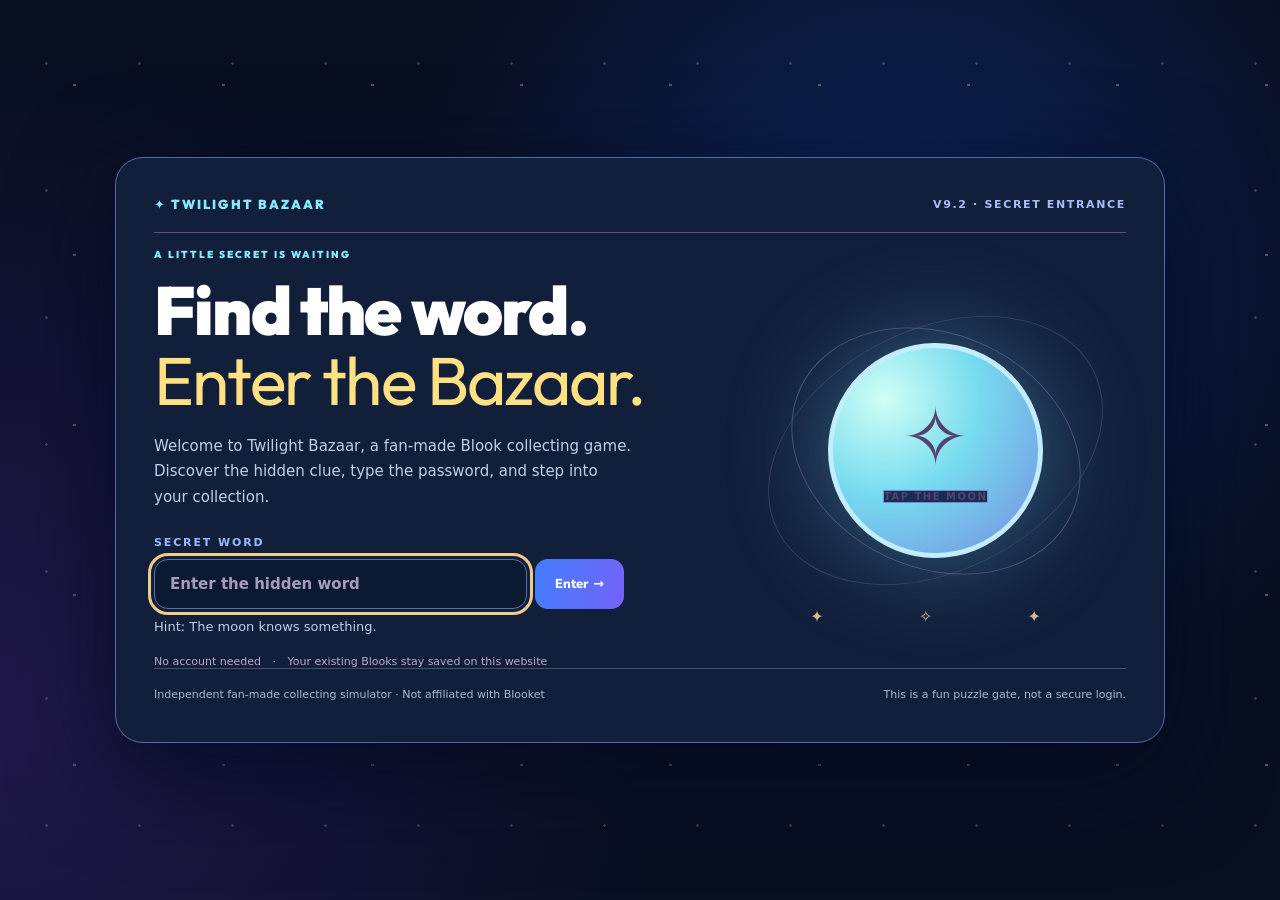
==== commit df558cce: "Add files via upload" ====
--- a/index.html
+++ b/index.html
@@ -5,27 +5,29 @@
   <meta name="viewport" content="width=device-width, initial-scale=1">
   <meta name="theme-color" content="#080f21">
   <meta name="description" content="Twilight Bazaar — an independent, browser-local collectible pack simulator. No account connection.">
-  <title>Twilight Bazaar V9.1.1 — Shiny Surge + Fusion Reborn</title>
-  <link rel="stylesheet" href="style.css?v=91102">
-  <link rel="stylesheet" href="gate.css?v=91102">
-  <link rel="stylesheet" href="v8.css?v=91102">
-  <link rel="stylesheet" href="v8-gate.css?v=91102">
-  <link rel="stylesheet" href="v9.css?v=91102">
-  <link rel="stylesheet" href="v91.css?v=91102">
-  <script defer src="data.js?v=91102"></script>
-  <script defer src="app.js?v=91102"></script>
-  <script defer src="v7.js?v=91102"></script>
-  <script defer src="gate.js?v=91102"></script>
-  <script defer src="v8.js?v=91102"></script>
-  <script defer src="v9.js?v=91102"></script>
-  <script defer src="image-check.js?v=91102"></script>
-  <script defer src="v91.js?v=91102"></script>
+  <title>Twilight Bazaar V9.2 — The Variant Era</title>
+  <link rel="stylesheet" href="style.css?v=92016">
+  <link rel="stylesheet" href="gate.css?v=92016">
+  <link rel="stylesheet" href="v8.css?v=92016">
+  <link rel="stylesheet" href="v8-gate.css?v=92016">
+  <link rel="stylesheet" href="v9.css?v=92016">
+  <link rel="stylesheet" href="v91.css?v=92016">
+  <link rel="stylesheet" href="v92.css?v=92016">
+  <script defer src="data.js?v=92016"></script>
+  <script defer src="app.js?v=92016"></script>
+  <script defer src="v7.js?v=92016"></script>
+  <script defer src="gate.js?v=92016"></script>
+  <script defer src="v8.js?v=92016"></script>
+  <script defer src="v9.js?v=92016"></script>
+  <script defer src="image-check.js?v=92016"></script>
+  <script defer src="v91.js?v=92016"></script>
+  <script defer src="v92.js?v=92016"></script>
 </head>
 <body class="site-locked">
  <section class="entry-screen" id="entry-screen" aria-labelledby="entry-title">
   <div class="entry-stars" aria-hidden="true"></div>
   <main class="entry-card">
-   <div class="entry-topline"><span class="entry-brand">✦ TWILIGHT BAZAAR</span><span class="entry-version">V9.1.1 · SECRET ENTRANCE</span></div>
+   <div class="entry-topline"><span class="entry-brand">✦ TWILIGHT BAZAAR</span><span class="entry-version">V9.2 · SECRET ENTRANCE</span></div>
    <div class="entry-layout">
     <div class="entry-copy">
       <span class="entry-overline">A LITTLE SECRET IS WAITING</span>
@@ -51,16 +53,16 @@
  <div class="ambient ambient-a" aria-hidden="true"></div><div class="ambient ambient-b" aria-hidden="true"></div>
  <div class="app-shell">
   <header class="topbar">
-   <a class="brand" href="#home" aria-label="Twilight Bazaar home"><span class="brand-mark" aria-hidden="true">✦</span><span><strong>Twilight <em>Bazaar</em></strong><small>COLLECTOR ARCADE · <span class="v8-version">V9.1.1 SHINY SURGE</span></small></span></a>
+   <a class="brand" href="#home" aria-label="Twilight Bazaar home"><span class="brand-mark" aria-hidden="true">✦</span><span><strong>Twilight <em>Bazaar</em></strong><small>COLLECTOR ARCADE · <span class="v8-version">V9.2 ALL VARIANTS</span></small></span></a>
    <div class="balances"><div class="wallet"><span class="wallet-icon">✦</span><span><strong id="tokens">0</strong><small>Local tokens</small></span></div><div class="wallet"><span class="wallet-icon shard">◈</span><span><strong id="shards">0</strong><small>Twilight shards</small></span></div></div>
    <button id="entry-lock" class="entry-exit" type="button" title="Return to the entrance">Leave Bazaar ↗</button>
   </header>
   <nav class="tabs" id="nav" aria-label="Main navigation">
-    <button class="active" data-tab="home">Explore</button><button data-tab="packs">Open packs</button><button data-tab="collection">Collection</button><button data-tab="fusion">Fusion Lab</button><button data-tab="shiny">Shiny Forge <span class="nav-new">NEW</span></button><button data-tab="shop">Pack Finder <span class="nav-new">PACKS</span></button><button data-tab="events">Event hall</button><button data-tab="desk">Trade desk <span class="nav-new">TRADE</span></button><button data-tab="progress">Achievements</button><button data-tab="history">Opening history <span class="nav-new">LOG</span></button><button data-tab="market">Night market</button><button data-tab="trade">Trading altar</button><button data-tab="vault">Vault & settings</button><button data-tab="admin">Admin panel</button>
+    <button class="active" data-tab="home">Explore</button><button data-tab="packs">Open packs</button><button data-tab="collection">Collection</button><button data-tab="fusion">Fusion Lab</button><button data-tab="shiny">Shiny Forge</button><button data-tab="variants">Variant Vault <span class="nav-new">NEW</span></button><button data-tab="shop">Pack Finder <span class="nav-new">PACKS</span></button><button data-tab="events">Event hall</button><button data-tab="desk">Trade desk <span class="nav-new">TRADE</span></button><button data-tab="progress">Achievements</button><button data-tab="history">Opening history <span class="nav-new">LOG</span></button><button data-tab="market">Night market</button><button data-tab="trade">Trading altar</button><button data-tab="vault">Vault & settings</button><button data-tab="admin">Admin panel</button>
   </nav>
   <main>
    <section id="home" class="page active">
-    <div class="hero"><div class="hero-copy"><span class="eyebrow">V9.1.1 · ORIGINAL MYSTICALS ONLY</span><h1>Build your dream <em>collection.</em></h1><p>Collect Shiny versions of existing Blooks from any pack, or forge them from duplicates and shards. Fusion has sensible high-tier rewards. See all five odds before fusing. Your saves and original pack chances stay the same.</p><div class="hero-actions"><button class="primary big" data-go="packs">Open a pack <span>→</span></button><button class="ghost big" data-go="shiny">See the Shiny Forge ✧</button></div><div class="hero-foot">Independent fan project <span>·</span> No login <span>·</span> No real Blooket tokens</div><div class="v8-hero-metrics"><div class="v8-hero-stat"><strong id="v8-hero-unique">0 / 391</strong><small>discovered</small></div><div class="v8-hero-stat"><strong id="v8-hero-packs">0</strong><small>packs opened</small></div></div></div><div class="hero-scene"><div class="orb"></div><div class="orbit orbit-1"></div><div class="orbit orbit-2"></div><div class="hero-preview" id="hero-preview" aria-label="An available Blook from the collection"></div><span class="scene-spark spark-1">✦</span><span class="scene-spark spark-2">✧</span></div></div>
+    <div class="hero"><div class="hero-copy"><span class="eyebrow">V9.2 · THE VARIANT ERA</span><h1>Build your dream <em>collection.</em></h1><p>Discover Shiny, Shadow, Glitched, Golden, and Prismatic variants from packs or Forge them. Earn Ascended variants with an endgame challenge. Fusion remains rebalanced. See all five odds before fusing. Your saves and original pack chances stay the same.</p><div class="hero-actions"><button class="primary big" data-go="packs">Open a pack <span>→</span></button><button class="ghost big" data-go="variants">Explore all variants ✧</button></div><div class="hero-foot">Independent fan project <span>·</span> No login <span>·</span> No real Blooket tokens</div><div class="v8-hero-metrics"><div class="v8-hero-stat"><strong id="v8-hero-unique">0 / 391</strong><small>discovered</small></div><div class="v8-hero-stat"><strong id="v8-hero-packs">0</strong><small>packs opened</small></div></div></div><div class="hero-scene"><div class="orb"></div><div class="orbit orbit-1"></div><div class="orbit orbit-2"></div><div class="hero-preview" id="hero-preview" aria-label="An available Blook from the collection"></div><span class="scene-spark spark-1">✦</span><span class="scene-spark spark-2">✧</span></div></div>
     <div class="v8-dashboard" aria-label="Your collector dashboard">
       <div class="v8-dash-card"><span class="v8-dash-icon">◈</span><div><strong id="v8-stat-percent">0%</strong><small>Collection complete</small></div></div>
       <div class="v8-dash-card"><span class="v8-dash-icon">✦</span><div><strong id="v8-stat-seals">0</strong><small>Event seals available</small></div></div>
@@ -68,7 +70,7 @@
     </div>
     <div class="v8-pack-head"><div><span class="eyebrow">OG, STARTER & ARCHIVE PACKS</span><h2>Pack wall</h2></div><div class="v8-pack-toolbar"><label class="sr-only" for="v8-pack-search">Search packs</label><input id="v8-pack-search" type="search" placeholder="Search packs…" autocomplete="off"><label class="sr-only" for="v8-pack-category">Filter packs</label><select id="v8-pack-category"><option value="all">All packs</option><option value="archive">Archive packs</option><option value="free">Starter packs</option><option value="paid">OG packs</option></select></div></div>
     <div class="featured-packs" id="featured-packs"></div>
-    <div class="info-strip"><span class="bullet-star">✧</span><div><b>V9.1.1 Shiny Surge + Fusion Reborn</b><p>Rare, Ultra, historical, and starter Blooks have openable packs. Find Shiny variants inside regular packs or forge a Shiny of a favorite Blook; fusion rewards are rebalanced. Retired custom-pack Blooks and Mysticals are removed from the active game. OG collectibles and saved progress remain.</p></div></div>
+    <div class="info-strip"><span class="bullet-star">✧</span><div><b>V9.2 All Variants + Fusion Reborn</b><p>Rare, Ultra, historical, and starter Blooks have openable packs. Find Shiny variants inside regular packs or forge a Shiny of a favorite Blook; fusion rewards are rebalanced. Retired custom-pack Blooks and Mysticals are removed from the active game. OG collectibles and saved progress remain.</p></div></div>
    </section>
    <section id="packs" class="page">
     <div class="section-head"><div><span class="eyebrow">FIND YOUR LUCK</span><h2>Open packs</h2></div><p>Exactly 50 local tokens per pack. Bulk opening is available.</p></div>
@@ -102,27 +104,49 @@
     <div class="v9-fusion-stats" id="fusion-stats"></div><div id="fusion-history" class="v9-fusion-history"></div>
    </section>
    <section id="shiny" class="page v9-page">
-    <div class="section-head"><div><span class="eyebrow">V9.1 · THE VARIANT ERA</span><h2>Shiny Forge</h2></div><p>Find a rare Shiny in any openable pack, or make one from spare copies. The the original character keeps its shape but gains an alternate color palette.</p></div>
-    <div class="v91-hero"><strong>✦ SHINY SURGE</strong><span>Pack Shiny chance: <b>0.9%</b> per pull, independently rolled after the original Blook. The original pack's Blook rarity and odds do not change.</span></div>
+    <div class="section-head"><div><span class="eyebrow">V9.1 · THE VARIANT ERA</span><h2>Shiny Gallery & Forge</h2></div><p>Preview every Shiny even if you do not own it. Find Shinies in packs or forge them with spare copies; each keeps its original shape but gets alternate colors.</p></div>
+    <div class="v91-hero"><strong>✦ SHINY SURGE</strong><span>Pack Shiny chance: <b>0.9%</b> per pull, independently rolled after the original Blook. The original pack's Blook rarity and odds do not change. More variants are available in the Variant Vault.</span></div>
     <div class="v91-forge-grid">
      <div class="v9-machine-card"><span class="eyebrow">TARGETED FORGING</span><h3>Forge a Shiny of your choice</h3><p>Keep one regular copy safe. Spend two EXTRA regular copies of the same Blook, plus 100 Twilight Shards, for a 25% chance to craft its Shiny. You can add one or two more duplicate copies for better odds. On a failed attempt, your reserved copy stays safe.</p>
-      <label class="v91-label" for="shiny-target">Choose a Blook (requires at least 3 regular copies)</label><select id="shiny-target"></select>
+      <label class="v91-label" for="shiny-search">Search any Shiny design to preview — no copies required</label><input id="shiny-search" type="search" placeholder="Try King, Witch, Astronaut..." autocomplete="off"><label class="v91-label" for="shiny-target">Choose a Blook to preview</label><select id="shiny-target"></select><p class="v91-preview-notice" id="shiny-preview-notice">This is a preview. You do not need to own a Blook to see its Shiny colors.</p>
       <div id="shiny-target-art" class="v91-forge-art"></div>
       <label class="v91-label" for="shiny-extras">Extra duplicate copies to spend</label><select id="shiny-extras"><option value="0">2 spare copies → 25%</option><option value="1">3 spare copies → 40%</option><option value="2">4 spare copies → 55%</option></select>
       <p class="v91-cost" id="shiny-cost">Your base copy is never consumed.</p><button class="primary wide" id="shiny-forge-go">Try Shiny Forge →</button><p id="shiny-forge-status" role="status" aria-live="polite"></p>
      </div>
-     <div class="v9-odds-card"><span class="eyebrow">VARIANT SHELF</span><h3>Your Shiny collection</h3><div class="v91-collection-stats" id="shiny-stats"></div><div id="shiny-collection" class="v91-shelf"></div><p class="fine-print">Every Shiny has a Blook-specific alternate color palette, not a universal golden finish. Shinies are permanent variant copies stored separately from regular duplicates. They cannot be lost through Fusion, trading, or salvaging. Original Mysticals still come only from their difficult challenges.</p></div>
+     <div class="v9-odds-card"><span class="eyebrow">VARIANT SHELF</span><h3>Your Shiny collection</h3><div class="v91-collection-stats" id="shiny-stats"></div><div id="shiny-collection" class="v91-shelf"></div><h4 class="v91-preview-title">Shiny color previews</h4><p class="v91-preview-notice">Samples only — not added to your collection. Select any Blook on the left to compare the original and Shiny.</p><div id="shiny-featured" class="v91-featured"></div><p class="fine-print">Every Shiny has a Blook-specific alternate color palette, not a universal golden finish. Shinies are permanent variant copies stored separately from regular duplicates. They cannot be lost through Fusion, trading, or salvaging. Original Mysticals still come only from their difficult challenges.</p></div>
     </div>
     <div class="v9-fusion-result" id="shiny-forge-result" aria-live="polite">Compare the alternate colors above, then choose which Blook to forge!</div>
+   </section>
+   <section id="variants" class="page v9-page">
+    <div class="section-head"><div><span class="eyebrow">V9.2 · VARIANT ERA</span><h2>Variant Vault & Forge</h2></div><p>Explore alternate appearances of the existing Blooks. No new characters or custom packs.</p></div>
+    <div class="v92-hero"><strong>Six different collectible finishes</strong><p>Shiny, Shadow, Glitched, Golden, Prismatic, and Ascended. Five can appear in packs. Ascended is a prestigious Forge-only reward. Original Blook pack odds remain unchanged.</p></div>
+    <div class="v92-rate-table" id="variant-odds"></div>
+    <div class="v92-columns">
+     <section class="v9-machine-card"><span class="eyebrow">PREVIEW ANY VARIANT</span><h3>Original vs. variant</h3>
+      <label class="v91-label" for="variant-search">Find a Blook</label><input type="search" id="variant-search" placeholder="Search King, Ghost, Dragon..." autocomplete="off">
+      <label class="v91-label" for="variant-target">Choose the Blook</label><select id="variant-target"></select>
+      <label class="v91-label" for="variant-type">Variant type</label><select id="variant-type"><option value="shiny">Shiny</option><option value="shadow">Shadow</option><option value="glitched">Glitched</option><option value="golden">Golden</option><option value="prismatic">Prismatic</option><option value="ascended">Ascended</option></select>
+      <div id="variant-preview" class="v92-preview"></div><p id="variant-description" class="v91-preview-notice"></p>
+     </section>
+     <section class="v9-machine-card"><span class="eyebrow">TARGETED UPGRADES</span><h3>Variant Forge</h3><p>Make a specific variant using extra regular copies and shards. Your reserved Blook and all your variant copies stay safe.</p>
+      <label class="v91-label" for="variant-materials">Forge investment</label><select id="variant-materials"><option value="0">Standard materials</option><option value="1">Additional duplicates · better odds</option><option value="2">Maximum duplicates · best odds</option></select>
+      <div id="variant-forge-cost" class="v91-cost"></div>
+      <button class="primary wide" id="variant-forge-go">Forge selected variant →</button>
+      <p class="v91-preview-notice">A failed attempt only consumes the stated materials. Ascended uses a guaranteed but difficult unlock, including Event Seals. For Mysticals, ownership is required but the Mystical is never consumed.</p>
+      <div id="variant-forge-status" aria-live="polite"></div>
+     </section>
+    </div>
+    <div class="v9-odds-card v92-shelf-wrap"><div class="section-head"><div><span class="eyebrow">OWNED VARIANTS</span><h3>My Variant Collection</h3></div></div><p id="variant-stats" class="v91-collection-stats"></p><label class="v92-filter"><input id="variant-owned-only" type="checkbox" checked> Show owned only</label><div id="variant-shelf" class="v92-shelf"></div></div>
+    <div id="variant-forge-result" class="v9-fusion-result" aria-live="polite">Choose a Blook and a variant to see the exact Forge cost.</div>
    </section>
    <section id="collection" class="page">
     <div class="section-head"><div><span class="eyebrow">YOUR INVENTORY</span><h2>My collection</h2></div><p>See every Blook, check how to obtain it, and track your collection. Every Blook has a pack or challenge route; check its obtainment details.</p></div>
     <div class="collection-summary"><div class="stat-card"><span>Unique discovered</span><b id="stat-unique">0</b></div><div class="stat-card"><span>Total collected</span><b id="stat-total">0</b></div><div class="stat-card"><span>Top rarity found</span><b id="stat-top">—</b></div><div class="stat-card"><span>Local resale value*</span><b id="stat-worth">0</b></div></div>
-    <div class="collection-controls"><div class="filter" id="filters"><button class="active" data-filter="All">All</button><button data-filter="Common">Common</button><button data-filter="Uncommon">Uncommon</button><button data-filter="Rare">Rare</button><button data-filter="Epic">Epic</button><button data-filter="Legendary">Legendary</button><button data-filter="Chroma">Chroma</button><button data-filter="Unique">Unique</button><button data-filter="Game Mode">Game Mode</button><button data-filter="Unclassified">Unclassified</button><button data-filter="Mystical">Mystical</button></div><label class="source-label"><span class="sr-only">Filter Blook source</span><select id="source-filter" aria-label="Filter source"><option value="All">All sources</option><option value="Pack">Pack contents</option><option value="Starter">Starter & colors</option><option value="Seasonal">Seasonal</option><option value="Event">Event rewards</option><option value="Retired">Retired</option><option value="Unique">Unique</option><option value="Pack archive">Pack archive</option><option value="Mystical">Mystical</option><option value="Unreleased">Unreleased</option><option value="Game Mode">Game-mode appearances</option></select></label><label class="source-label"><span class="sr-only">Sort collection</span><select id="collection-sort" aria-label="Sort collection"><option value="name">Name A–Z</option><option value="rarity">Rarity first</option><option value="owned">Most owned</option><option value="duplicates">Most duplicates</option></select></label><label class="search-label"><span class="sr-only">Search collection</span><input id="collection-search" placeholder="Search Blooks..." type="search"></label></div><div class="collection-switches"><label><input type="checkbox" id="only-owned"> Only my Blooks</label><label><input type="checkbox" id="only-faves"> Favorites only</label><small>*Local simulator resale prices only; not actual Blooket values.</small></div><p class="catalog-help">Click <strong>How to obtain</strong> on any Blook. Starter, historical, rare, ultra, and game-mode finds now have named pack routes; the five original Mysticals use trials. Each detail panel explains the simulator method and original context.</p><div id="collection-grid" class="cards collection-grid"></div>
+    <div class="collection-controls"><div class="filter" id="filters"><button class="active" data-filter="All">All</button><button data-filter="Common">Common</button><button data-filter="Uncommon">Uncommon</button><button data-filter="Rare">Rare</button><button data-filter="Epic">Epic</button><button data-filter="Legendary">Legendary</button><button data-filter="Chroma">Chroma</button><button data-filter="Unique">Unique</button><button data-filter="Game Mode">Game Mode</button><button data-filter="Unclassified">Unclassified</button><button data-filter="Mystical">Mystical</button></div><label class="source-label"><span class="sr-only">Filter Blook source</span><select id="source-filter" aria-label="Filter source"><option value="All">All sources</option><option value="Pack">Pack contents</option><option value="Starter">Starter & colors</option><option value="Seasonal">Seasonal</option><option value="Event">Event rewards</option><option value="Retired">Retired</option><option value="Unique">Unique</option><option value="Pack archive">Pack archive</option><option value="Mystical">Mystical</option><option value="Unreleased">Unreleased</option><option value="Game Mode">Game-mode appearances</option></select></label><label class="source-label"><span class="sr-only">Sort collection</span><select id="collection-sort" aria-label="Sort collection"><option value="name">Name A–Z</option><option value="rarity">Rarity first</option><option value="owned">Most owned</option><option value="duplicates">Most duplicates</option></select></label><label class="search-label"><span class="sr-only">Search collection</span><input id="collection-search" placeholder="Search Blooks..." type="search"></label></div><div class="collection-switches"><label><input type="checkbox" id="only-owned"> Only my Blooks</label><label><input type="checkbox" id="only-faves"> Favorites only</label><label><input type="checkbox" id="only-shinies"> ✦ My Shinies only</label><label><input type="checkbox" id="only-variants"> ✧ Any variants owned</label><small>*Local simulator resale prices only; not actual Blooket values.</small></div><p class="catalog-help">Click <strong>How to obtain</strong> on any Blook. Starter, historical, rare, ultra, and game-mode finds now have named pack routes; the five original Mysticals use trials. Each detail panel explains the simulator method and original context.</p><div id="collection-grid" class="cards collection-grid"></div>
    </section>
 
    <section id="shop" class="page">
-    <div class="shop-hero"><div><span class="eyebrow">V9.1.1 · FINDS BELONG IN PACKS</span><h2>Archive Pack Finder</h2><p>All historical finds now belong to openable 50-token packs. Browse them here and jump straight to the right pack. These archive packs and odds exist only in Twilight Bazaar.</p></div><div class="shop-wallet"><small>YOUR TOKENS</small><strong id="shop-wallet">0</strong><small>All packs use virtual tokens</small></div></div>
+    <div class="shop-hero"><div><span class="eyebrow">V9.2 · FINDS BELONG IN PACKS</span><h2>Archive Pack Finder</h2><p>All historical finds now belong to openable 50-token packs. Browse them here and jump straight to the right pack. These archive packs and odds exist only in Twilight Bazaar.</p></div><div class="shop-wallet"><small>YOUR TOKENS</small><strong id="shop-wallet">0</strong><small>All packs use virtual tokens</small></div></div>
     <div class="shop-tools"><label><span class="sr-only">Search Special Shop</span><input id="shop-search" type="search" placeholder="Find a special Blook..."></label><label><span class="sr-only">Special Shop category</span><select id="shop-filter"><option value="All">All archive Blooks</option><option value="Seasonal">Seasonal</option><option value="Event">Event rewards</option><option value="Retired">Retired</option><option value="Unique">Unique</option><option value="Pack archive">Pack archive</option><option value="Unreleased">Historical / unreleased</option><option value="Game Mode">Game-mode-only forms</option><option value="Starter">Starter</option></select></label><label><input type="checkbox" id="shop-missing"> Missing only</label></div>
     <p class="shop-clarification">Historical, contest, and game-mode Blooks in these packs are <strong>simulator collectibles</strong>, not official Market releases. The five original Mysticals still require <strong>Event Hall trials</strong>.</p>
     <div id="shop-stats" class="shop-statline"></div><div class="shop-grid" id="shop-grid"></div>
--- a/v91.css
+++ b/v91.css
@@ -44,3 +44,16 @@
 .catalog-art-button .v91-shiny-art>.art{height:82%;width:85%;max-height:82%}
 .v91-shelf-card .v91-shiny-art>.art{height:80%;width:85%}
 @media(max-width:420px){.v91-compare{gap:6px}.v91-compare-panel{padding:7px 0}.v91-compare-panel>.art,.v91-compare-panel>.v91-shiny-art{width:104px;height:104px}}
+
+/* V9.1.2: Shiny previews must be visible before collecting a Shiny. */
+#shiny-search{display:block;width:100%;border:1px solid #8da4cf;border-radius:12px;background:#142541;color:#fff;padding:12px;font-size:14px}
+#shiny-search::placeholder{color:#becbe2}
+.v91-preview-notice{font-size:12px;line-height:1.6;color:#bfcfe6;margin:8px 0 14px}
+.v91-preview-title{font-size:16px;color:#fff3c0;margin:22px 0 2px}
+.v91-featured{display:grid;grid-template-columns:repeat(3,minmax(0,1fr));gap:9px}
+.v91-sample{cursor:pointer;min-width:0;background:#213553;border:1px solid #7089ae;border-radius:13px;padding:8px 5px;color:#f0f7ff;display:flex;flex-direction:column;align-items:center;gap:5px}
+.v91-sample:hover,.v91-sample:focus-visible{background:#314768;outline:2px solid #efc86e;outline-offset:1px}
+.v91-sample .v91-shiny-art{width:100%;height:99px;max-width:98px}
+.v91-sample strong{font-size:12px}
+.v91-sample small{font-size:10px;color:#e2cba5;line-height:1.2}
+@media(max-width:480px){.v91-featured{grid-template-columns:repeat(2,minmax(0,1fr))}}
--- a/v92.css
+++ b/v92.css
@@ -0,0 +1,52 @@
+/* V9.2: differentiated variants on existing Blook artwork, not generated character art. */
+.v92-hero{background:linear-gradient(118deg,#282147,#113e4e,#503559);border:1px solid #977bce;padding:18px;border-radius:18px;color:#f6f3ff;margin-bottom:15px}
+.v92-hero strong{font-size:21px}.v92-hero p{margin:7px 0 0;line-height:1.5;color:#e4dffc;font-size:14px}
+.v92-rate-table{display:grid;grid-template-columns:repeat(3,minmax(0,1fr));gap:10px;margin:15px 0 20px}
+.v92-odds-head{grid-column:1/-1;display:flex;justify-content:space-between;gap:7px;align-items:center;color:#fff}
+.v92-odds-head small{color:#bccae6}
+.v92-odds-entry{display:flex;align-items:center;gap:7px;justify-content:space-between;flex-wrap:wrap;background:#202e4b;border-radius:12px;border:1px solid #526486;padding:11px;font-size:13px}
+.v92-odds-entry strong{color:#fde0a4}.v92-odds-entry small{color:#afbed5;font-size:11px}
+.v92-columns{display:grid;grid-template-columns:1fr 1fr;gap:18px}.v92-columns select,.v92-columns input[type=search]{background:#192844;color:#fff;width:100%;padding:11px;border-radius:10px;border:1px solid #7992b6}
+.v92-preview{display:grid;grid-template-columns:repeat(2,minmax(0,1fr));gap:11px;min-height:196px;margin:16px 0}
+.v92-preview>div{border:1px solid #536787;background:#15253b;padding:13px 5px;display:flex;align-items:center;flex-direction:column;gap:8px;border-radius:15px;min-width:0}
+.v92-preview small{color:#e5edff;text-transform:uppercase;font-weight:850;font-size:11px}
+.v92-preview .art,.v92-preview .v92-art,.v92-preview .v91-shiny-art{height:148px;width:148px;max-width:96%}
+.v92-preview>.art{display:grid;place-items:center}
+.v92-preview .art img{max-width:100%;max-height:100%;object-fit:contain}
+.v92-shelf-wrap{margin-top:20px}.v92-filter{display:inline-flex;gap:8px;align-items:center;color:#dce8fd;margin:6px 0 13px}
+.v92-shelf{display:grid;grid-template-columns:repeat(auto-fill,minmax(126px,1fr));gap:10px;max-height:560px;overflow:auto}
+.v92-shelf-card{background:#1c2b49;color:#f9fbff;border:1px solid #60718d;border-radius:14px;padding:10px 5px;display:flex;flex-direction:column;gap:5px;align-items:center;text-align:center;cursor:pointer}
+.v92-shelf-card:hover{border-color:#eed08b}.v92-shelf-card strong{font-size:12px;overflow-wrap:anywhere}.v92-shelf-card small{font-size:11px;color:#c6d4ed}
+.v92-shelf-card>.v92-art,.v92-shelf-card>.v91-shiny-art{height:110px;width:110px;max-width:96%}
+.v92-forge-result{height:155px;width:155px;margin:12px auto}
+.v92-art{height:100%;width:100%;overflow:hidden;isolation:isolate;position:relative;display:grid;place-items:center;border:3px solid var(--v92-accent,#dedaf2);border-radius:17px;background:#263150;box-shadow:inset 0 0 16px #070a1f66}
+.v92-art>.art{width:83%;height:83%;max-height:85%;max-width:85%;position:relative;z-index:1;display:grid;place-items:center}
+.v92-art>.art>img{width:100%;height:100%;max-height:100%;object-fit:contain}
+.v92-name{position:absolute;z-index:4;bottom:1px;right:1px;max-width:95%;font-size:9px;line-height:1.15;font-weight:850;text-transform:uppercase;letter-spacing:.3px;color:#fff;background:#111a33df;border-radius:6px;border:1px solid var(--v92-accent);padding:3px 5px}
+.v92-color-glow{position:absolute;inset:0;z-index:2;pointer-events:none;opacity:.28}
+.v92-shadow{background:radial-gradient(circle at 46% 43%,#53458c,#16152b 80%);border-color:#9586f9}
+.v92-shadow .art img{filter:grayscale(.2) hue-rotate(calc(var(--v92-hue) - 100deg)) brightness(.61) saturate(1.45) contrast(1.18) drop-shadow(0 0 7px #a48fff)}
+.v92-shadow .v92-color-glow{background:radial-gradient(circle,#ad8bfd44,transparent 70%)}
+.v92-glitched{border-color:#25e3eb;background:#111c32;box-shadow:inset 3px 0 #ff36ae,inset -3px 0 #19f3f5}
+.v92-glitched .art img{filter:hue-rotate(var(--v92-hue)) saturate(1.6) contrast(1.12);filter:hue-rotate(var(--v92-hue)) saturate(1.6) contrast(1.12) drop-shadow(-3px 0 #31e8f5) drop-shadow(3px 0 #fc339d)}
+.v92-glitched .v92-color-glow{opacity:.55;background:repeating-linear-gradient(0deg,transparent 0 17px,#f631803e 18px 20px,transparent 21px 35px,#20f2ee42 36px 38px);animation:v92-static 3s steps(2) infinite}
+.v92-golden{border-color:#fff0a2;background:linear-gradient(130deg,#654015,#c58524,#614222)}
+.v92-golden .art img{filter:sepia(1) saturate(3.8) hue-rotate(-9deg) brightness(1.15) contrast(1.21) drop-shadow(0 0 3px #ffe7a4)}
+.v92-golden .v92-color-glow{background:linear-gradient(110deg,transparent 32%,#fff0a64f 51%,transparent 70%);animation:v92-sweep 6s ease-in-out infinite}
+.v92-prismatic{border-color:#eae9ff;background:conic-gradient(from 23deg,#3d2779,#25749d,#548a53,#f9bb75,#a45d93,#3d2779)}
+.v92-prismatic .art img{filter:hue-rotate(var(--v92-hue)) saturate(1.8) brightness(1.07) drop-shadow(0 0 5px #f6cfff)}
+.v92-prismatic .v92-color-glow{opacity:.45;background:linear-gradient(105deg,#2bd7e32b,#f2e05f45,#e142d83b,#3ee0ae35);background-size:250% 100%;animation:v92-spectrum 7s linear infinite}
+.v92-ascended{border:3px solid #e9f1ff;background:radial-gradient(circle at 50% 35%,#7286a2,#312e6b,#101a37);box-shadow:0 0 12px #8cc5ff99,inset 0 0 12px #ede8ff40}
+.v92-ascended .art img{filter:hue-rotate(var(--v92-hue)) saturate(1.45) brightness(1.08) contrast(1.12) drop-shadow(0 0 8px #fff0b6)}
+.v92-ascended .v92-color-glow{opacity:.46;background:radial-gradient(circle at 48% 42%,#e5e1ff9a,transparent 65%),conic-gradient(from 20deg,transparent,#c8fff880,transparent,#ffbfcc6b,transparent);animation:v92-slowspin 13s linear infinite}
+.v92-art .image-error{font-size:10px}
+.catalog-art-button .v92-art{width:148px;height:148px;margin:0 auto}
+.v6-pull>.v92-art,.v6-pull>.v91-shiny-art{width:115px;height:115px;margin:auto}
+.v92-shelf-card .v91-shiny-art{max-width:100%}
+@keyframes v92-static{0%,100%{transform:translateY(0)}25%{transform:translateY(6px)}50%{transform:translateY(-3px)}75%{transform:translateY(2px)}}
+@keyframes v92-sweep{0%,25%{transform:translateX(-130%)}65%,100%{transform:translateX(135%)}}
+@keyframes v92-spectrum{to{background-position:250% 0}}
+@keyframes v92-slowspin{to{transform:rotate(360deg)}}
+@media(max-width:850px){.v92-columns{grid-template-columns:1fr}.v92-rate-table{grid-template-columns:repeat(2,minmax(0,1fr))}}
+@media(max-width:490px){.v92-preview .art,.v92-preview .v92-art,.v92-preview .v91-shiny-art{height:125px;width:125px}.v92-rate-table{grid-template-columns:1fr}}
+@media(prefers-reduced-motion:reduce){.v92-art *{animation:none!important}}
